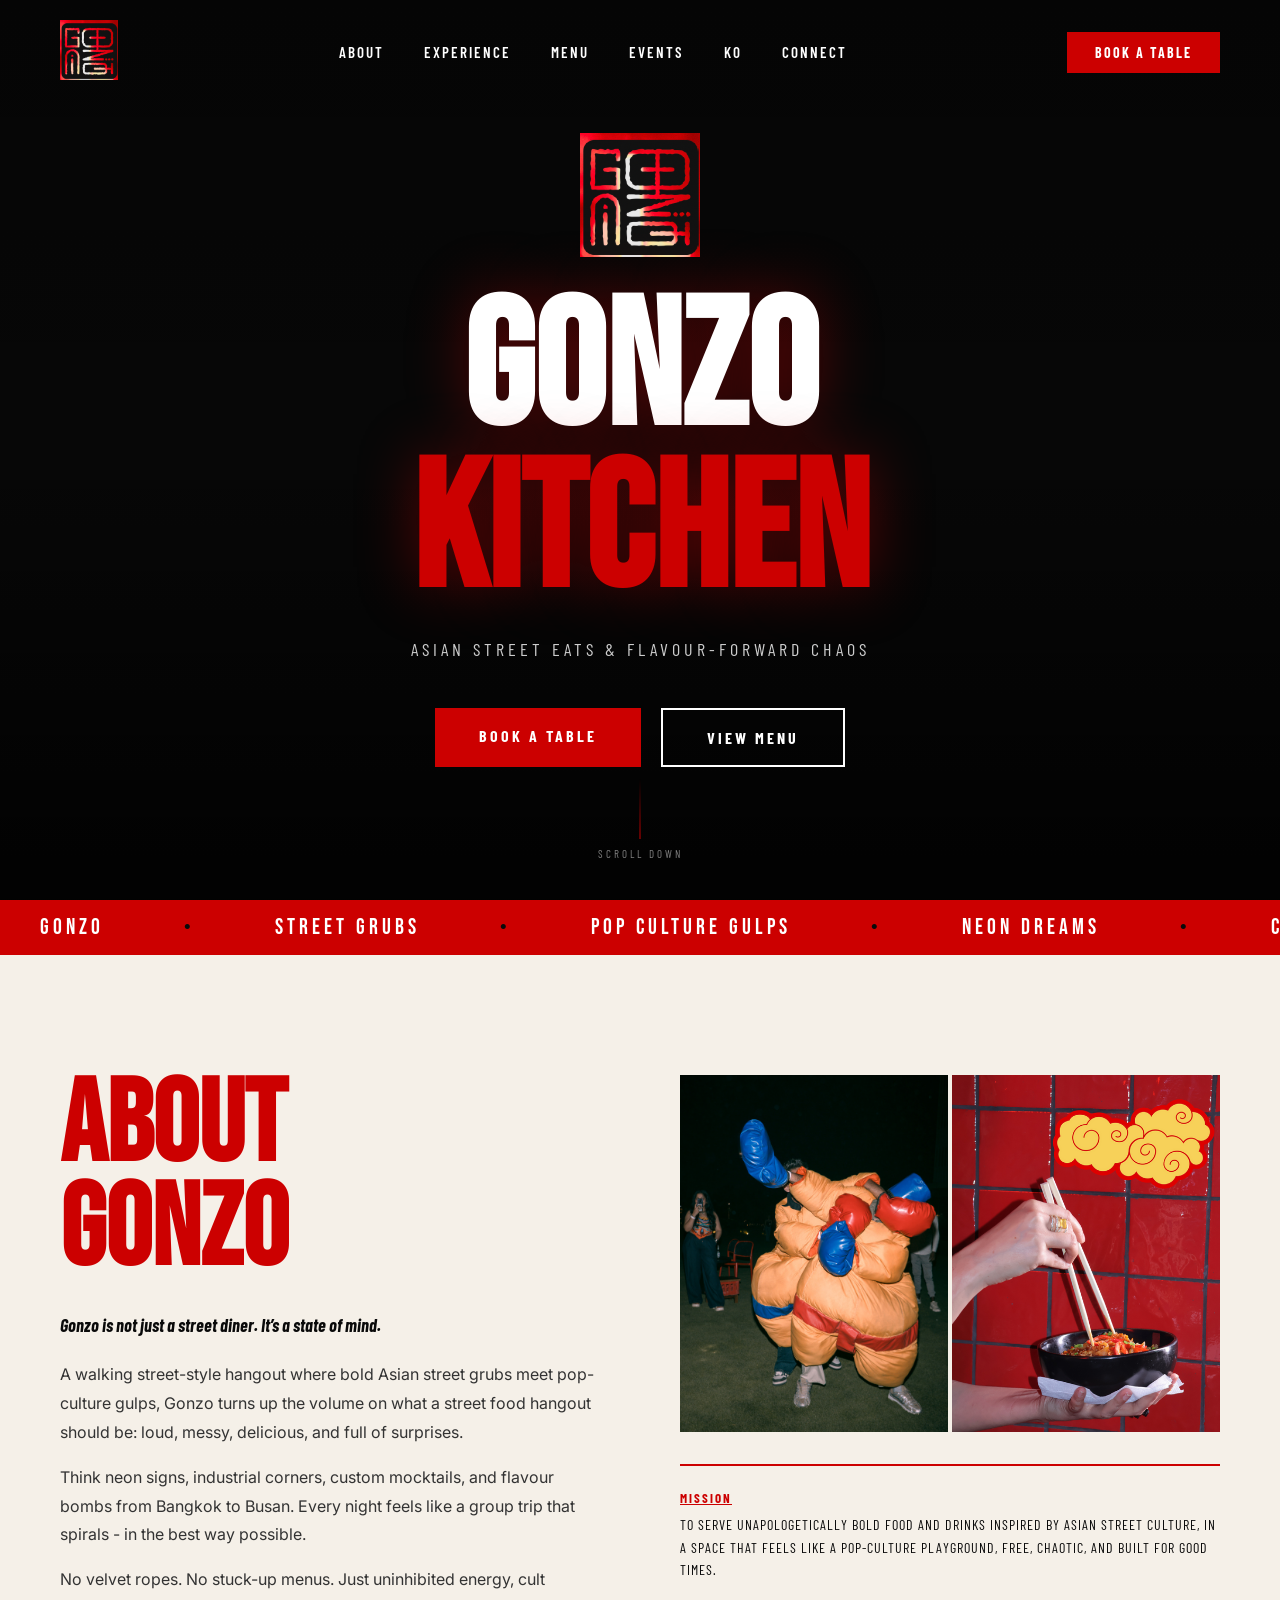
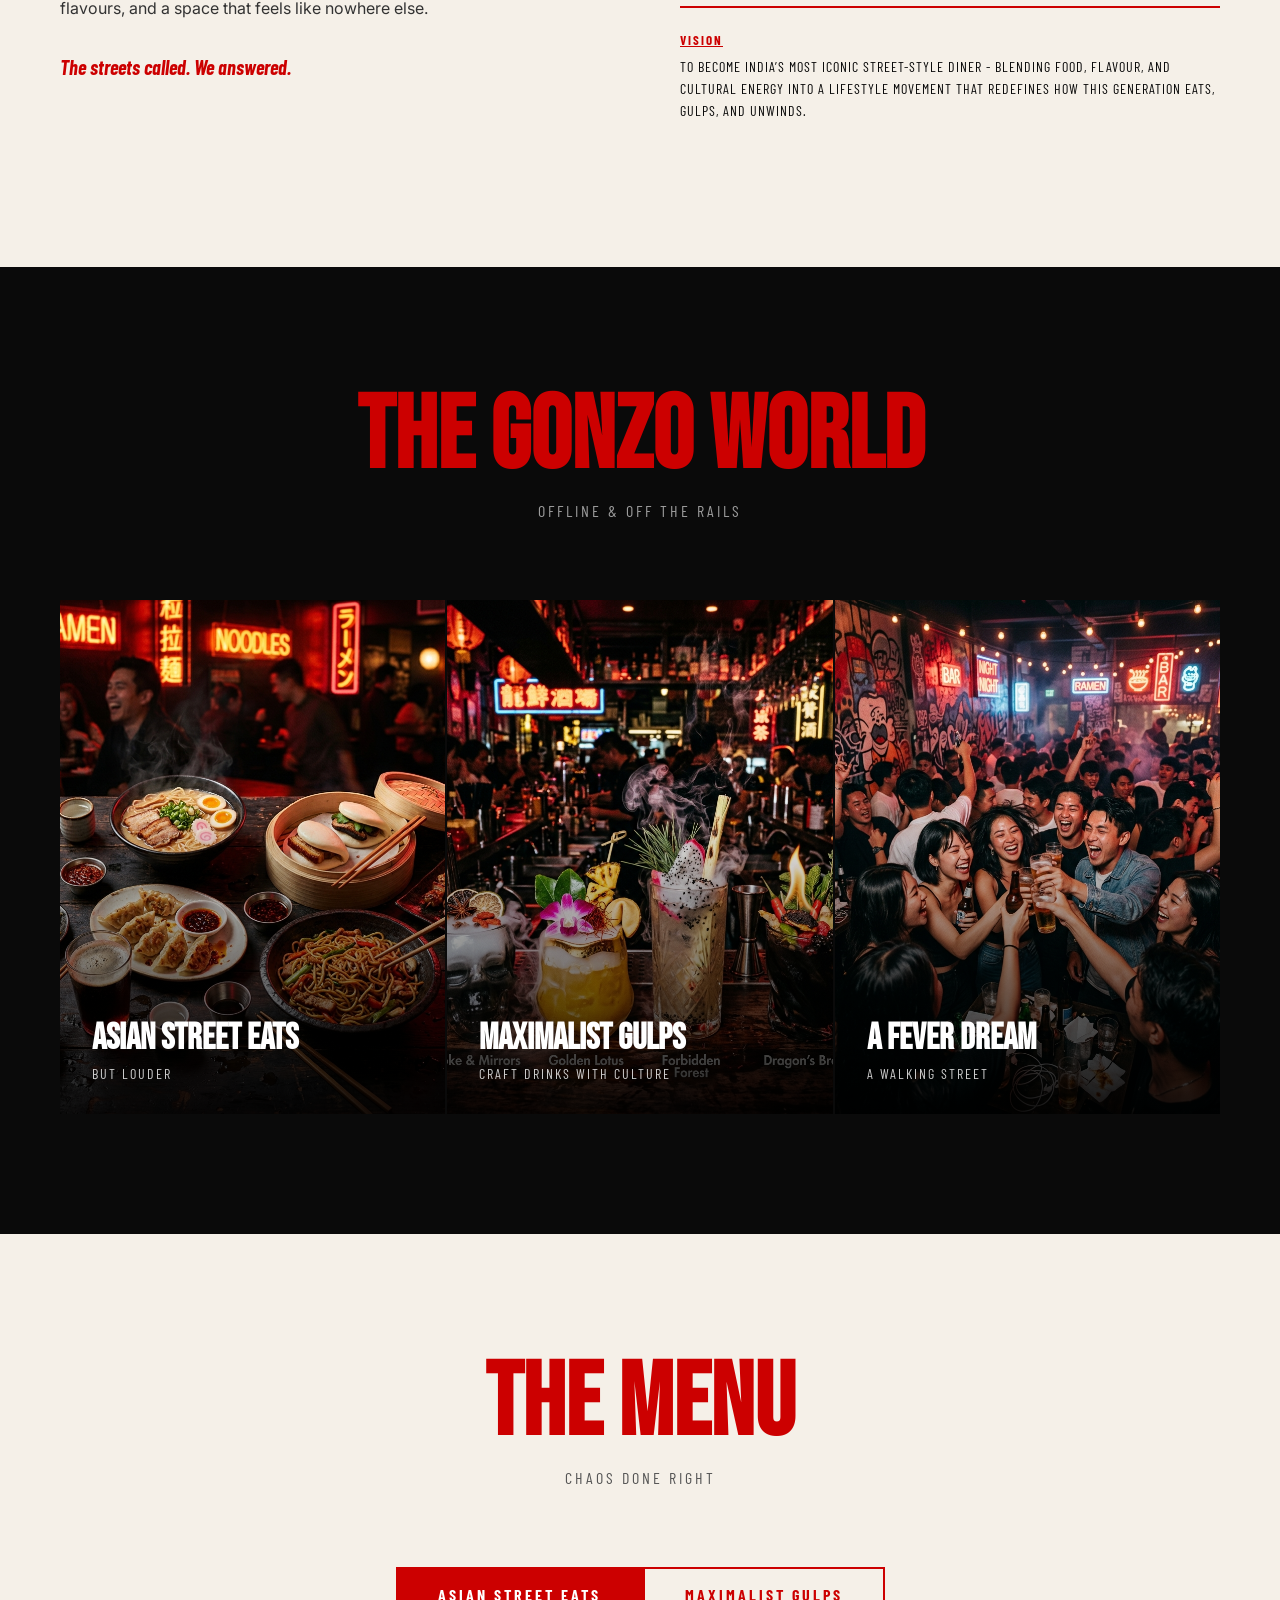
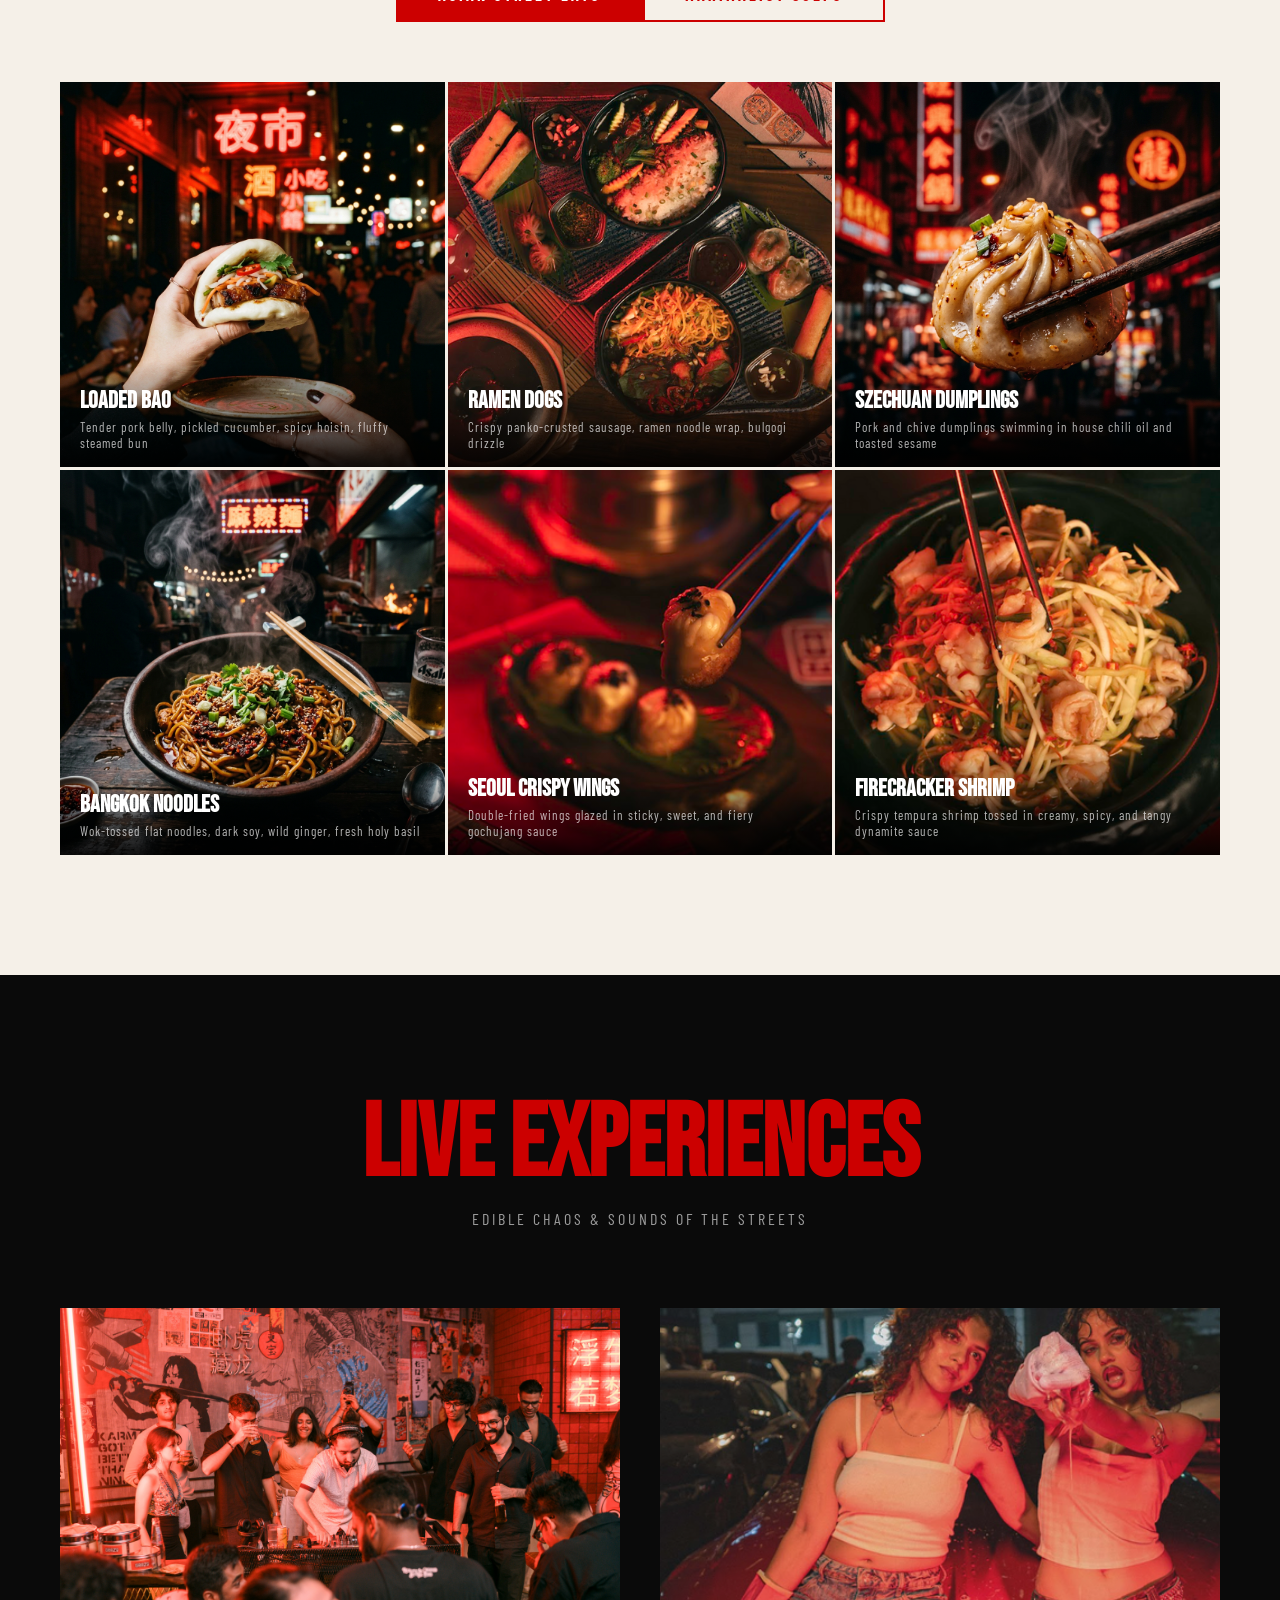
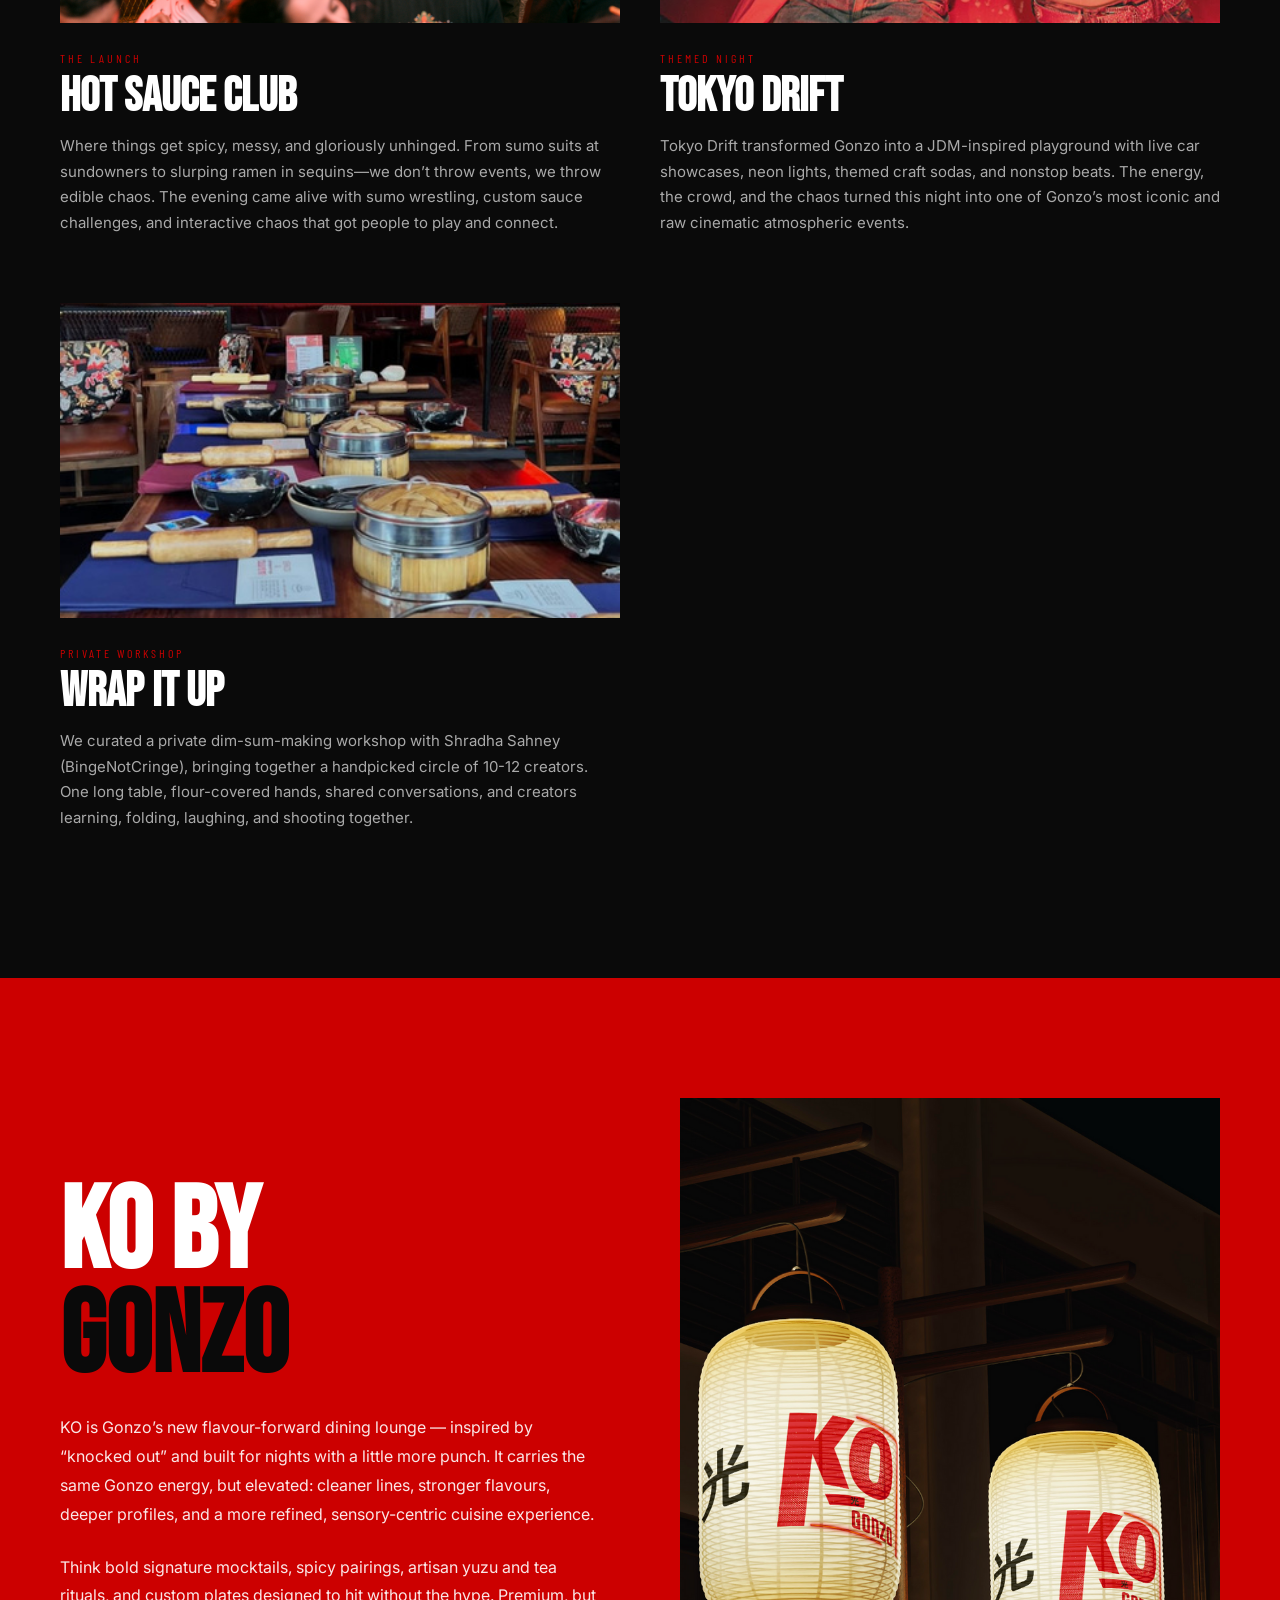
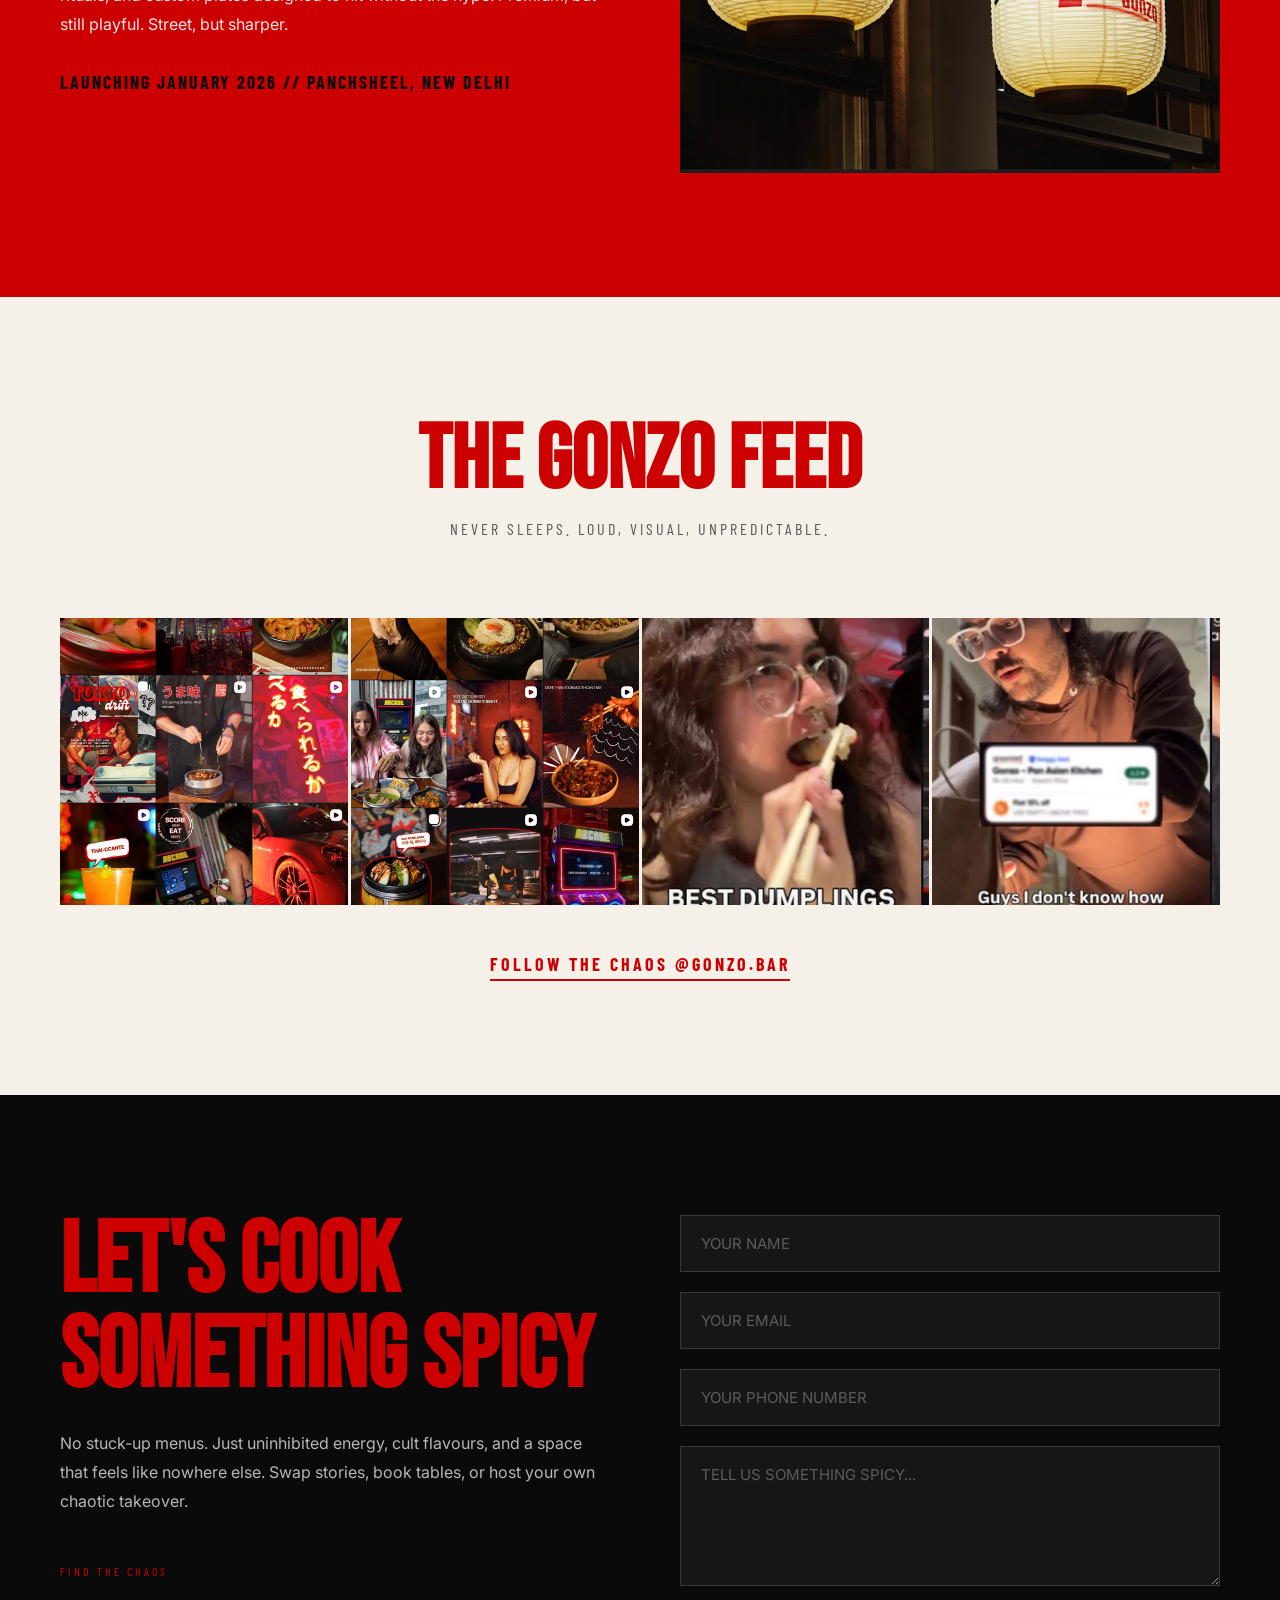
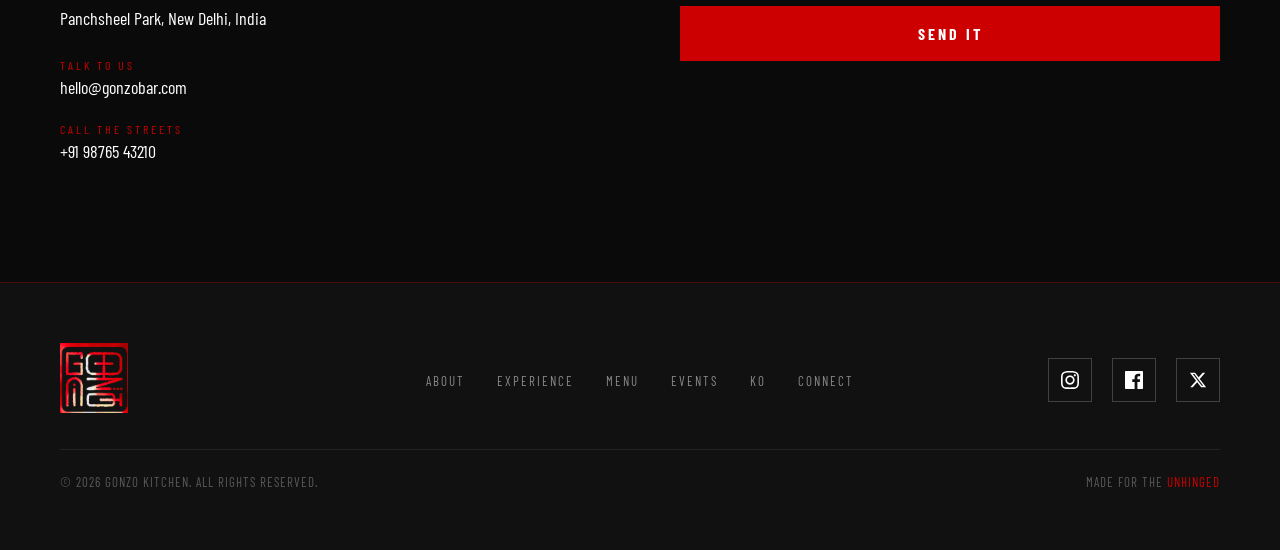
==== index.html @ 41e04f71 "Initial commit - Gonzo Kitchen website" ====
<!DOCTYPE html>
<html lang="en">
<head>
  <meta charset="UTF-8">
  <meta name="viewport" content="width=device-width, initial-scale=1.0">
  <title>Gonzo Kitchen | Asian Street Eats &amp; Flavour-Forward Chaos</title>
  <meta name="description" content="Gonzo is not just a street diner—it’s a state of mind. Serving unapologetically bold Asian street food and signature themed craft mocktails in New Delhi. Get ready for edible chaos.">
  
  <!-- Favicon -->
  <link rel="icon" type="image/png" href="images/logo.png">
  
  <!-- Stylesheets -->
  <link rel="stylesheet" href="css/style.css">
</head>
<body>

  <!-- ── NAV ── -->
  <nav id="main-nav">
    <div class="nav-logo">
      <a href="#hero">
        <img src="images/logo.png" alt="Gonzo Kitchen Logo">
      </a>
    </div>
    <ul class="nav-links">
      <li><a href="#about">About</a></li>
      <li><a href="#experience">Experience</a></li>
      <li><a href="#menu">Menu</a></li>
      <li><a href="#events">Events</a></li>
      <li><a href="#ko">KO</a></li>
      <li><a href="#contact">Connect</a></li>
    </ul>
    <div class="nav-reserve">
      <a href="#contact">Book a Table</a>
    </div>
    <div class="hamburger" id="hamburger" aria-label="Toggle navigation menu">
      <span></span>
      <span></span>
      <span></span>
    </div>
  </nav>

  <!-- ── MOBILE MENU ── -->
  <div class="mobile-menu" id="mobile-menu">
    <a href="#about">About</a>
    <a href="#experience">Experience</a>
    <a href="#menu">Menu</a>
    <a href="#events">Events</a>
    <a href="#ko">KO</a>
    <a href="#contact">Connect</a>
  </div>

  <!-- ── HERO ── -->
  <section id="hero">
    <div class="hero-bg"></div>
    <div class="hero-content">
      <img class="hero-logo" src="images/logo.png" alt="Gonzo Icon">
      <h1 class="hero-tagline">GONZO<br><span>KITCHEN</span></h1>
      <div class="hero-sub">Asian Street Eats &amp; Flavour-Forward Chaos</div>
      <div class="hero-ctas">
        <a href="#contact" class="btn-primary">Book a Table</a>
        <a href="#menu" class="btn-outline">View Menu</a>
      </div>
    </div>
    <div class="hero-scroll">
      <span></span>
      <p>Scroll Down</p>
    </div>
  </section>

  <!-- ── MARQUEE ── -->
  <div class="marquee-bar">
    <div class="marquee-track">
      <span>GONZO</span><span class="dot">•</span>
      <span>STREET GRUBS</span><span class="dot">•</span>
      <span>POP CULTURE GULPS</span><span class="dot">•</span>
      <span>NEON DREAMS</span><span class="dot">•</span>
      <span>CULT FLAVOURS</span><span class="dot">•</span>
      <span>UNINHIBITED ENERGY</span><span class="dot">•</span>
      <span>NO STUCK-UP MENUS</span><span class="dot">•</span>
      <span>ASIAN STREET CHAOS</span><span class="dot">•</span>
      <span>GONZO</span><span class="dot">•</span>
      <span>STREET GRUBS</span><span class="dot">•</span>
      <span>POP CULTURE GULPS</span><span class="dot">•</span>
      <span>NEON DREAMS</span><span class="dot">•</span>
      <span>CULT FLAVOURS</span><span class="dot">•</span>
      <span>UNINHIBITED ENERGY</span><span class="dot">•</span>
      <span>NO STUCK-UP MENUS</span><span class="dot">•</span>
      <span>ASIAN STREET CHAOS</span><span class="dot">•</span>
    </div>
  </div>

  <!-- ── ABOUT ── -->
  <section id="about" class="reveal">
    <div class="about-inner">
      <div class="about-left">
        <h2>ABOUT<br><span>GONZO</span></h2>
        <p class="about-tagline">Gonzo is not just a street diner. It’s a state of mind.</p>
        <p class="about-body">A walking street-style hangout where bold Asian street grubs meet pop-culture gulps, Gonzo turns up the volume on what a street food hangout should be: loud, messy, delicious, and full of surprises.</p>
        <p class="about-body">Think neon signs, industrial corners, custom mocktails, and flavour bombs from Bangkok to Busan. Every night feels like a group trip that spirals - in the best way possible.</p>
        <p class="about-body">No velvet ropes. No stuck-up menus. Just uninhibited energy, cult flavours, and a space that feels like nowhere else.</p>
        <p class="about-cta">The streets called. We answered.</p>
      </div>
      <div class="about-right">
        <div class="about-imgs">
          <img src="images/pdf_p2_img1.png" alt="Gonzo Back-Alley Street Culture">
          <img src="images/pdf_p2_img2.png" alt="Gonzo Grime & Glow">
        </div>
        <div class="about-mvbox">
          <h4>MISSION</h4>
          <p>TO SERVE UNAPOLOGETICALLY BOLD FOOD AND DRINKS INSPIRED BY ASIAN STREET CULTURE, IN A SPACE THAT FEELS LIKE A POP-CULTURE PLAYGROUND, FREE, CHAOTIC, AND BUILT FOR GOOD TIMES.</p>
        </div>
        <div class="about-mvbox">
          <h4>VISION</h4>
          <p>TO BECOME INDIA’S MOST ICONIC STREET-STYLE DINER - BLENDING FOOD, FLAVOUR, AND CULTURAL ENERGY INTO A LIFESTYLE MOVEMENT THAT REDEFINES HOW THIS GENERATION EATS, GULPS, AND UNWINDS.</p>
        </div>
      </div>
    </div>
  </section>

  <!-- ── EXPERIENCE ── -->
  <section id="experience" class="reveal">
    <div class="section-header">
      <h2>THE GONZO WORLD</h2>
      <p>OFFLINE &amp; OFF THE RAILS</p>
    </div>
    <div class="exp-grid">
      <div class="exp-card">
        <img src="images/food_spread.png" alt="Asian Street Eats">
        <div class="exp-card-overlay">
          <h3>ASIAN STREET EATS</h3>
          <p>BUT LOUDER</p>
        </div>
      </div>
      <div class="exp-card">
        <img src="images/cocktails.png" alt="Maximalist Gulps">
        <div class="exp-card-overlay">
          <h3>MAXIMALIST GULPS</h3>
          <p>CRAFT DRINKS WITH CULTURE</p>
        </div>
      </div>
      <div class="exp-card">
        <img src="images/crowd.png" alt="A Fever Dream">
        <div class="exp-card-overlay">
          <h3>A FEVER DREAM</h3>
          <p>A WALKING STREET</p>
        </div>
      </div>
    </div>
  </section>

  <!-- ── FOOD & DRINKS ── -->
  <section id="menu" class="reveal">
    <div class="section-header">
      <h2>THE MENU</h2>
      <p>CHAOS DONE RIGHT</p>
    </div>
    <div class="menu-tabs">
      <button class="menu-tab active" data-target="menu-food">ASIAN STREET EATS</button>
      <button class="menu-tab" data-target="menu-drinks">MAXIMALIST GULPS</button>
    </div>
    
    <!-- Food Grid -->
    <div class="menu-grid active" id="menu-food">
      <div class="menu-item">
        <img src="images/bao.png" alt="Loaded Bao">
        <div class="menu-item-label">
          <h4>LOADED BAO</h4>
          <p>Tender pork belly, pickled cucumber, spicy hoisin, fluffy steamed bun</p>
        </div>
      </div>
      <div class="menu-item">
        <img src="images/pdf_p5_img1.png" alt="Ramen Dogs">
        <div class="menu-item-label">
          <h4>RAMEN DOGS</h4>
          <p>Crispy panko-crusted sausage, ramen noodle wrap, bulgogi drizzle</p>
        </div>
      </div>
      <div class="menu-item">
        <img src="images/dumpling.png" alt="Wild Szechuan Dumplings">
        <div class="menu-item-label">
          <h4>SZECHUAN DUMPLINGS</h4>
          <p>Pork and chive dumplings swimming in house chili oil and toasted sesame</p>
        </div>
      </div>
      <div class="menu-item">
        <img src="images/noodles.png" alt="Bangkok Street Noodles">
        <div class="menu-item-label">
          <h4>BANGKOK NOODLES</h4>
          <p>Wok-tossed flat noodles, dark soy, wild ginger, fresh holy basil</p>
        </div>
      </div>
      <div class="menu-item">
        <img src="images/pdf_p5_img3.png" alt="Seoul Crispy Wings">
        <div class="menu-item-label">
          <h4>SEOUL CRISPY WINGS</h4>
          <p>Double-fried wings glazed in sticky, sweet, and fiery gochujang sauce</p>
        </div>
      </div>
      <div class="menu-item">
        <img src="images/pdf_p5_img2.png" alt="Firecracker Shrimp">
        <div class="menu-item-label">
          <h4>FIRECRACKER SHRIMP</h4>
          <p>Crispy tempura shrimp tossed in creamy, spicy, and tangy dynamite sauce</p>
        </div>
      </div>
    </div>

    <!-- Drinks Grid -->
    <div class="menu-grid" id="menu-drinks">
      <div class="menu-item">
        <img src="images/pdf_p6_img1.png" alt="Yuzu Shiso Cooler">
        <div class="menu-item-label">
          <h4>YUZU SHISO COOLER</h4>
          <p>Fresh yuzu infusion, sparkling spring water, fragrant shiso leaf, wild honey syrup</p>
        </div>
      </div>
      <div class="menu-item">
        <img src="images/pdf_p6_img2.png" alt="Gonzo Goli Soda">
        <div class="menu-item-label">
          <h4>GONZO GOLI SODA</h4>
          <p>Old-school popped goli soda, fresh lime juice, crushed mint, and house ginger extract</p>
        </div>
      </div>
      <div class="menu-item">
        <img src="images/pdf_p6_img3.png" alt="Bangkok Basil Freeze">
        <div class="menu-item-label">
          <h4>BANGKOK BASIL FREEZE</h4>
          <p>Lemongrass distillate, fresh coconut water, sweet basil extract, and cold-pressed pineapple juice</p>
        </div>
      </div>
      <div class="menu-item">
        <img src="images/pdf_p6_img4.png" alt="Seoul Sparkling Nectar">
        <div class="menu-item-label">
          <h4>SEOUL SPARKLING NECTAR</h4>
          <p>Sparkling white tea, premium peach-infused nectar, crushed ice, and fresh mint sprigs</p>
        </div>
      </div>
      <div class="menu-item">
        <img src="images/pdf_p6_img5.png" alt="Spicy Mango Fizz">
        <div class="menu-item-label">
          <h4>SPICY MANGO FIZZ</h4>
          <p>Fresh Alphonso mango puree, fire-roasted bird's eye chili infusion, cilantro, sparkling club soda, lime</p>
        </div>
      </div>
      <div class="menu-item">
        <img src="images/pdf_p6_img6.png" alt="Mock-Jellies">
        <div class="menu-item-label">
          <h4>NEON MOCK-JELLIES</h4>
          <p>Layered vegan fruit agar-agar infused with tonic water, citrus zest, and edible glow glitter</p>
        </div>
      </div>
    </div>
  </section>

  <!-- ── EVENTS ── -->
  <section id="events" class="reveal">
    <div class="section-header">
      <h2>LIVE EXPERIENCES</h2>
      <p>EDIBLE CHAOS &amp; SOUNDS OF THE STREETS</p>
    </div>
    <div class="events-grid">
      <div class="event-item">
        <div class="event-card">
          <img src="images/pdf_p10_img1.png" alt="Hot Sauce Club">
        </div>
        <div class="event-info">
          <div class="event-tag">THE LAUNCH</div>
          <h3>HOT SAUCE CLUB</h3>
          <p>Where things get spicy, messy, and gloriously unhinged. From sumo suits at sundowners to slurping ramen in sequins—we don’t throw events, we throw edible chaos. The evening came alive with sumo wrestling, custom sauce challenges, and interactive chaos that got people to play and connect.</p>
        </div>
      </div>
      <div class="event-item">
        <div class="event-card">
          <img src="images/pdf_p12_img1.png" alt="Tokyo Drift">
        </div>
        <div class="event-info">
          <div class="event-tag">THEMED NIGHT</div>
          <h3>TOKYO DRIFT</h3>
          <p>Tokyo Drift transformed Gonzo into a JDM-inspired playground with live car showcases, neon lights, themed craft sodas, and nonstop beats. The energy, the crowd, and the chaos turned this night into one of Gonzo’s most iconic and raw cinematic atmospheric events.</p>
        </div>
      </div>
      <div class="event-item">
        <div class="event-card">
          <img src="images/pdf_p11_img1.png" alt="Wrap It Up">
        </div>
        <div class="event-info">
          <div class="event-tag">PRIVATE WORKSHOP</div>
          <h3>WRAP IT UP</h3>
          <p>We curated a private dim-sum-making workshop with Shradha Sahney (BingeNotCringe), bringing together a handpicked circle of 10-12 creators. One long table, flour-covered hands, shared conversations, and creators learning, folding, laughing, and shooting together.</p>
        </div>
      </div>
    </div>
  </section>

  <!-- ── KO BY GONZO ── -->
  <section id="ko" class="reveal">
    <div class="ko-inner">
      <div class="ko-left">
        <h2>KO BY<br><span>GONZO</span></h2>
        <p>KO is Gonzo’s new flavour-forward dining lounge — inspired by “knocked out” and built for nights with a little more punch. It carries the same Gonzo energy, but elevated: cleaner lines, stronger flavours, deeper profiles, and a more refined, sensory-centric cuisine experience.</p>
        <p>Think bold signature mocktails, spicy pairings, artisan yuzu and tea rituals, and custom plates designed to hit without the hype. Premium, but still playful. Street, but sharper.</p>
        <div class="ko-detail">LAUNCHING JANUARY 2026 // PANCHSHEEL, NEW DELHI</div>
      </div>
      <div class="ko-right">
        <img src="images/pdf_p13_img1.png" alt="KO by Gonzo flavour-forward culinary experience">
      </div>
    </div>
  </section>

  <!-- ── SOCIAL ── -->
  <section id="social" class="reveal">
    <div class="section-header">
      <h2>THE GONZO FEED</h2>
      <p>NEVER SLEEPS. LOUD, VISUAL, UNPREDICTABLE.</p>
    </div>
    <div class="insta-grid">
      <div class="insta-item">
        <img src="images/pdf_p3_img1.png" alt="Gonzo Insta Grime 1">
        <div class="insta-overlay">
          <svg viewBox="0 0 24 24">
            <path d="M12 2.163c3.204 0 3.584.012 4.85.07 3.252.148 4.771 1.691 4.919 4.919.058 1.265.069 1.645.069 4.849 0 3.205-.012 3.584-.069 4.849-.149 3.225-1.664 4.771-4.919 4.919-1.266.058-1.644.07-4.85.07-3.204 0-3.584-.012-4.849-.07-3.26-.149-4.771-1.699-4.919-4.92-.058-1.265-.07-1.644-.07-4.849 0-3.204.013-3.583.07-4.849.149-3.227 1.664-4.771 4.919-4.919 1.266-.057 1.645-.069 4.849-.069zm0-2c-3.259 0-3.667.014-4.947.072-4.358.2-6.78 2.618-6.98 6.98-.059 1.281-.073 1.689-.073 4.948 0 3.259.014 3.668.072 4.948.2 4.358 2.618 6.78 6.98 6.98 1.281.058 1.689.072 4.948.072 3.259 0 3.668-.014 4.948-.072 4.354-.2 6.782-2.618 6.979-6.98.059-1.28.073-1.689.073-4.948 0-3.259-.014-3.667-.072-4.947-.196-4.354-2.617-6.78-6.979-6.98-1.281-.059-1.69-.073-4.949-.073zm0 5.838c-3.403 0-6.162 2.759-6.162 6.162s2.759 6.163 6.162 6.163 6.162-2.759 6.162-6.163c0-3.403-2.759-6.162-6.162-6.162zm0 10.162c-2.209 0-4-1.79-4-4 0-2.209 1.791-4 4-4s4 1.791 4 4c0 2.21-1.791 4-4 4zm6.406-11.845c-.796 0-1.441.645-1.441 1.44s.645 1.44 1.441 1.44c.795 0 1.439-.645 1.439-1.44s-.644-1.44-1.439-1.44z"/>
          </svg>
        </div>
      </div>
      <div class="insta-item">
        <img src="images/pdf_p3_img2.png" alt="Gonzo Insta Grime 2">
        <div class="insta-overlay">
          <svg viewBox="0 0 24 24">
            <path d="M12 2.163c3.204 0 3.584.012 4.85.07 3.252.148 4.771 1.691 4.919 4.919.058 1.265.069 1.645.069 4.849 0 3.205-.012 3.584-.069 4.849-.149 3.225-1.664 4.771-4.919 4.919-1.266.058-1.644.07-4.85.07-3.204 0-3.584-.012-4.849-.07-3.26-.149-4.771-1.699-4.919-4.92-.058-1.265-.07-1.644-.07-4.849 0-3.204.013-3.583.07-4.849.149-3.227 1.664-4.771 4.919-4.919 1.266-.057 1.645-.069 4.849-.069zm0-2c-3.259 0-3.667.014-4.947.072-4.358.2-6.78 2.618-6.98 6.98-.059 1.281-.073 1.689-.073 4.948 0 3.259.014 3.668.072 4.948.2 4.358 2.618 6.78 6.98 6.98 1.281.058 1.689.072 4.948.072 3.259 0 3.668-.014 4.948-.072 4.354-.2 6.782-2.618 6.979-6.98.059-1.28.073-1.689.073-4.948 0-3.259-.014-3.667-.072-4.947-.196-4.354-2.617-6.78-6.979-6.98-1.281-.059-1.69-.073-4.949-.073zm0 5.838c-3.403 0-6.162 2.759-6.162 6.162s2.759 6.163 6.162 6.163 6.162-2.759 6.162-6.163c0-3.403-2.759-6.162-6.162-6.162zm0 10.162c-2.209 0-4-1.79-4-4 0-2.209 1.791-4 4-4s4 1.791 4 4c0 2.21-1.791 4-4 4zm6.406-11.845c-.796 0-1.441.645-1.441 1.44s.645 1.44 1.441 1.44c.795 0 1.439-.645 1.439-1.44s-.644-1.44-1.439-1.44z"/>
          </svg>
        </div>
      </div>
      <div class="insta-item">
        <img src="images/pdf_p4_img1.png" alt="Gonzo Insta Tribe 1">
        <div class="insta-overlay">
          <svg viewBox="0 0 24 24">
            <path d="M12 2.163c3.204 0 3.584.012 4.85.07 3.252.148 4.771 1.691 4.919 4.919.058 1.265.069 1.645.069 4.849 0 3.205-.012 3.584-.069 4.849-.149 3.225-1.664 4.771-4.919 4.919-1.266.058-1.644.07-4.85.07-3.204 0-3.584-.012-4.849-.07-3.26-.149-4.771-1.699-4.919-4.92-.058-1.265-.07-1.644-.07-4.849 0-3.204.013-3.583.07-4.849.149-3.227 1.664-4.771 4.919-4.919 1.266-.057 1.645-.069 4.849-.069zm0-2c-3.259 0-3.667.014-4.947.072-4.358.2-6.78 2.618-6.98 6.98-.059 1.281-.073 1.689-.073 4.948 0 3.259.014 3.668.072 4.948.2 4.358 2.618 6.78 6.98 6.98 1.281.058 1.689.072 4.948.072 3.259 0 3.668-.014 4.948-.072 4.354-.2 6.782-2.618 6.979-6.98.059-1.28.073-1.689.073-4.948 0-3.259-.014-3.667-.072-4.947-.196-4.354-2.617-6.78-6.979-6.98-1.281-.059-1.69-.073-4.949-.073zm0 5.838c-3.403 0-6.162 2.759-6.162 6.162s2.759 6.163 6.162 6.163 6.162-2.759 6.162-6.163c0-3.403-2.759-6.162-6.162-6.162zm0 10.162c-2.209 0-4-1.79-4-4 0-2.209 1.791-4 4-4s4 1.791 4 4c0 2.21-1.791 4-4 4zm6.406-11.845c-.796 0-1.441.645-1.441 1.44s.645 1.44 1.441 1.44c.795 0 1.439-.645 1.439-1.44s-.644-1.44-1.439-1.44z"/>
          </svg>
        </div>
      </div>
      <div class="insta-item">
        <img src="images/pdf_p4_img2.png" alt="Gonzo Insta Tribe 2">
        <div class="insta-overlay">
          <svg viewBox="0 0 24 24">
            <path d="M12 2.163c3.204 0 3.584.012 4.85.07 3.252.148 4.771 1.691 4.919 4.919.058 1.265.069 1.645.069 4.849 0 3.205-.012 3.584-.069 4.849-.149 3.225-1.664 4.771-4.919 4.919-1.266.058-1.644.07-4.85.07-3.204 0-3.584-.012-4.849-.07-3.26-.149-4.771-1.699-4.919-4.92-.058-1.265-.07-1.644-.07-4.849 0-3.204.013-3.583.07-4.849.149-3.227 1.664-4.771 4.919-4.919 1.266-.057 1.645-.069 4.849-.069zm0-2c-3.259 0-3.667.014-4.947.072-4.358.2-6.78 2.618-6.98 6.98-.059 1.281-.073 1.689-.073 4.948 0 3.259.014 3.668.072 4.948.2 4.358 2.618 6.78 6.98 6.98 1.281.058 1.689.072 4.948.072 3.259 0 3.668-.014 4.948-.072 4.354-.2 6.782-2.618 6.979-6.98.059-1.28.073-1.689.073-4.948 0-3.259-.014-3.667-.072-4.947-.196-4.354-2.617-6.78-6.979-6.98-1.281-.059-1.69-.073-4.949-.073zm0 5.838c-3.403 0-6.162 2.759-6.162 6.162s2.759 6.163 6.162 6.163 6.162-2.759 6.162-6.163c0-3.403-2.759-6.162-6.162-6.162zm0 10.162c-2.209 0-4-1.79-4-4 0-2.209 1.791-4 4-4s4 1.791 4 4c0 2.21-1.791 4-4 4zm6.406-11.845c-.796 0-1.441.645-1.441 1.44s.645 1.44 1.441 1.44c.795 0 1.439-.645 1.439-1.44s-.644-1.44-1.439-1.44z"/>
          </svg>
        </div>
      </div>
    </div>
    <div class="social-cta">
      <a href="https://www.instagram.com/gonzo.bar" target="_blank" rel="noopener noreferrer">FOLLOW THE CHAOS @GONZO.BAR</a>
    </div>
  </section>

  <!-- ── CONTACT ── -->
  <section id="contact" class="reveal">
    <div class="contact-inner">
      <div class="contact-left">
        <h2>LET'S COOK<br><span>SOMETHING SPICY</span></h2>
        <p>No stuck-up menus. Just uninhibited energy, cult flavours, and a space that feels like nowhere else. Swap stories, book tables, or host your own chaotic takeover.</p>
        <div class="contact-info">
          <div class="contact-item">
            <label>FIND THE CHAOS</label>
            <p>Panchsheel Park, New Delhi, India</p>
          </div>
          <div class="contact-item">
            <label>TALK TO US</label>
            <a href="mailto:hello@gonzobar.com">hello@gonzobar.com</a>
          </div>
          <div class="contact-item">
            <label>CALL THE STREETS</label>
            <a href="tel:+919876543210">+91 98765 43210</a>
          </div>
        </div>
      </div>
      <div>
        <form class="contact-form" id="contact-form">
          <input type="text" placeholder="YOUR NAME" required>
          <input type="email" placeholder="YOUR EMAIL" required>
          <input type="tel" placeholder="YOUR PHONE NUMBER" pattern="^(?:\+91|91|0)?[6-9]\d{9}$" title="Please enter a valid 10-digit Indian phone number (e.g., +91 98765 43210 or 9876543210)" required>
          <textarea placeholder="TELL US SOMETHING SPICY..." required></textarea>
          <button type="submit">SEND IT</button>
        </form>
      </div>
    </div>
  </section>

  <!-- ── FOOTER ── -->
  <footer>
    <div class="footer-inner">
      <div class="footer-logo">
        <a href="#hero">
          <img src="images/logo.png" alt="Gonzo Footer Logo">
        </a>
      </div>
      <ul class="footer-nav">
        <li><a href="#about">About</a></li>
        <li><a href="#experience">Experience</a></li>
        <li><a href="#menu">Menu</a></li>
        <li><a href="#events">Events</a></li>
        <li><a href="#ko">KO</a></li>
        <li><a href="#contact">Connect</a></li>
      </ul>
      <div class="footer-social">
        <a href="https://www.instagram.com/gonzo.bar" target="_blank" rel="noopener noreferrer" aria-label="Instagram">
          <svg viewBox="0 0 24 24">
            <path d="M12 2.163c3.204 0 3.584.012 4.85.07 3.252.148 4.771 1.691 4.919 4.919.058 1.265.069 1.645.069 4.849 0 3.205-.012 3.584-.069 4.849-.149 3.225-1.664 4.771-4.919 4.919-1.266.058-1.644.07-4.85.07-3.204 0-3.584-.012-4.849-.07-3.26-.149-4.771-1.699-4.919-4.92-.058-1.265-.07-1.644-.07-4.849 0-3.204.013-3.583.07-4.849.149-3.227 1.664-4.771 4.919-4.919 1.266-.057 1.645-.069 4.849-.069zm0-2c-3.259 0-3.667.014-4.947.072-4.358.2-6.78 2.618-6.98 6.98-.059 1.281-.073 1.689-.073 4.948 0 3.259.014 3.668.072 4.948.2 4.358 2.618 6.78 6.98 6.98 1.281.058 1.689.072 4.948.072 3.259 0 3.668-.014 4.948-.072 4.354-.2 6.782-2.618 6.979-6.98.059-1.28.073-1.689.073-4.948 0-3.259-.014-3.667-.072-4.947-.196-4.354-2.617-6.78-6.979-6.98-1.281-.059-1.69-.073-4.949-.073zm0 5.838c-3.403 0-6.162 2.759-6.162 6.162s2.759 6.163 6.162 6.163 6.162-2.759 6.162-6.163c0-3.403-2.759-6.162-6.162-6.162zm0 10.162c-2.209 0-4-1.79-4-4 0-2.209 1.791-4 4-4s4 1.791 4 4c0 2.21-1.791 4-4 4zm6.406-11.845c-.796 0-1.441.645-1.441 1.44s.645 1.44 1.441 1.44c.795 0 1.439-.645 1.439-1.44s-.644-1.44-1.439-1.44z"/>
          </svg>
        </a>
        <a href="https://facebook.com" target="_blank" rel="noopener noreferrer" aria-label="Facebook">
          <svg viewBox="0 0 24 24">
            <path d="M22.675 0h-21.35c-.732 0-1.325.593-1.325 1.325v21.351c0 .731.593 1.324 1.325 1.324h11.495v-9.294h-3.128v-3.622h3.128v-2.671c0-3.1 1.893-4.788 4.659-4.788 1.325 0 2.463.099 2.795.143v3.24l-1.918.001c-1.504 0-1.795.715-1.795 1.763v2.313h3.587l-.467 3.622h-3.12v9.293h6.116c.73 0 1.323-.593 1.323-1.325v-21.35c0-.732-.593-1.325-1.325-1.325z"/>
          </svg>
        </a>
        <a href="https://twitter.com" target="_blank" rel="noopener noreferrer" aria-label="Twitter">
          <svg viewBox="0 0 24 24">
            <path d="M18.244 2.25h3.308l-7.227 8.26 8.502 11.24H16.17l-5.214-6.817L4.99 21.75H1.68l7.73-8.835L1.254 2.25H8.08l4.713 6.231zm-1.161 17.52h1.833L7.084 4.126H5.117z"/>
          </svg>
        </a>
      </div>
    </div>
    <div class="footer-bottom">
      <p>&copy; 2026 GONZO KITCHEN. ALL RIGHTS RESERVED.</p>
      <p>MADE FOR THE <a href="#">UNHINGED</a></p>
    </div>
  </footer>

  <!-- Scripts -->
  <script src="js/main.js"></script>
</body>
</html>
---- css/style.css ----
@import url('https://fonts.googleapis.com/css2?family=Bebas+Neue&family=Inter:wght@400;500;600;700;900&family=Barlow+Condensed:wght@400;600;700;900&display=swap');

*, *::before, *::after { margin: 0; padding: 0; box-sizing: border-box; }

:root {
  --red: #CC0000;
  --red-dark: #990000;
  --red-bright: #FF1111;
  --cream: #F5F0E8;
  --black: #0A0A0A;
  --dark: #111111;
  --white: #FFFFFF;
  --gold: #C9A84C;
  --font-display: 'Bebas Neue', sans-serif;
  --font-body: 'Inter', sans-serif;
  --font-condensed: 'Barlow Condensed', sans-serif;
}

html { scroll-behavior: smooth; }
body { background: var(--black); color: var(--white); font-family: var(--font-body); overflow-x: hidden; }

/* ── SCROLLBAR ── */
::-webkit-scrollbar { width: 4px; }
::-webkit-scrollbar-track { background: var(--black); }
::-webkit-scrollbar-thumb { background: var(--red); }

/* ── NAV ── */
nav {
  position: fixed; top: 0; left: 0; right: 0; z-index: 1000;
  display: flex; align-items: center; justify-content: space-between;
  padding: 20px 60px;
  transition: background 0.4s, padding 0.4s;
}
nav.scrolled { background: rgba(10,10,10,0.95); backdrop-filter: blur(10px); padding: 14px 60px; border-bottom: 1px solid rgba(204,0,0,0.3); }
.nav-logo img { height: 60px; width: auto; }
.nav-links { display: flex; gap: 40px; list-style: none; }
.nav-links a { color: var(--white); text-decoration: none; font-family: var(--font-condensed); font-size: 15px; font-weight: 600; letter-spacing: 2px; text-transform: uppercase; transition: color 0.3s; }
.nav-links a:hover { color: var(--red); }
.nav-reserve a {
  background: var(--red); color: var(--white); padding: 12px 28px;
  font-family: var(--font-condensed); font-weight: 700; font-size: 14px;
  letter-spacing: 2px; text-transform: uppercase; text-decoration: none;
  transition: background 0.3s, transform 0.2s;
}
.nav-reserve a:hover { background: var(--red-dark); transform: scale(1.03); }
.hamburger { display: none; flex-direction: column; gap: 5px; cursor: pointer; }
.hamburger span { width: 28px; height: 2px; background: var(--white); transition: all 0.3s; }
.mobile-menu { display: none; }

/* ── HERO ── */
#hero {
  position: relative; height: 100vh; min-height: 700px;
  display: flex; align-items: center; justify-content: center; text-align: center;
  overflow: hidden;
}
.hero-bg {
  position: absolute; inset: 0;
  background: url('../images/pdf_p1_img1.png') center/cover no-repeat;
}
.hero-bg::after {
  content: ''; position: absolute; inset: 0;
  background: linear-gradient(to bottom, rgba(0,0,0,0.5) 0%, rgba(0,0,0,0.3) 50%, rgba(0,0,0,0.85) 100%);
}
.hero-content { position: relative; z-index: 2; max-width: 900px; padding: 0 20px; }
.hero-logo { width: 120px; margin-bottom: 30px; animation: fadeDown 1s ease; }
.hero-tagline {
  font-family: var(--font-display);
  font-size: clamp(80px, 14vw, 180px);
  line-height: 0.9;
  color: var(--white);
  animation: fadeUp 1s ease 0.2s both;
  text-shadow: 0 0 60px rgba(204,0,0,0.4);
}
.hero-tagline span { color: var(--red); }
.hero-sub {
  margin-top: 24px;
  font-family: var(--font-condensed); font-size: 18px; letter-spacing: 4px;
  text-transform: uppercase; color: rgba(255,255,255,0.8);
  animation: fadeUp 1s ease 0.4s both;
}
.hero-ctas { margin-top: 48px; display: flex; gap: 20px; justify-content: center; animation: fadeUp 1s ease 0.6s both; }
.btn-primary {
  background: var(--red); color: var(--white); padding: 18px 44px;
  font-family: var(--font-condensed); font-weight: 700; font-size: 16px;
  letter-spacing: 3px; text-transform: uppercase; text-decoration: none;
  transition: all 0.3s;
}
.btn-primary:hover { background: var(--red-bright); transform: translateY(-2px); box-shadow: 0 10px 40px rgba(204,0,0,0.5); }
.btn-outline {
  border: 2px solid var(--white); color: var(--white); padding: 18px 44px;
  font-family: var(--font-condensed); font-weight: 700; font-size: 16px;
  letter-spacing: 3px; text-transform: uppercase; text-decoration: none;
  transition: all 0.3s;
}
.btn-outline:hover { background: var(--white); color: var(--black); }
.hero-scroll { position: absolute; bottom: 40px; left: 50%; transform: translateX(-50%); z-index: 2; animation: bounce 2s infinite; }
.hero-scroll span { display: block; width: 1px; height: 60px; background: linear-gradient(to bottom, transparent, var(--red)); margin: 0 auto 8px; }
.hero-scroll p { font-family: var(--font-condensed); font-size: 11px; letter-spacing: 3px; text-transform: uppercase; color: rgba(255,255,255,0.5); }

/* ── MARQUEE ── */
.marquee-bar { background: var(--red); padding: 14px 0; overflow: hidden; }
.marquee-track { display: flex; gap: 0; white-space: nowrap; animation: marquee 20s linear infinite; }
.marquee-track span { font-family: var(--font-display); font-size: 22px; letter-spacing: 4px; padding: 0 40px; color: var(--white); }
.marquee-track span.dot { color: var(--black); }

/* ── ABOUT ── */
#about { background: var(--cream); padding: 120px 60px; }
.about-inner { max-width: 1300px; margin: 0 auto; display: grid; grid-template-columns: 1fr 1fr; gap: 80px; align-items: start; }
.about-left h2 { font-family: var(--font-display); font-size: clamp(72px, 9vw, 120px); color: var(--red); line-height: 0.9; margin-bottom: 32px; }
.about-tagline { font-family: var(--font-condensed); font-weight: 700; font-size: 18px; color: var(--black); margin-bottom: 24px; font-style: italic; }
.about-body { font-size: 16px; line-height: 1.8; color: #333; margin-bottom: 16px; }
.about-cta { margin-top: 32px; font-family: var(--font-condensed); font-weight: 700; font-size: 20px; color: var(--red); font-style: italic; }
.about-right { display: flex; flex-direction: column; gap: 0; }
.about-imgs { display: grid; grid-template-columns: 1fr 1fr; gap: 4px; margin-bottom: 32px; }
.about-imgs img { width: 100%; aspect-ratio: 3/4; object-fit: cover; }
.about-mvbox { border-top: 2px solid var(--red); padding-top: 24px; margin-bottom: 24px; }
.about-mvbox h4 { font-family: var(--font-condensed); font-weight: 700; font-size: 13px; letter-spacing: 2px; color: var(--red); text-decoration: underline; margin-bottom: 8px; }
.about-mvbox p { font-family: var(--font-condensed); font-size: 14px; letter-spacing: 1px; line-height: 1.6; color: var(--black); }

/* ── EXPERIENCE ── */
#experience { background: var(--black); padding: 120px 60px; }
.section-header { text-align: center; margin-bottom: 80px; }
.section-header h2 { font-family: var(--font-display); font-size: clamp(60px, 8vw, 110px); color: var(--red); line-height: 1; }
.section-header p { font-family: var(--font-condensed); font-size: 16px; letter-spacing: 3px; text-transform: uppercase; color: rgba(255,255,255,0.6); margin-top: 12px; }
.exp-grid { max-width: 1300px; margin: 0 auto; display: grid; grid-template-columns: repeat(3, 1fr); gap: 2px; }
.exp-card { position: relative; overflow: hidden; aspect-ratio: 3/4; cursor: pointer; }
.exp-card img { width: 100%; height: 100%; object-fit: cover; transition: transform 0.6s; }
.exp-card:hover img { transform: scale(1.08); }
.exp-card-overlay {
  position: absolute; inset: 0;
  background: linear-gradient(to top, rgba(0,0,0,0.9) 0%, transparent 60%);
  display: flex; flex-direction: column; justify-content: flex-end; padding: 32px;
  transition: background 0.3s;
}
.exp-card:hover .exp-card-overlay { background: linear-gradient(to top, rgba(204,0,0,0.8) 0%, transparent 60%); }
.exp-card-overlay h3 { font-family: var(--font-display); font-size: 36px; color: var(--white); line-height: 1; }
.exp-card-overlay p { font-family: var(--font-condensed); font-size: 14px; letter-spacing: 2px; color: rgba(255,255,255,0.8); margin-top: 8px; text-transform: uppercase; }

/* ── FOOD & DRINKS ── */
#menu { background: var(--cream); padding: 120px 60px; }
#menu .section-header h2 { color: var(--red); }
#menu .section-header p { color: #555; }
.menu-tabs { display: flex; justify-content: center; gap: 0; margin-bottom: 60px; }
.menu-tab {
  padding: 16px 40px; font-family: var(--font-condensed); font-weight: 700;
  font-size: 16px; letter-spacing: 3px; text-transform: uppercase;
  border: 2px solid var(--red); cursor: pointer; background: transparent;
  color: var(--red); transition: all 0.3s;
}
.menu-tab.active, .menu-tab:hover { background: var(--red); color: var(--white); }
.menu-grid { max-width: 1300px; margin: 0 auto; display: grid; grid-template-columns: repeat(3, 1fr); gap: 3px; display: none; }
.menu-grid.active { display: grid; }
.menu-item { position: relative; overflow: hidden; }
.menu-item img { width: 100%; aspect-ratio: 1; object-fit: cover; transition: transform 0.5s; display: block; }
.menu-item:hover img { transform: scale(1.06); }
.menu-item-label {
  position: absolute; bottom: 0; left: 0; right: 0;
  background: linear-gradient(to top, rgba(0,0,0,0.9), transparent);
  padding: 24px 20px 16px;
}
.menu-item-label h4 { font-family: var(--font-display); font-size: 24px; color: var(--white); }
.menu-item-label p { font-family: var(--font-condensed); font-size: 13px; color: rgba(255,255,255,0.7); letter-spacing: 1px; margin-top: 4px; }

/* ── EVENTS ── */
#events { background: var(--black); padding: 120px 60px; }
.events-grid { max-width: 1300px; margin: 0 auto; display: grid; grid-template-columns: 1fr 1fr; gap: 40px; }
.event-card { position: relative; overflow: hidden; }
.event-card img { width: 100%; aspect-ratio: 16/9; object-fit: cover; transition: transform 0.5s; display: block; }
.event-card:hover img { transform: scale(1.05); }
.event-info { padding: 28px 0; }
.event-tag { font-family: var(--font-condensed); font-size: 12px; letter-spacing: 3px; text-transform: uppercase; color: var(--red); margin-bottom: 8px; }
.event-info h3 { font-family: var(--font-display); font-size: 48px; color: var(--white); line-height: 1; }
.event-info p { font-family: var(--font-body); font-size: 15px; color: rgba(255,255,255,0.65); margin-top: 12px; line-height: 1.7; }

/* ── KO BY GONZO ── */
#ko { background: var(--red); padding: 120px 60px; }
.ko-inner { max-width: 1300px; margin: 0 auto; display: grid; grid-template-columns: 1fr 1fr; gap: 80px; align-items: center; }
.ko-left h2 { font-family: var(--font-display); font-size: clamp(72px, 9vw, 120px); color: var(--white); line-height: 0.9; }
.ko-left h2 span { color: var(--black); }
.ko-left p { font-family: var(--font-body); font-size: 16px; line-height: 1.8; color: rgba(255,255,255,0.9); margin-top: 24px; }
.ko-left .ko-detail { font-family: var(--font-condensed); font-weight: 700; font-size: 18px; letter-spacing: 2px; color: var(--black); margin-top: 32px; }
.ko-right img { width: 100%; aspect-ratio: 4/5; object-fit: cover; }

/* ── SOCIAL ── */
#social { background: var(--cream); padding: 120px 60px; }
#social .section-header h2 { color: var(--red); font-size: clamp(48px, 7vw, 90px); }
#social .section-header p { color: #555; }
.insta-grid { max-width: 1300px; margin: 0 auto; display: grid; grid-template-columns: repeat(4, 1fr); gap: 3px; }
.insta-item { position: relative; overflow: hidden; aspect-ratio: 1; }
.insta-item img { width: 100%; height: 100%; object-fit: cover; transition: transform 0.5s; display: block; }
.insta-item:hover img { transform: scale(1.08); }
.insta-overlay {
  position: absolute; inset: 0; background: rgba(204,0,0,0.8);
  display: flex; align-items: center; justify-content: center;
  opacity: 0; transition: opacity 0.3s;
}
.insta-item:hover .insta-overlay { opacity: 1; }
.insta-overlay svg { width: 36px; height: 36px; fill: white; }
.social-cta { text-align: center; margin-top: 48px; }
.social-cta a {
  font-family: var(--font-condensed); font-weight: 700; font-size: 18px;
  letter-spacing: 3px; text-transform: uppercase; color: var(--red);
  text-decoration: none; border-bottom: 2px solid var(--red); padding-bottom: 4px;
  transition: color 0.3s, border-color 0.3s;
}
.social-cta a:hover { color: var(--red-dark); border-color: var(--red-dark); }

/* ── CONTACT ── */
#contact { background: var(--black); padding: 120px 60px; }
.contact-inner { max-width: 1300px; margin: 0 auto; display: grid; grid-template-columns: 1fr 1fr; gap: 80px; }
.contact-left h2 { font-family: var(--font-display); font-size: clamp(60px, 8vw, 100px); color: var(--red); line-height: 0.95; }
.contact-left p { font-family: var(--font-body); font-size: 16px; color: rgba(255,255,255,0.7); margin-top: 24px; line-height: 1.8; }
.contact-info { margin-top: 48px; display: flex; flex-direction: column; gap: 24px; }
.contact-item label { font-family: var(--font-condensed); font-size: 12px; letter-spacing: 3px; text-transform: uppercase; color: var(--red); display: block; margin-bottom: 4px; }
.contact-item p, .contact-item a { font-family: var(--font-condensed); font-size: 18px; color: var(--white); text-decoration: none; }
.contact-item a:hover { color: var(--red); }
.contact-form { display: flex; flex-direction: column; gap: 20px; }
.contact-form input, .contact-form textarea {
  background: rgba(255,255,255,0.05); border: 1px solid rgba(255,255,255,0.15);
  color: var(--white); padding: 18px 20px; font-family: var(--font-body); font-size: 15px;
  outline: none; transition: border-color 0.3s; width: 100%;
}
.contact-form input:focus, .contact-form textarea:focus { border-color: var(--red); }
.contact-form textarea { resize: vertical; min-height: 140px; }
.contact-form input::placeholder, .contact-form textarea::placeholder { color: rgba(255,255,255,0.3); }
.contact-form button {
  background: var(--red); color: var(--white); border: none; cursor: pointer;
  padding: 18px; font-family: var(--font-condensed); font-weight: 700;
  font-size: 16px; letter-spacing: 3px; text-transform: uppercase;
  transition: background 0.3s, transform 0.2s;
}
.contact-form button:hover { background: var(--red-bright); transform: translateY(-2px); }

/* ── FOOTER ── */
footer { background: var(--dark); border-top: 1px solid rgba(204,0,0,0.3); padding: 60px; }
.footer-inner { max-width: 1300px; margin: 0 auto; display: grid; grid-template-columns: 1fr auto 1fr; align-items: center; gap: 40px; }
.footer-logo img { height: 70px; }
.footer-nav { display: flex; gap: 32px; list-style: none; }
.footer-nav a { font-family: var(--font-condensed); font-size: 13px; letter-spacing: 2px; text-transform: uppercase; color: rgba(255,255,255,0.5); text-decoration: none; transition: color 0.3s; }
.footer-nav a:hover { color: var(--red); }
.footer-social { display: flex; gap: 20px; justify-content: flex-end; }
.footer-social a { display: flex; align-items: center; justify-content: center; width: 44px; height: 44px; border: 1px solid rgba(255,255,255,0.2); transition: all 0.3s; }
.footer-social a:hover { border-color: var(--red); background: var(--red); }
.footer-social a svg { width: 18px; height: 18px; fill: white; }
.footer-bottom { max-width: 1300px; margin: 32px auto 0; padding-top: 24px; border-top: 1px solid rgba(255,255,255,0.08); display: flex; justify-content: space-between; align-items: center; }
.footer-bottom p { font-family: var(--font-condensed); font-size: 13px; color: rgba(255,255,255,0.3); letter-spacing: 1px; }
.footer-bottom a { color: var(--red); text-decoration: none; }

/* ── ANIMATIONS ── */
@keyframes fadeUp { from { opacity: 0; transform: translateY(30px); } to { opacity: 1; transform: translateY(0); } }
@keyframes fadeDown { from { opacity: 0; transform: translateY(-20px); } to { opacity: 1; transform: translateY(0); } }
@keyframes marquee { from { transform: translateX(0); } to { transform: translateX(-50%); } }
@keyframes bounce { 0%, 100% { transform: translateX(-50%) translateY(0); } 50% { transform: translateX(-50%) translateY(10px); } }

.reveal { opacity: 0; transform: translateY(40px); transition: opacity 0.8s ease, transform 0.8s ease; }
.reveal.visible { opacity: 1; transform: translateY(0); }

/* ── MOBILE ── */
@media (max-width: 1024px) {
  nav { padding: 16px 30px; }
  nav.scrolled { padding: 12px 30px; }
  .nav-links, .nav-reserve { display: none; }
  .hamburger { display: flex; }
  .mobile-menu { display: none; position: fixed; inset: 0; background: var(--black); z-index: 999; flex-direction: column; align-items: center; justify-content: center; gap: 40px; }
  .mobile-menu.open { display: flex; }
  .mobile-menu a { font-family: var(--font-display); font-size: 52px; color: var(--white); text-decoration: none; }
  .mobile-menu a:hover { color: var(--red); }
  .about-inner, .contact-inner, .ko-inner { grid-template-columns: 1fr; gap: 40px; }
  #about, #experience, #menu, #events, #ko, #social, #contact { padding: 80px 30px; }
  .exp-grid { grid-template-columns: 1fr 1fr; }
  .menu-grid { grid-template-columns: 1fr 1fr; }
  .insta-grid { grid-template-columns: repeat(2, 1fr); }
  .events-grid { grid-template-columns: 1fr; }
  .footer-inner { grid-template-columns: 1fr; text-align: center; }
  .footer-social { justify-content: center; }
  .footer-nav { flex-wrap: wrap; justify-content: center; }
  .footer-bottom { flex-direction: column; gap: 12px; text-align: center; }
}
@media (max-width: 600px) {
  .exp-grid, .menu-grid, .insta-grid { grid-template-columns: 1fr; }
  .hero-ctas { flex-direction: column; align-items: center; }
  .menu-tabs { flex-direction: column; }
}
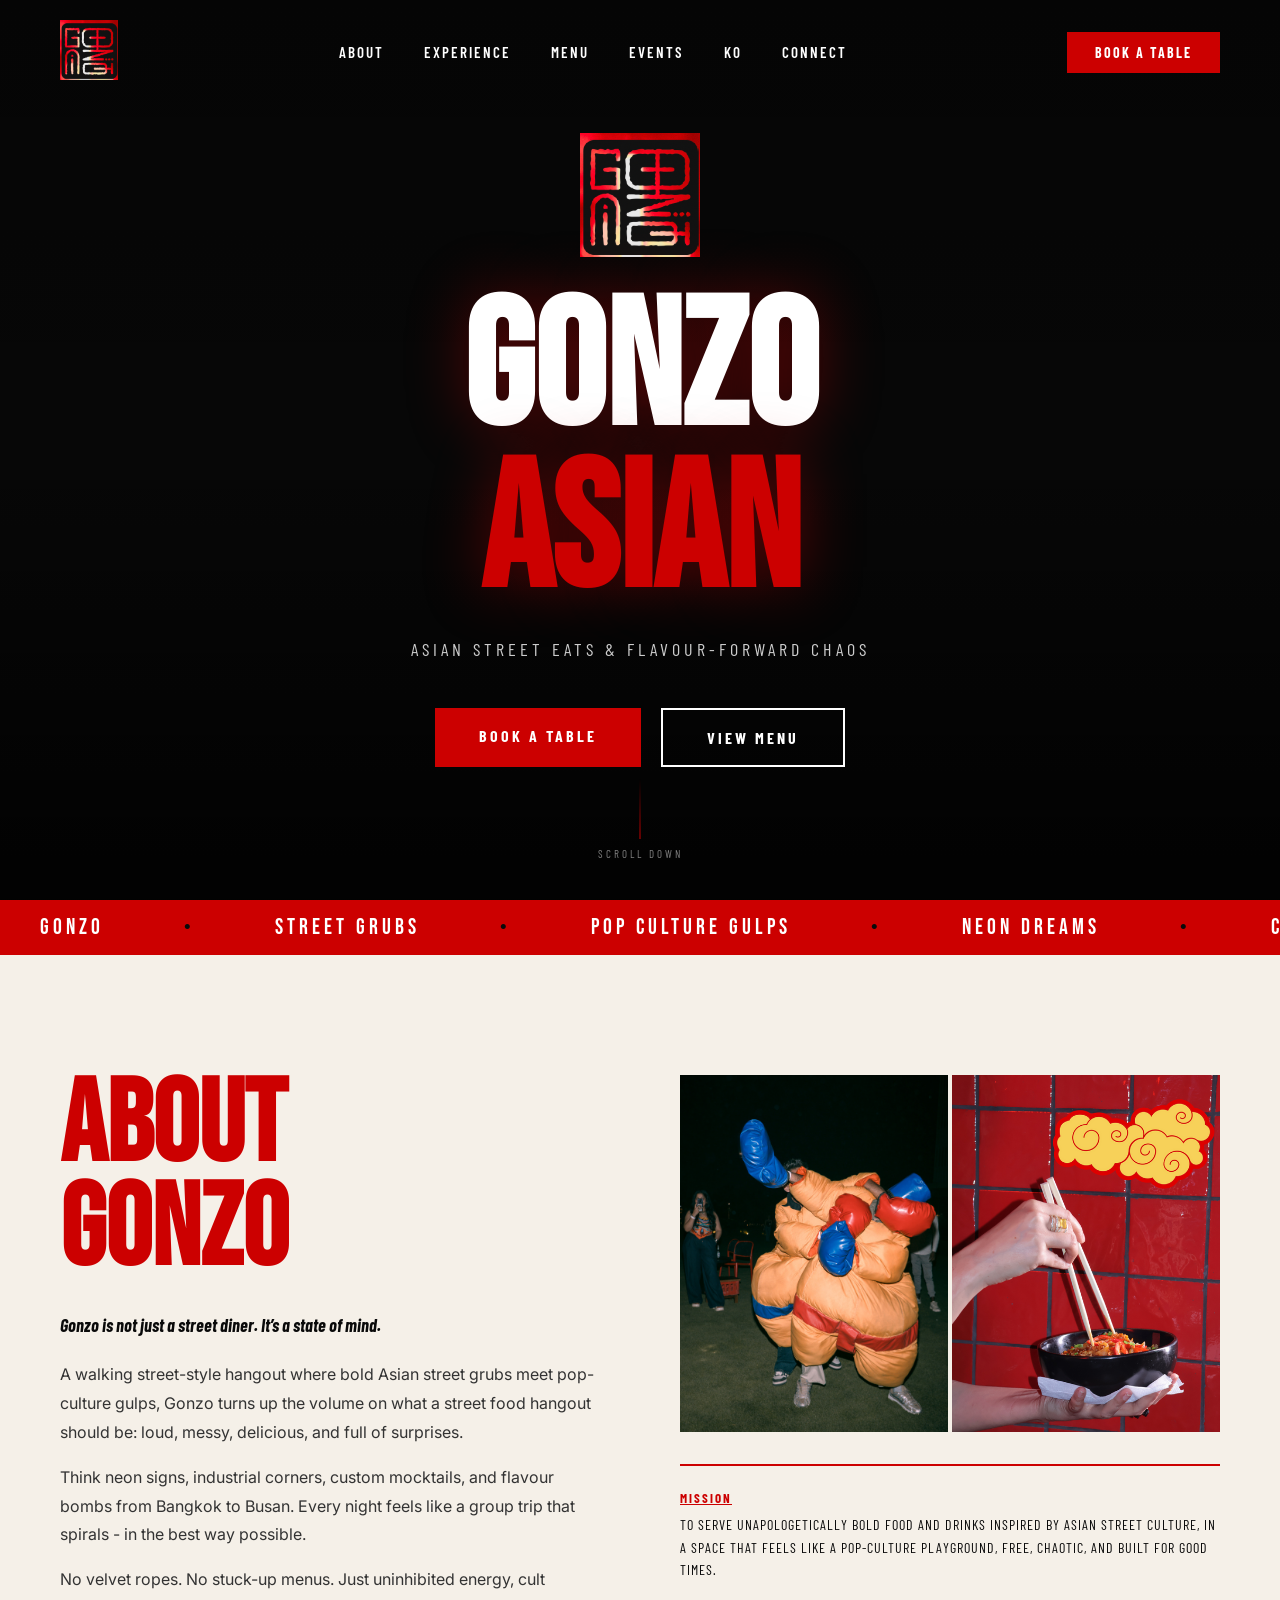
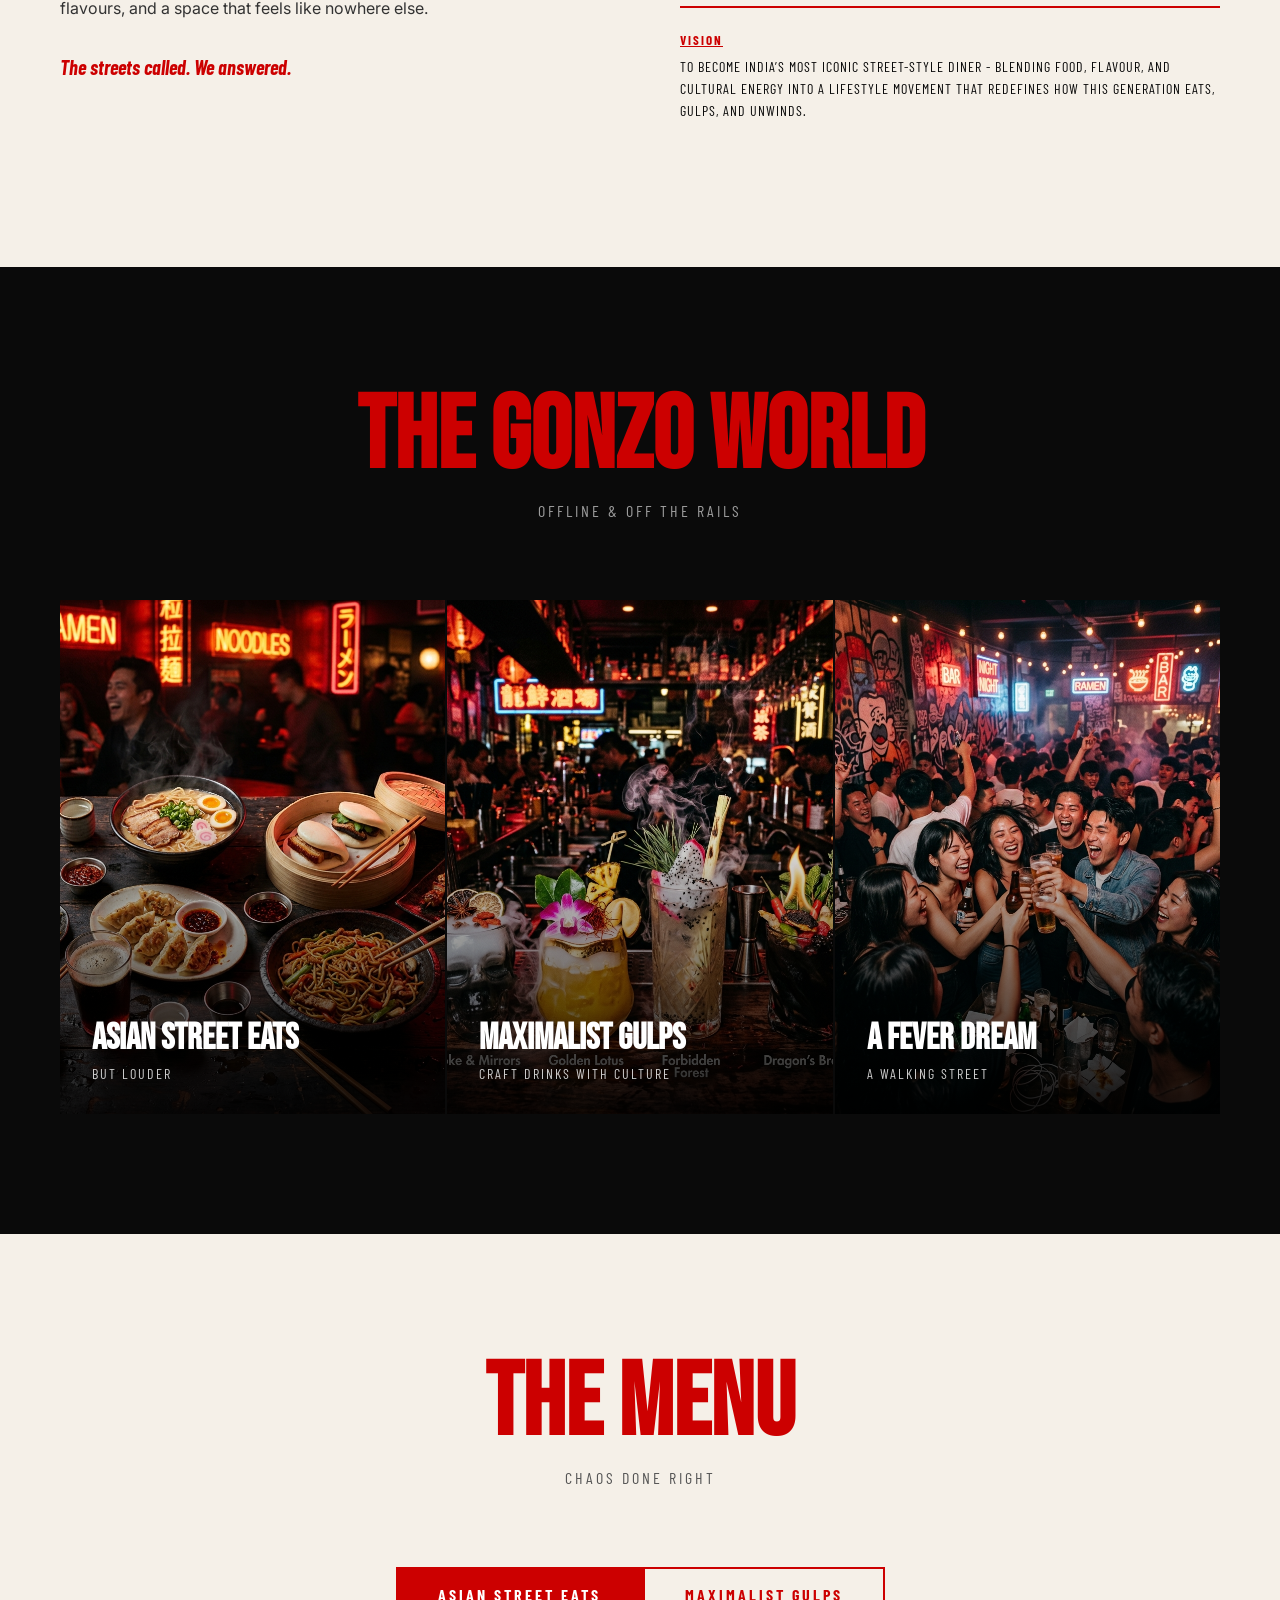
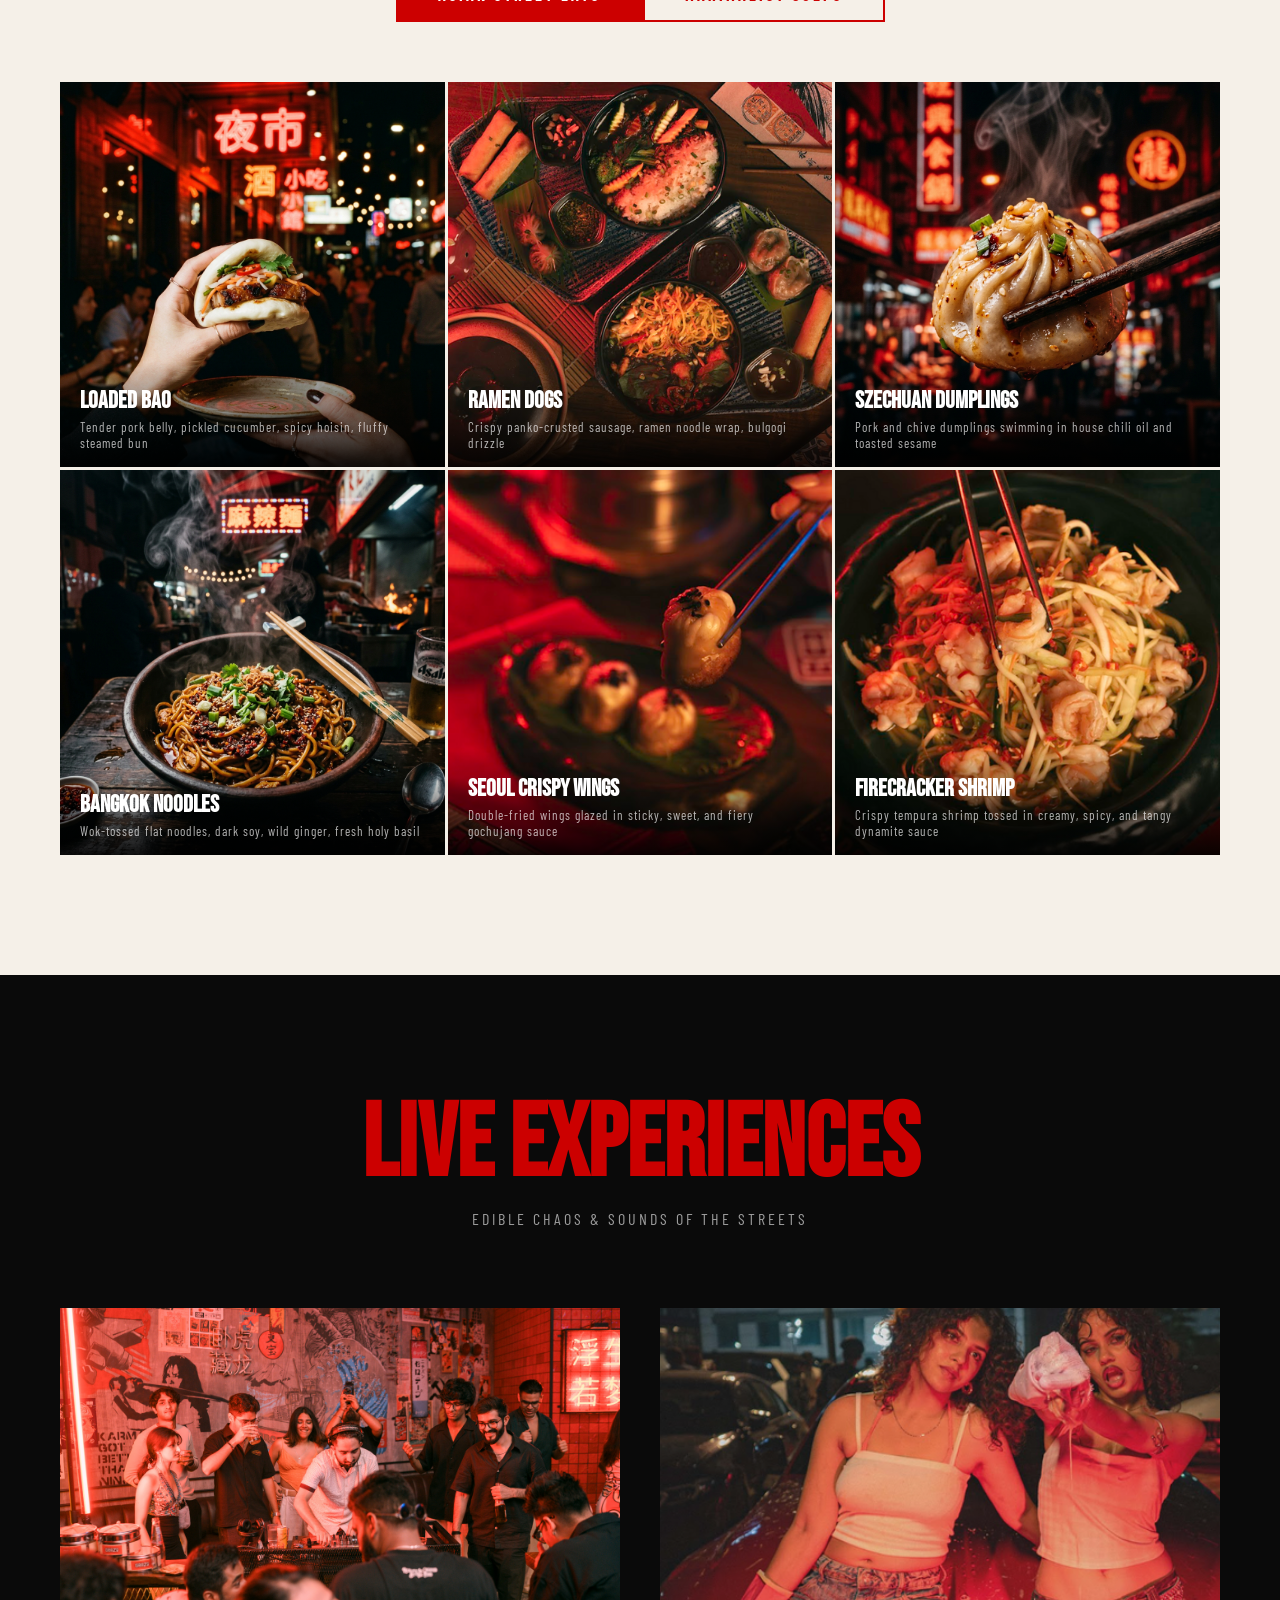
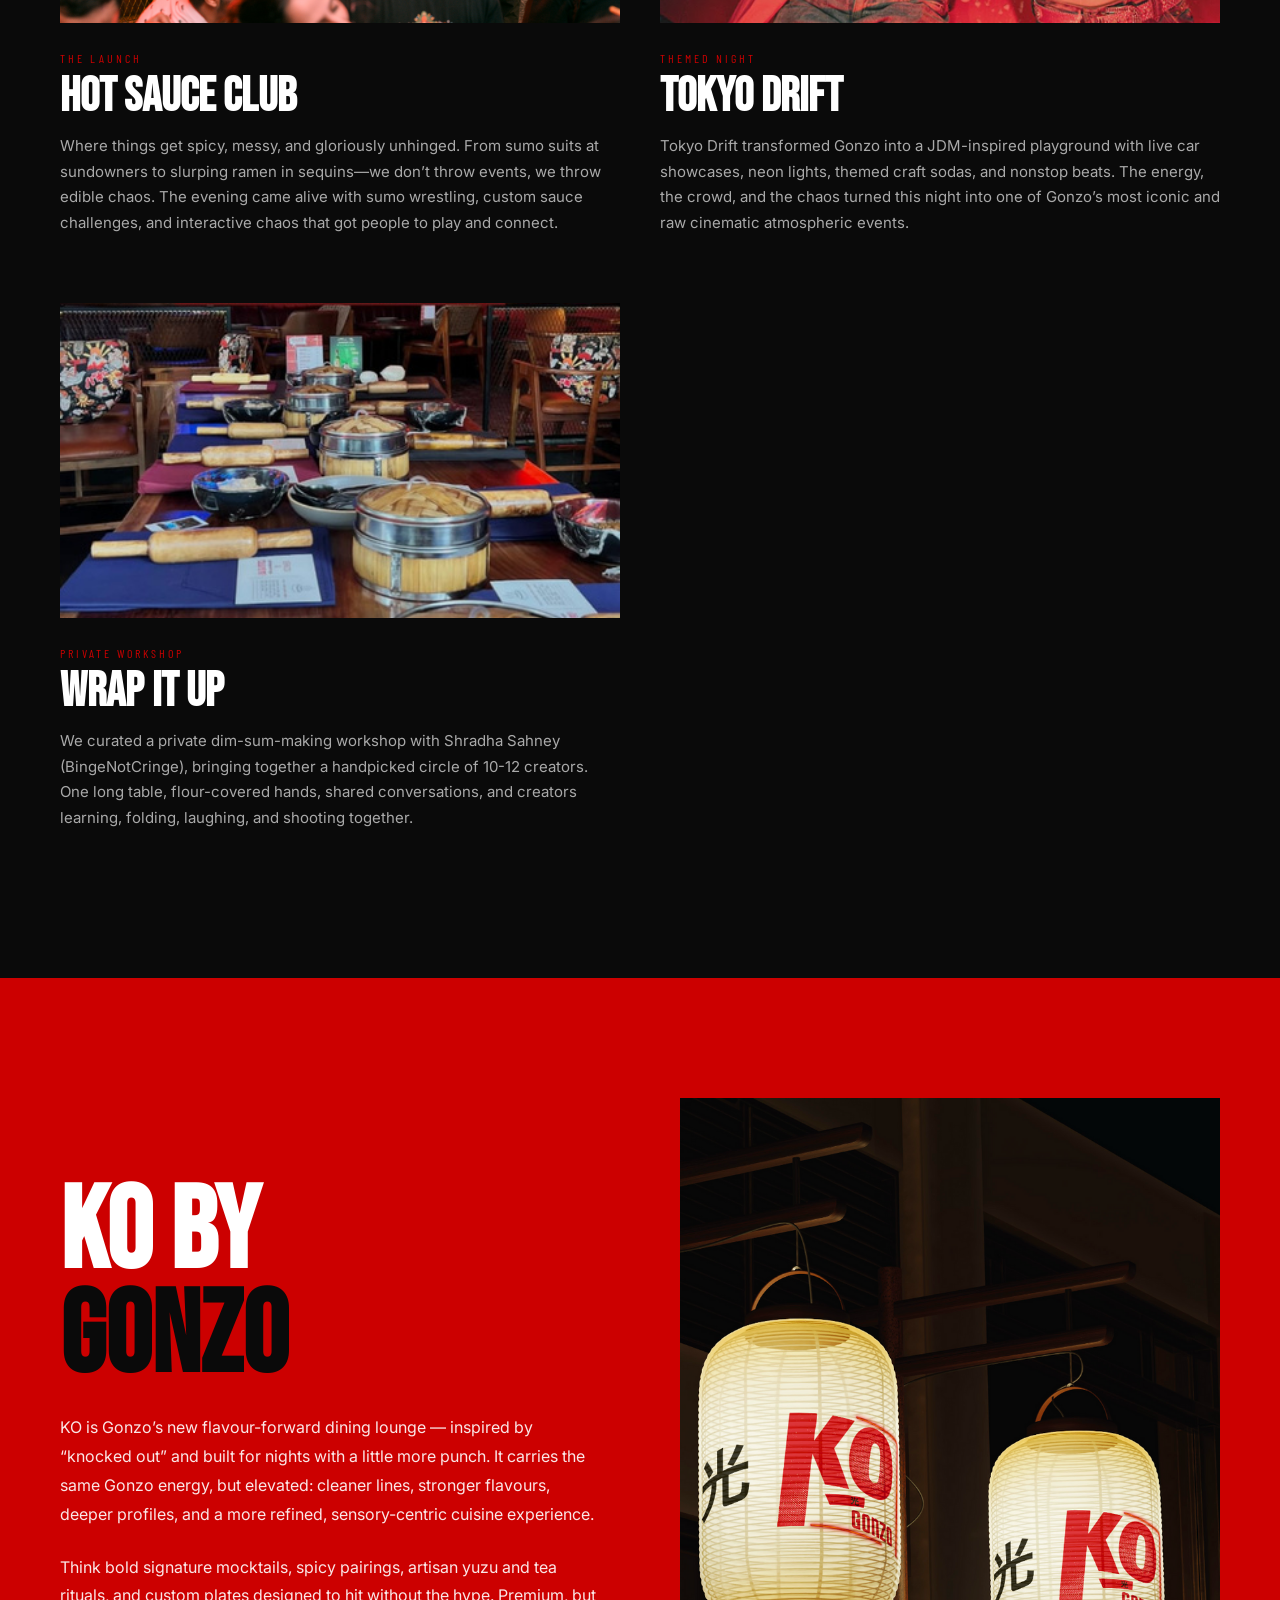
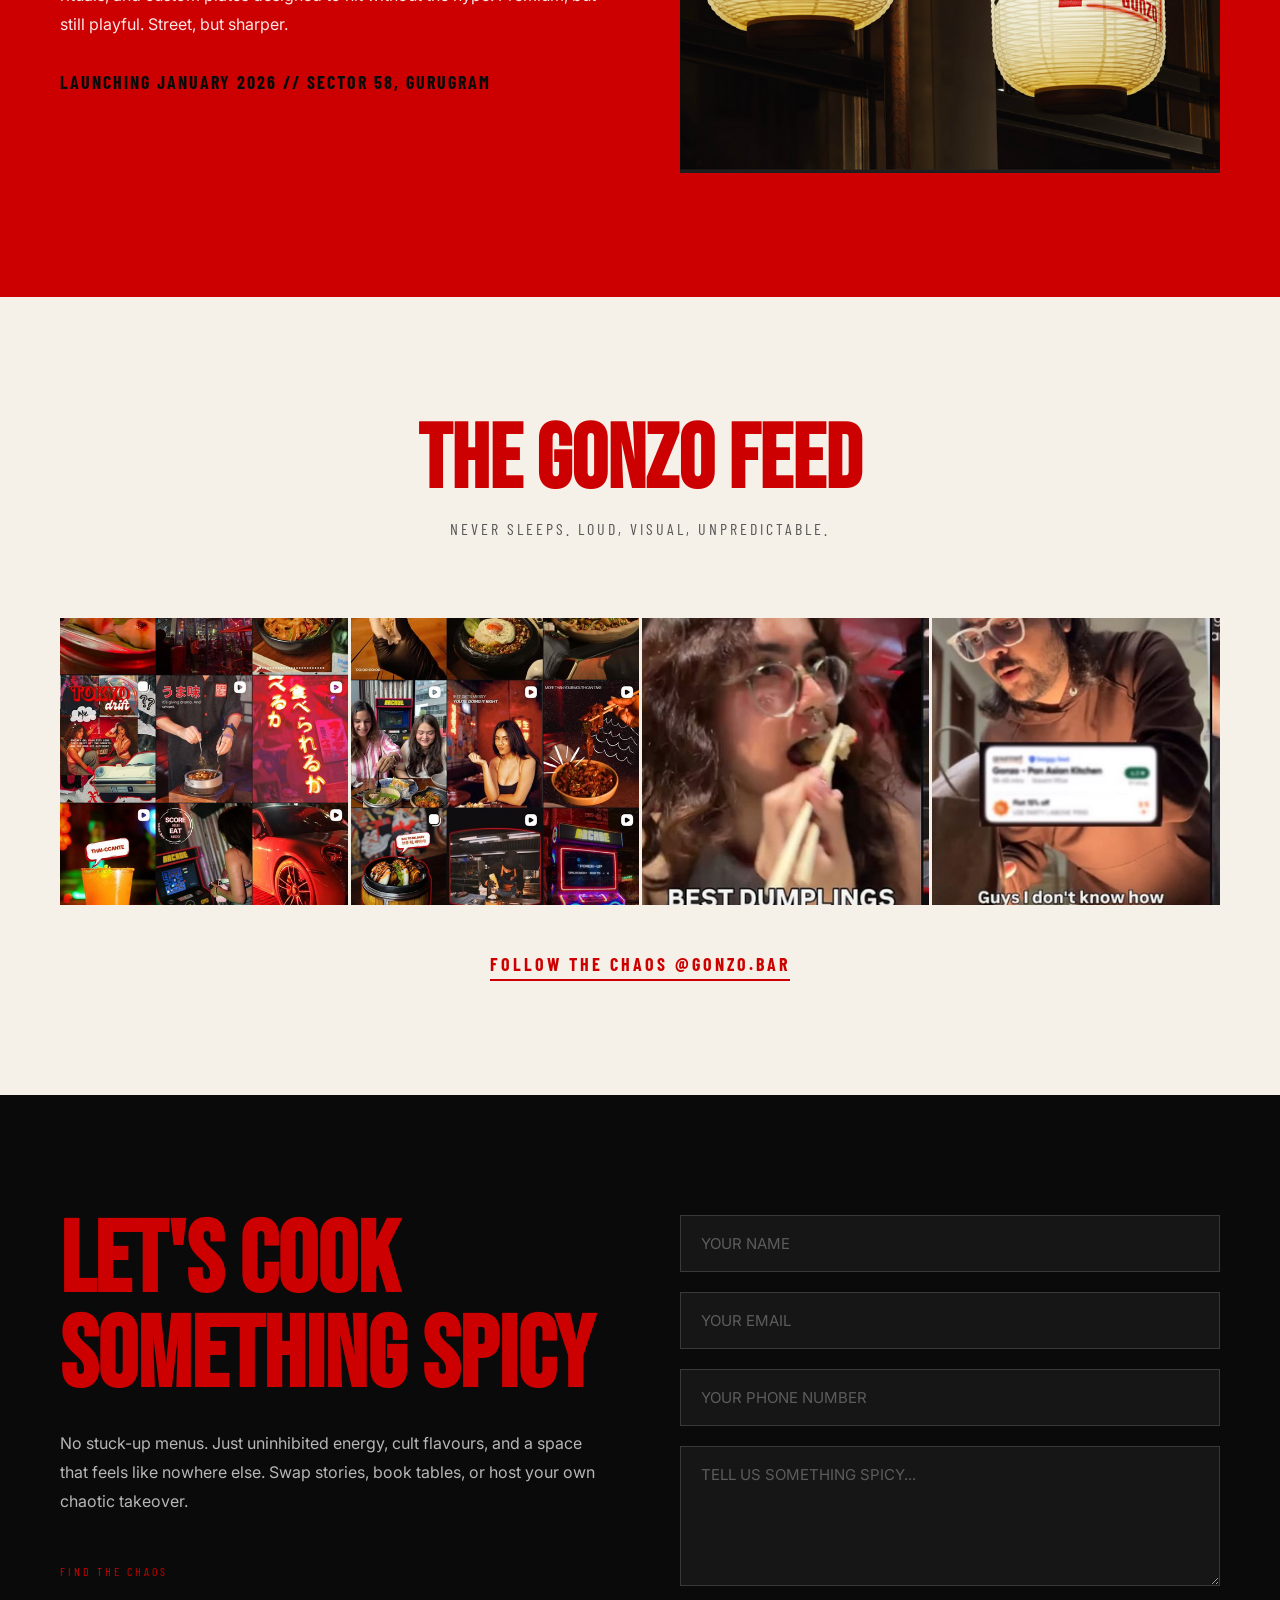
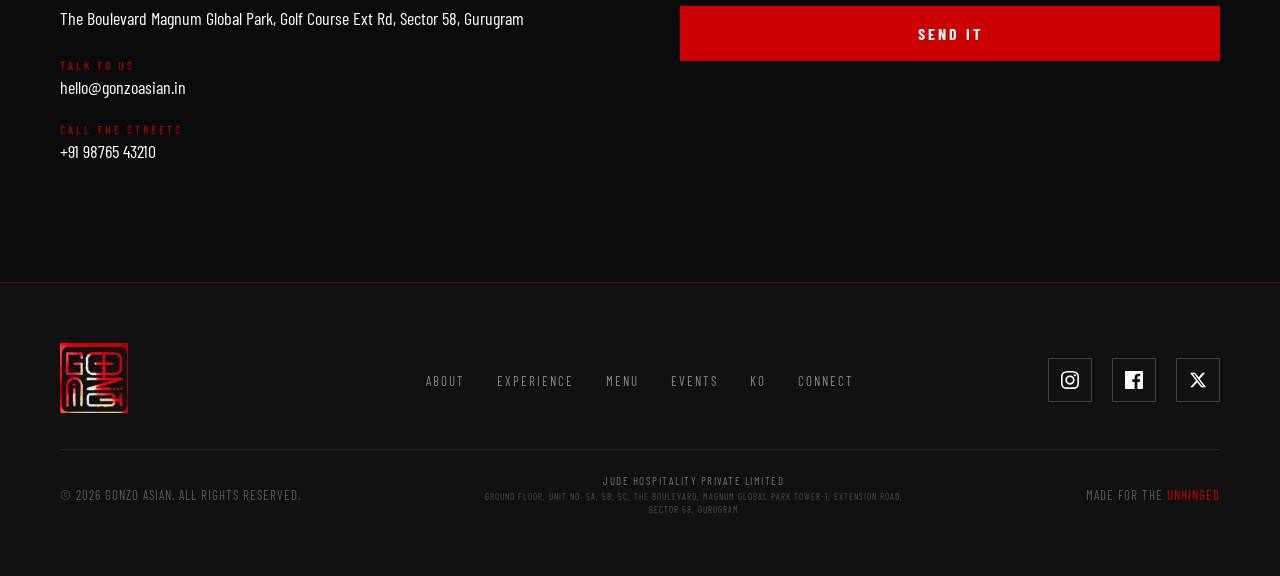
==== commit 4f9be7f0: "Update branding to Gonzo Asian, update contact details/email, and add registered corporate details a" ====
--- a/index.html
+++ b/index.html
@@ -3,8 +3,8 @@
 <head>
   <meta charset="UTF-8">
   <meta name="viewport" content="width=device-width, initial-scale=1.0">
-  <title>Gonzo Kitchen | Asian Street Eats &amp; Flavour-Forward Chaos</title>
-  <meta name="description" content="Gonzo is not just a street diner—it’s a state of mind. Serving unapologetically bold Asian street food and signature themed craft mocktails in New Delhi. Get ready for edible chaos.">
+  <title>Gonzo Asian | Asian Street Eats &amp; Flavour-Forward Chaos</title>
+  <meta name="description" content="Gonzo is not just a street diner—it’s a state of mind. Serving unapologetically bold Asian street food and signature themed craft mocktails in Gurugram. Get ready for edible chaos.">
   
   <!-- Favicon -->
   <link rel="icon" type="image/png" href="images/logo.png">
@@ -18,7 +18,7 @@
   <nav id="main-nav">
     <div class="nav-logo">
       <a href="#hero">
-        <img src="images/logo.png" alt="Gonzo Kitchen Logo">
+        <img src="images/logo.png" alt="Gonzo Asian Logo">
       </a>
     </div>
     <ul class="nav-links">
@@ -54,7 +54,7 @@
     <div class="hero-bg"></div>
     <div class="hero-content">
       <img class="hero-logo" src="images/logo.png" alt="Gonzo Icon">
-      <h1 class="hero-tagline">GONZO<br><span>KITCHEN</span></h1>
+      <h1 class="hero-tagline">GONZO<br><span>ASIAN</span></h1>
       <div class="hero-sub">Asian Street Eats &amp; Flavour-Forward Chaos</div>
       <div class="hero-ctas">
         <a href="#contact" class="btn-primary">Book a Table</a>
@@ -299,7 +299,7 @@
         <h2>KO BY<br><span>GONZO</span></h2>
         <p>KO is Gonzo’s new flavour-forward dining lounge — inspired by “knocked out” and built for nights with a little more punch. It carries the same Gonzo energy, but elevated: cleaner lines, stronger flavours, deeper profiles, and a more refined, sensory-centric cuisine experience.</p>
         <p>Think bold signature mocktails, spicy pairings, artisan yuzu and tea rituals, and custom plates designed to hit without the hype. Premium, but still playful. Street, but sharper.</p>
-        <div class="ko-detail">LAUNCHING JANUARY 2026 // PANCHSHEEL, NEW DELHI</div>
+        <div class="ko-detail">LAUNCHING JANUARY 2026 // SECTOR 58, GURUGRAM</div>
       </div>
       <div class="ko-right">
         <img src="images/pdf_p13_img1.png" alt="KO by Gonzo flavour-forward culinary experience">
@@ -361,11 +361,11 @@
         <div class="contact-info">
           <div class="contact-item">
             <label>FIND THE CHAOS</label>
-            <p>Panchsheel Park, New Delhi, India</p>
+            <p>The Boulevard Magnum Global Park, Golf Course Ext Rd, Sector 58, Gurugram</p>
           </div>
           <div class="contact-item">
             <label>TALK TO US</label>
-            <a href="mailto:hello@gonzobar.com">hello@gonzobar.com</a>
+            <a href="mailto:hello@gonzoasian.in">hello@gonzoasian.in</a>
           </div>
           <div class="contact-item">
             <label>CALL THE STREETS</label>
@@ -420,7 +420,11 @@
       </div>
     </div>
     <div class="footer-bottom">
-      <p>&copy; 2026 GONZO KITCHEN. ALL RIGHTS RESERVED.</p>
+      <p>&copy; 2026 GONZO ASIAN. ALL RIGHTS RESERVED.</p>
+      <div class="footer-legal-address" style="text-align: center;">
+        <p style="font-size: 11px; color: rgba(255,255,255,0.4); font-family: var(--font-condensed); letter-spacing: 1.5px; margin-bottom: 4px; text-transform: uppercase;">JUDE HOSPITALITY PRIVATE LIMITED</p>
+        <p style="font-size: 9px; color: rgba(255,255,255,0.25); font-family: var(--font-condensed); letter-spacing: 1px; line-height: 1.4; max-width: 450px; margin: 0 auto; text-transform: uppercase;">Ground Floor, Unit No. 5A, 5B, 5C, The Boulevard, Magnum Global Park Tower-1, Extension Road, Sector 58, Gurugram</p>
+      </div>
       <p>MADE FOR THE <a href="#">UNHINGED</a></p>
     </div>
   </footer>
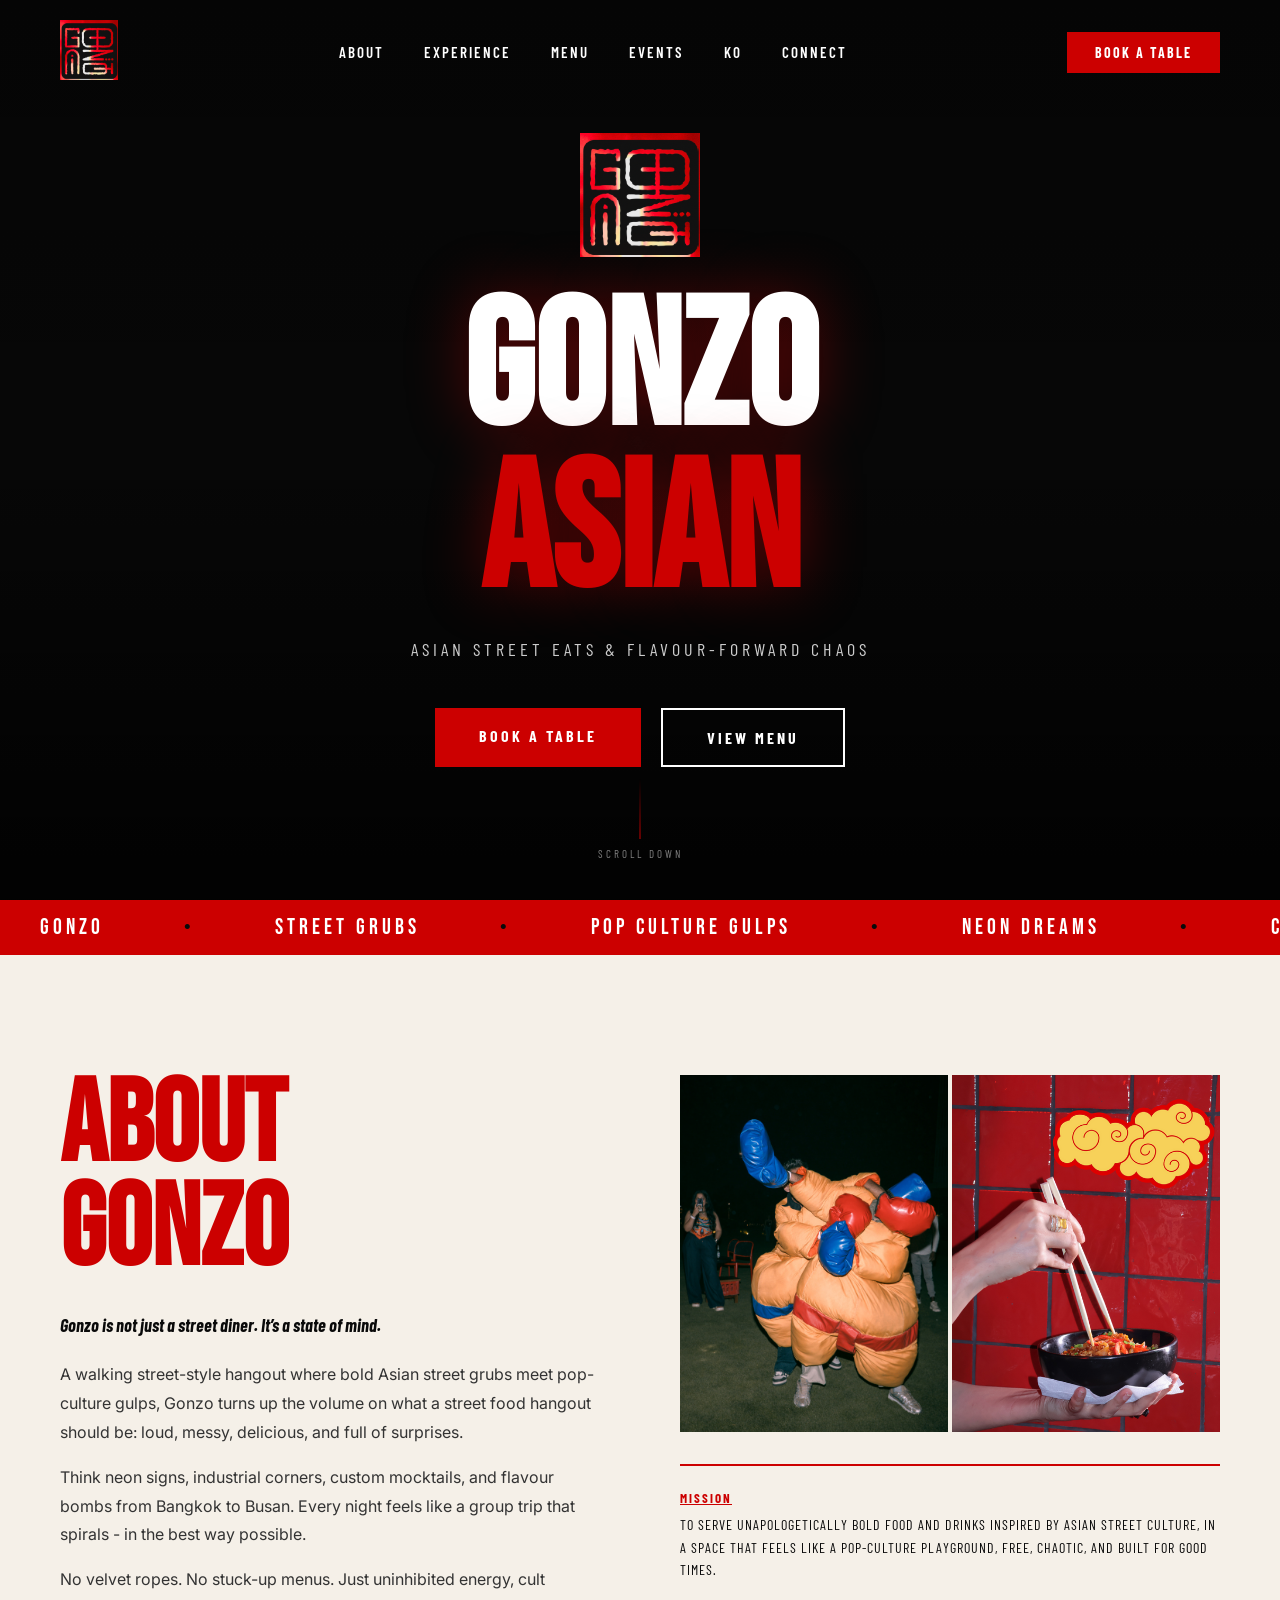
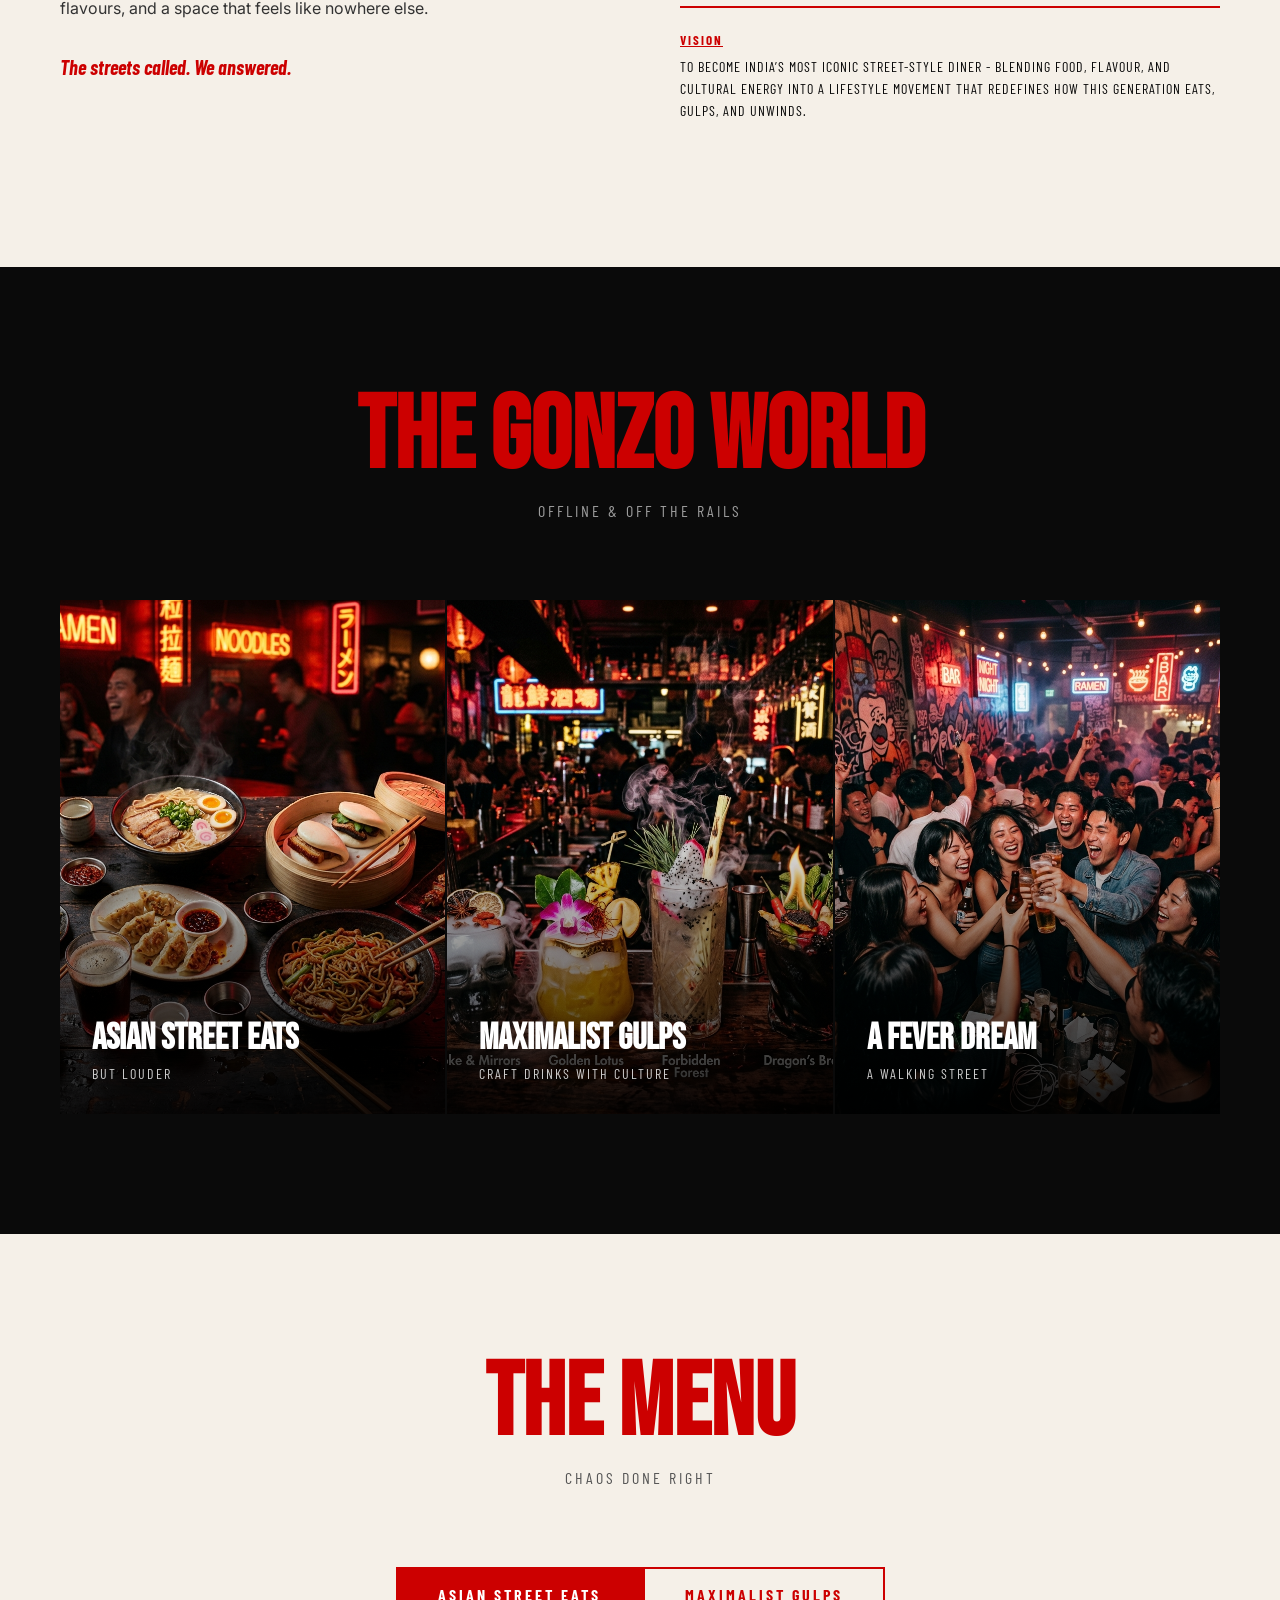
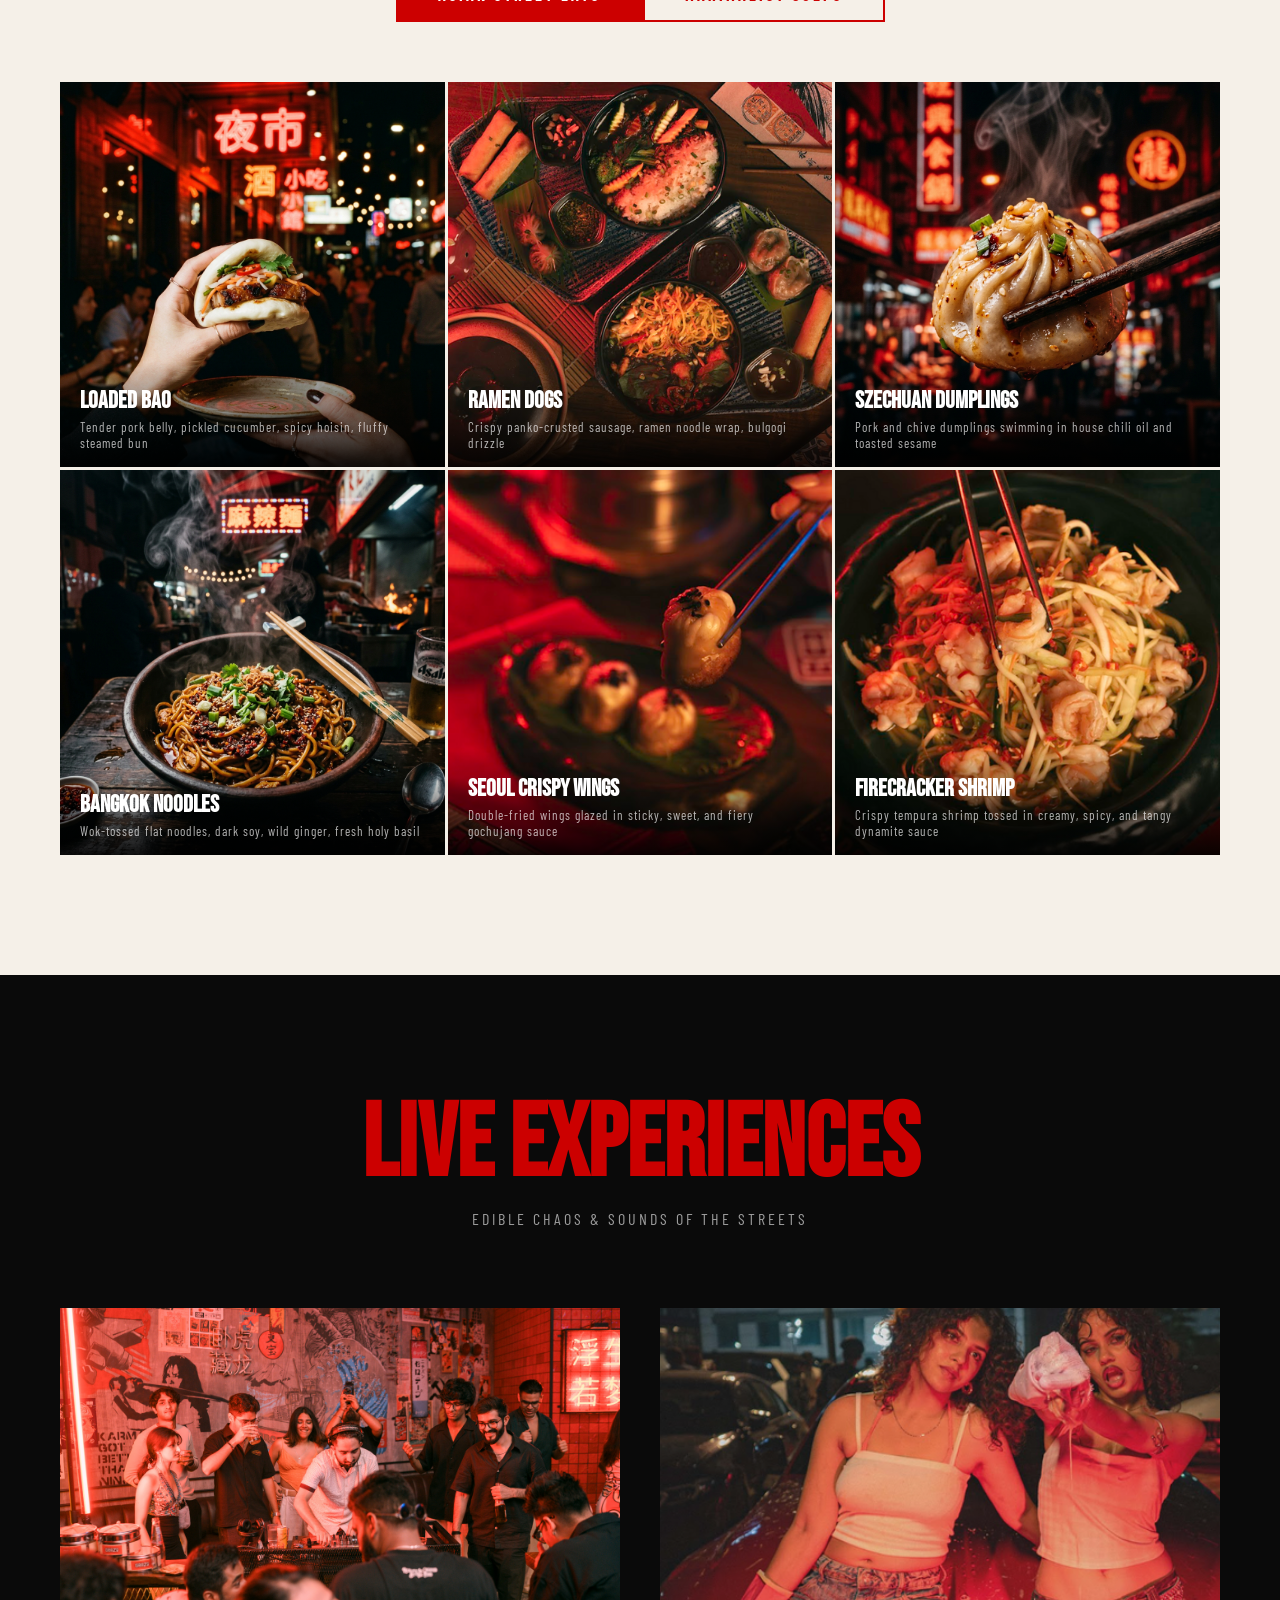
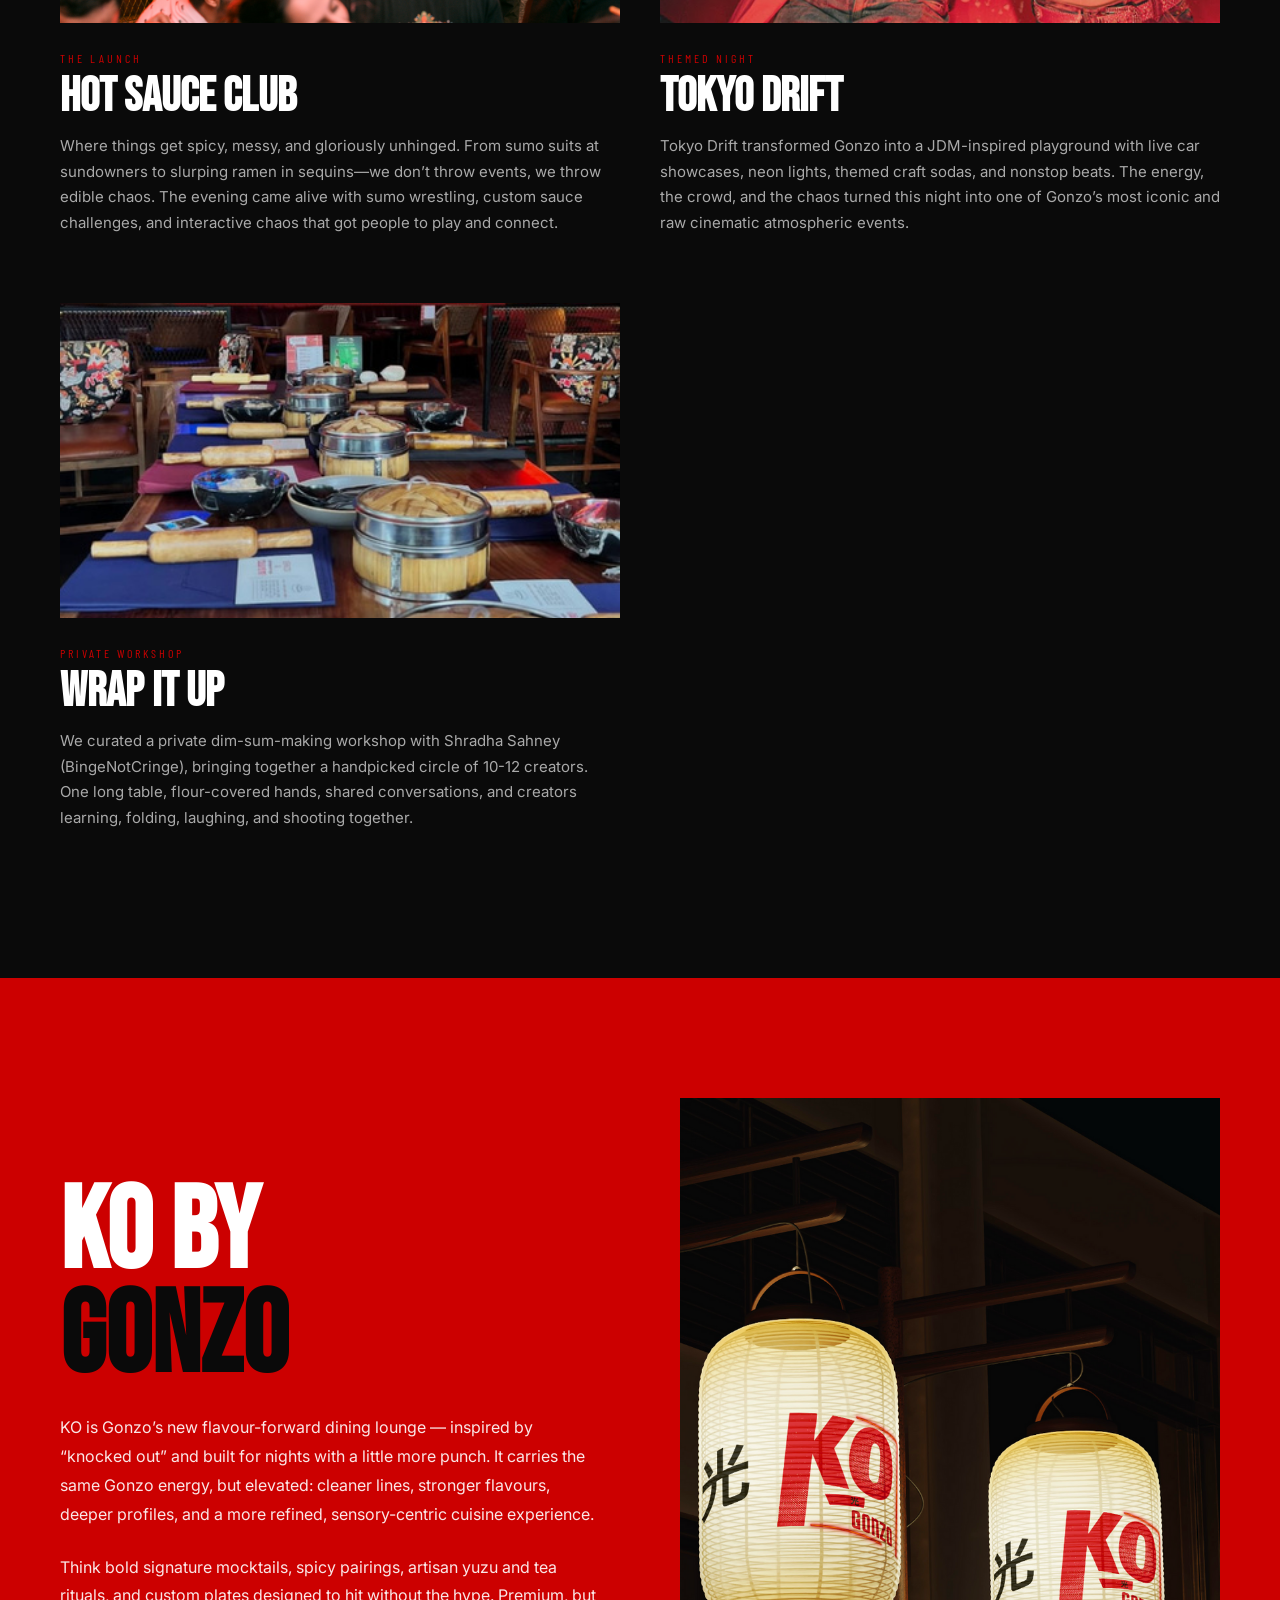
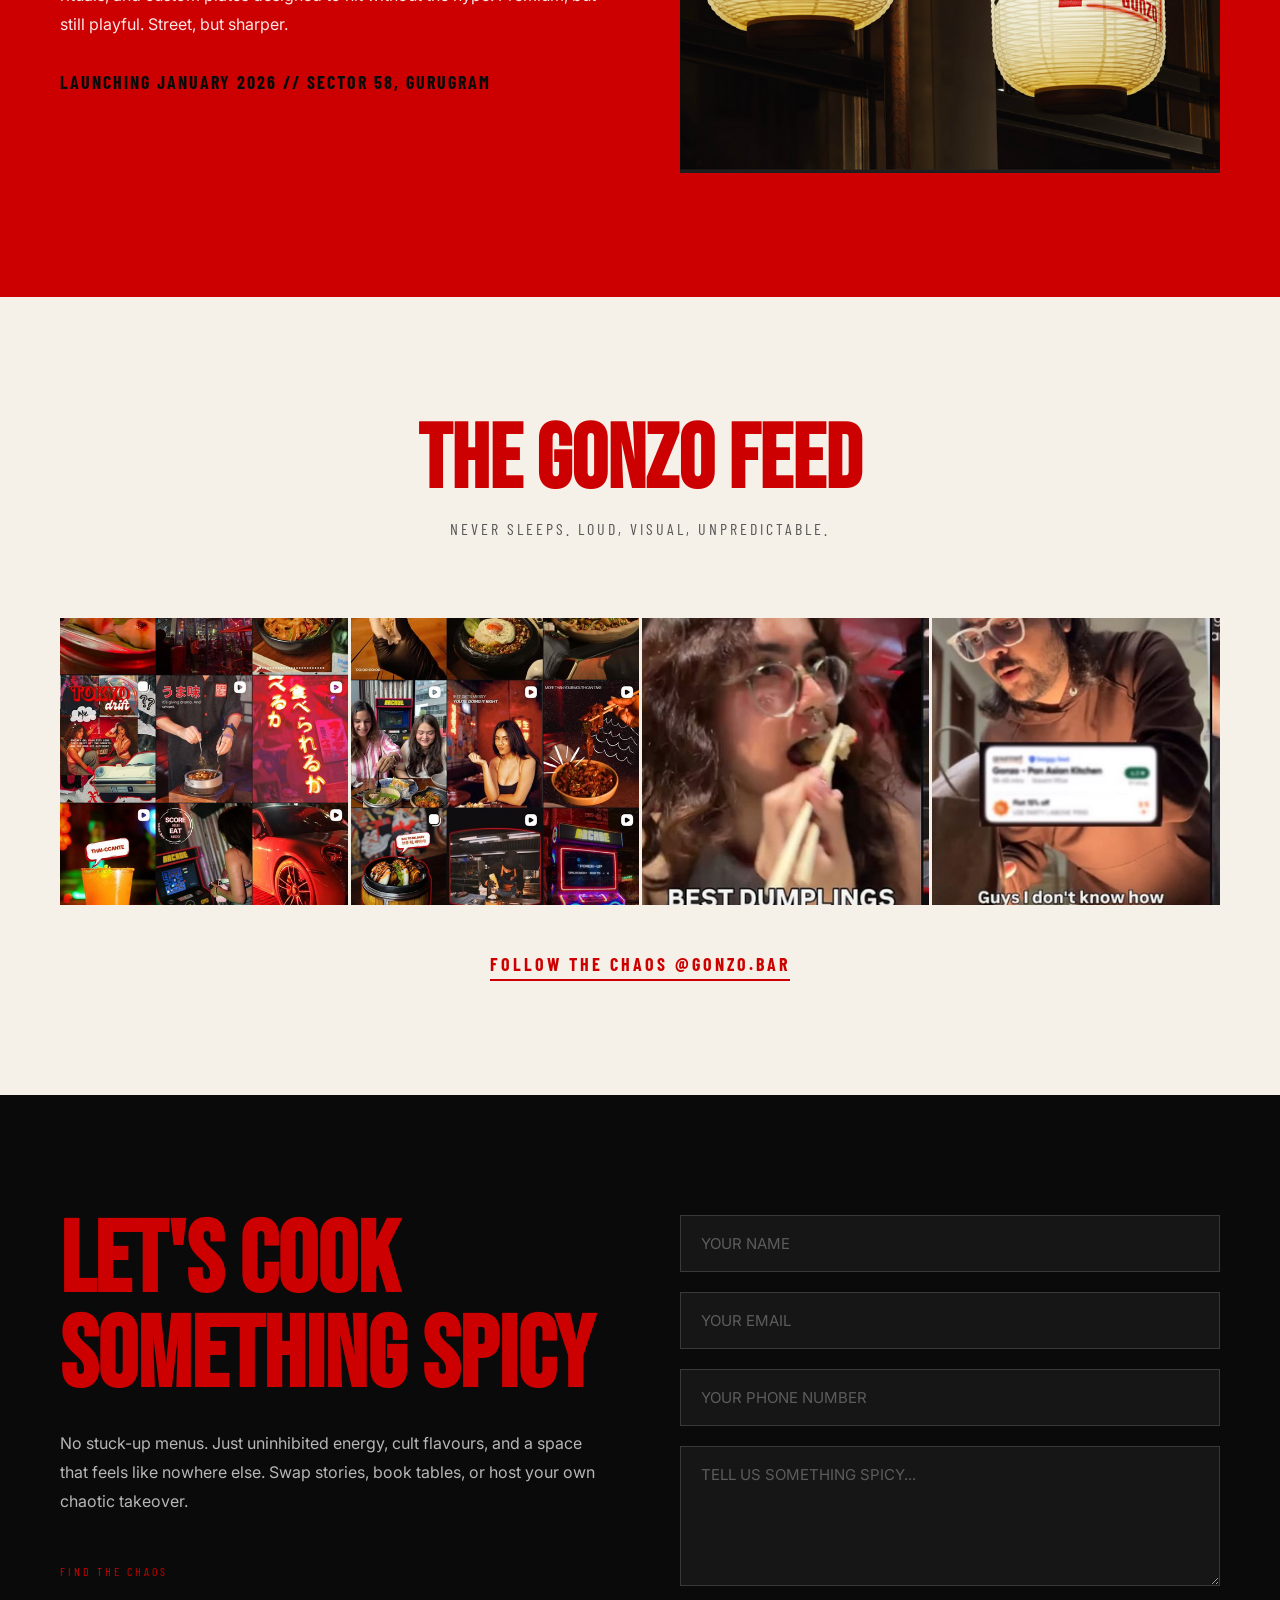
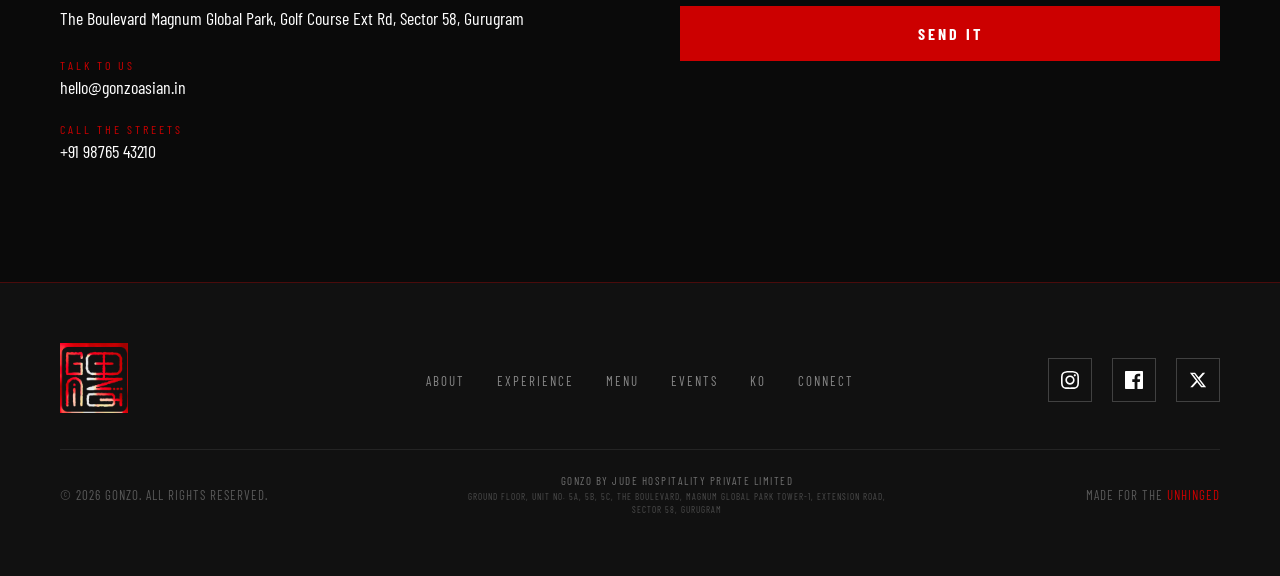
==== commit 1623a61f: "Update index.html" ====
--- a/index.html
+++ b/index.html
@@ -420,9 +420,9 @@
       </div>
     </div>
     <div class="footer-bottom">
-      <p>&copy; 2026 GONZO ASIAN. ALL RIGHTS RESERVED.</p>
+      <p>&copy; 2026 GONZO. ALL RIGHTS RESERVED.</p>
       <div class="footer-legal-address" style="text-align: center;">
-        <p style="font-size: 11px; color: rgba(255,255,255,0.4); font-family: var(--font-condensed); letter-spacing: 1.5px; margin-bottom: 4px; text-transform: uppercase;">JUDE HOSPITALITY PRIVATE LIMITED</p>
+        <p style="font-size: 11px; color: rgba(255,255,255,0.4); font-family: var(--font-condensed); letter-spacing: 1.5px; margin-bottom: 4px; text-transform: uppercase;"> Gonzo by JUDE HOSPITALITY PRIVATE LIMITED</p>
         <p style="font-size: 9px; color: rgba(255,255,255,0.25); font-family: var(--font-condensed); letter-spacing: 1px; line-height: 1.4; max-width: 450px; margin: 0 auto; text-transform: uppercase;">Ground Floor, Unit No. 5A, 5B, 5C, The Boulevard, Magnum Global Park Tower-1, Extension Road, Sector 58, Gurugram</p>
       </div>
       <p>MADE FOR THE <a href="#">UNHINGED</a></p>
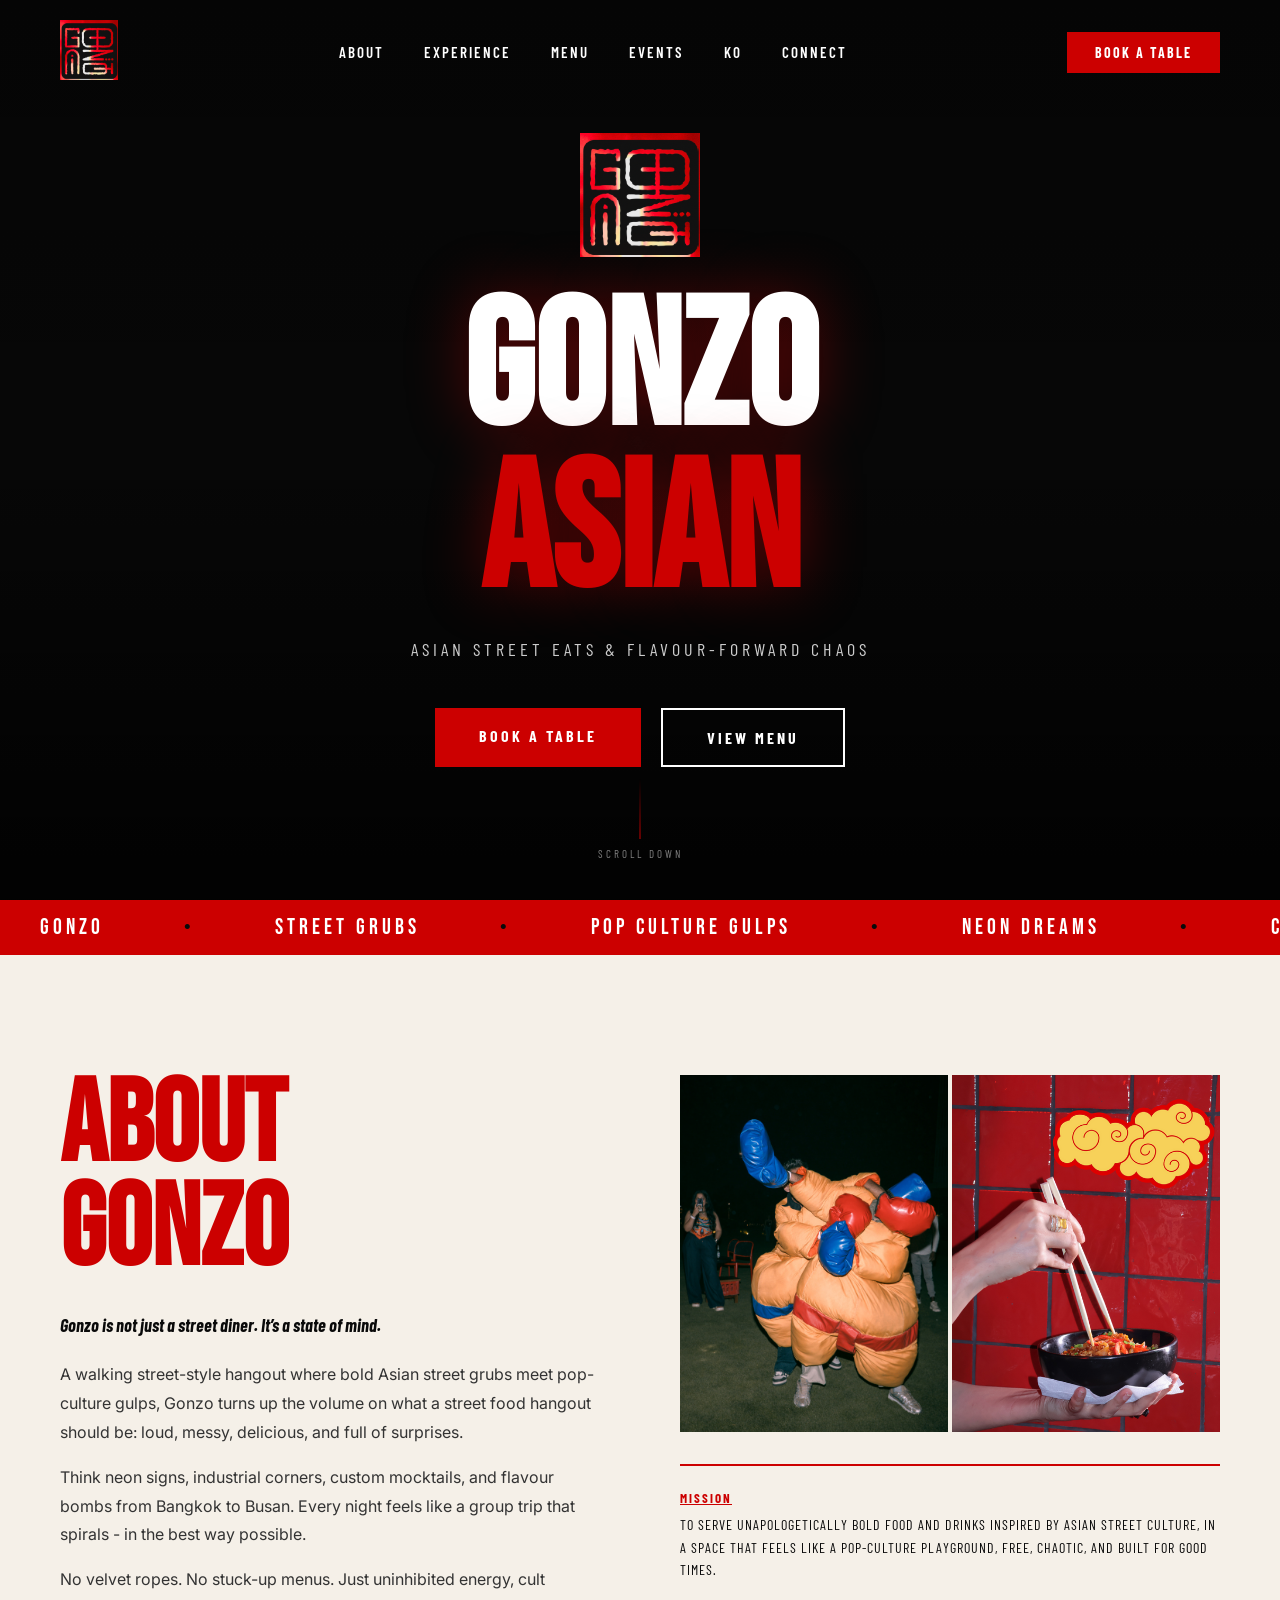
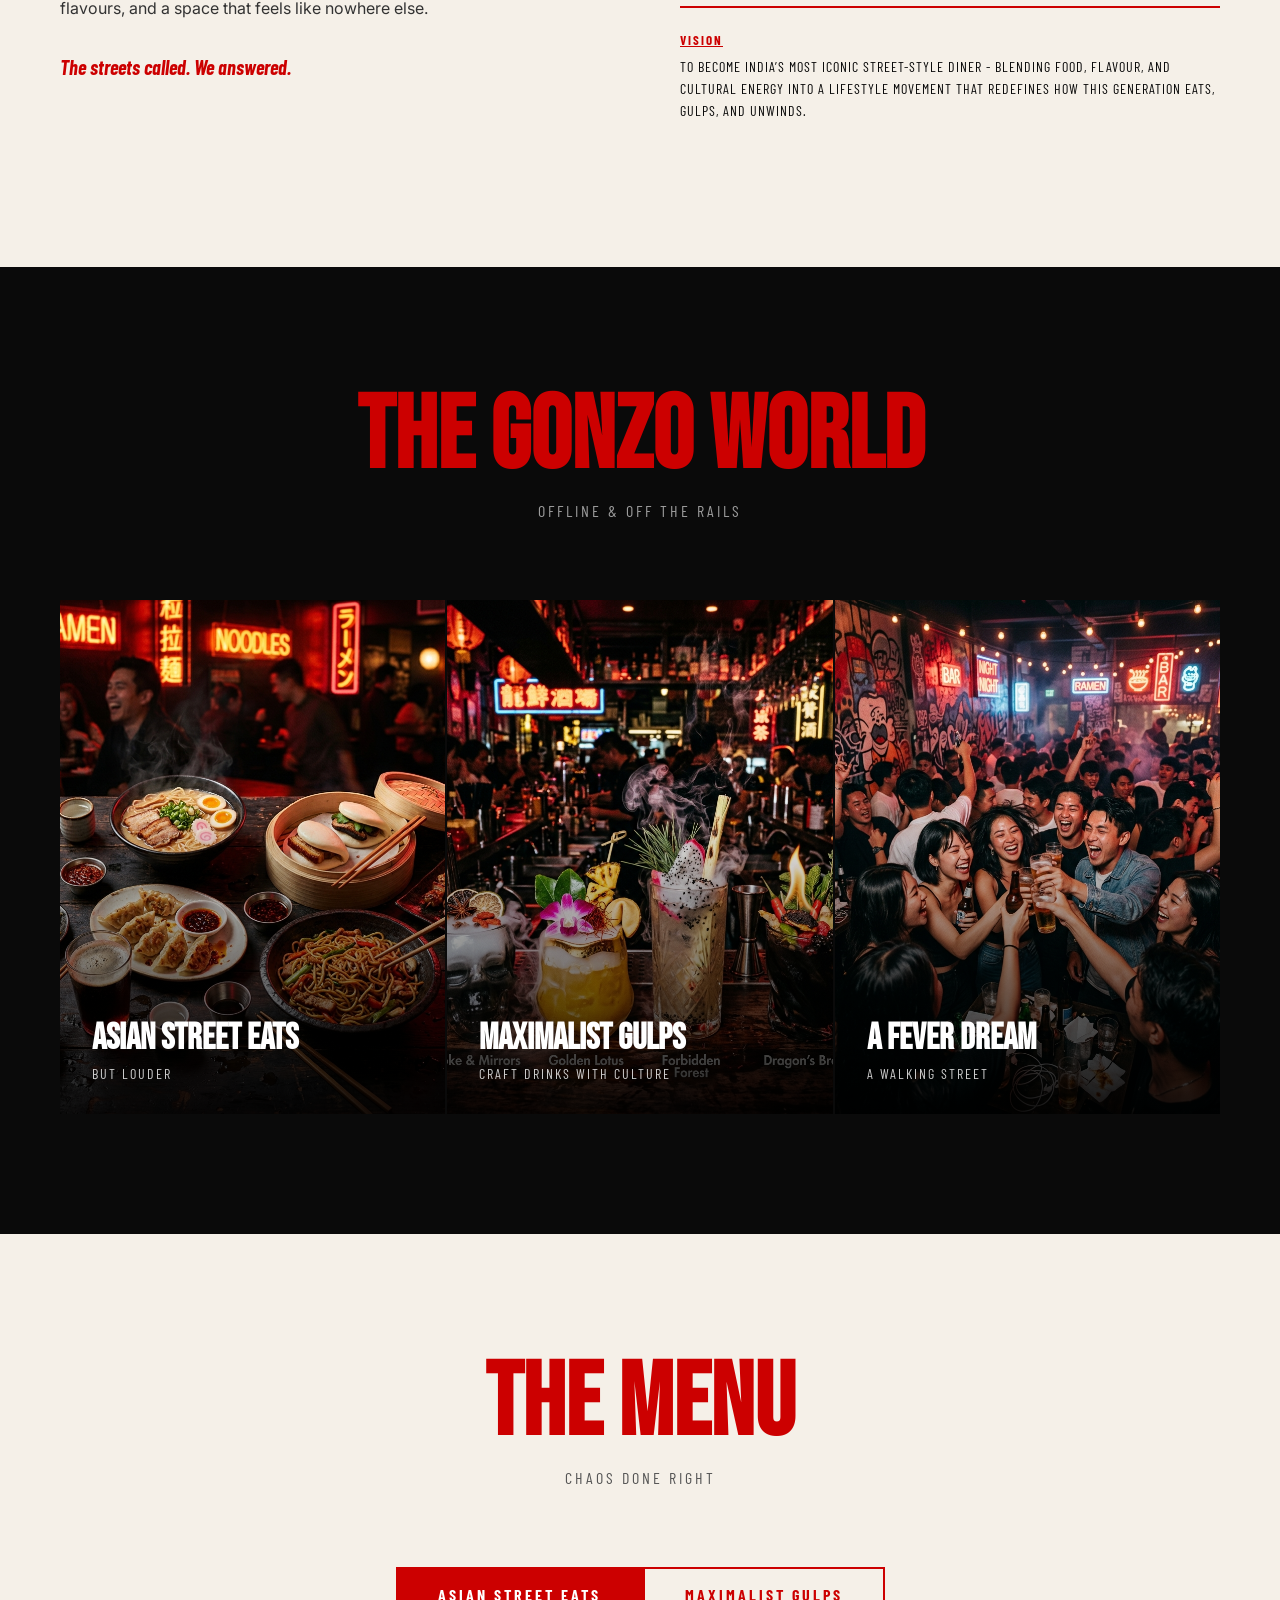
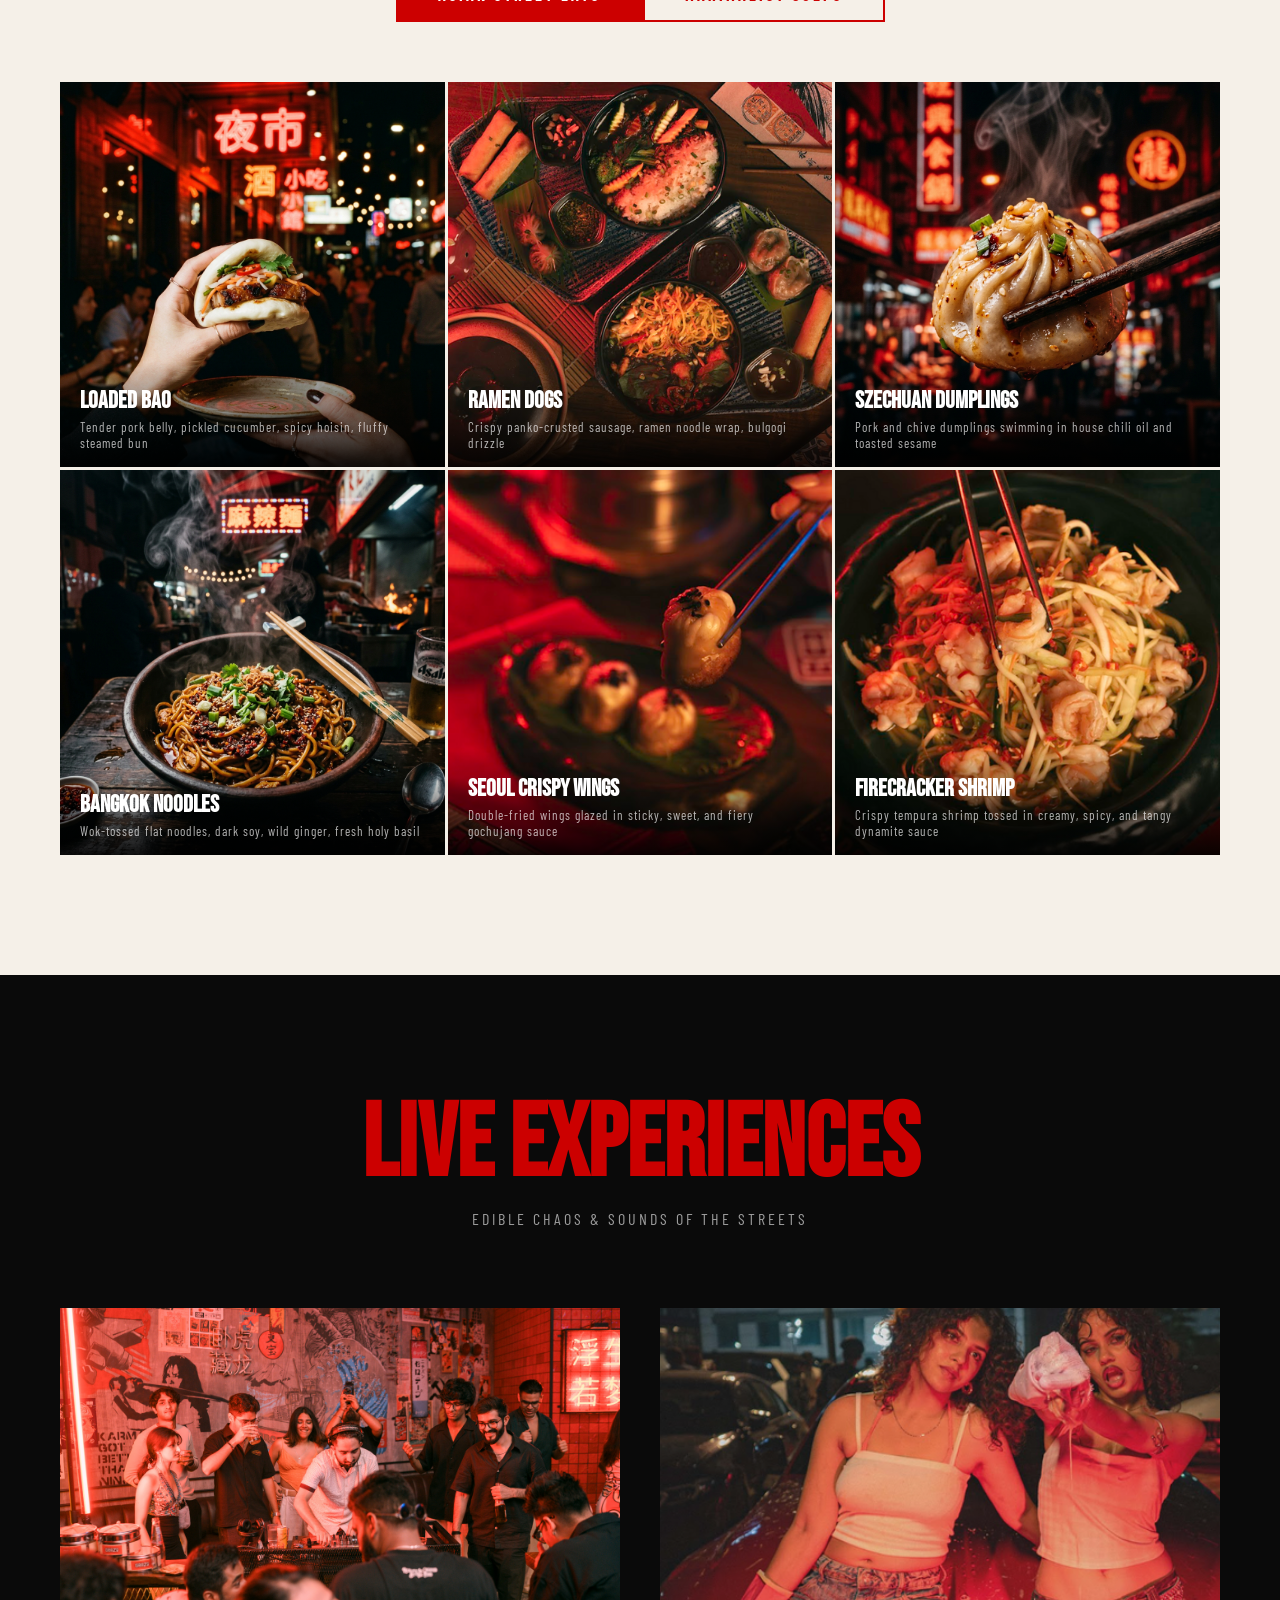
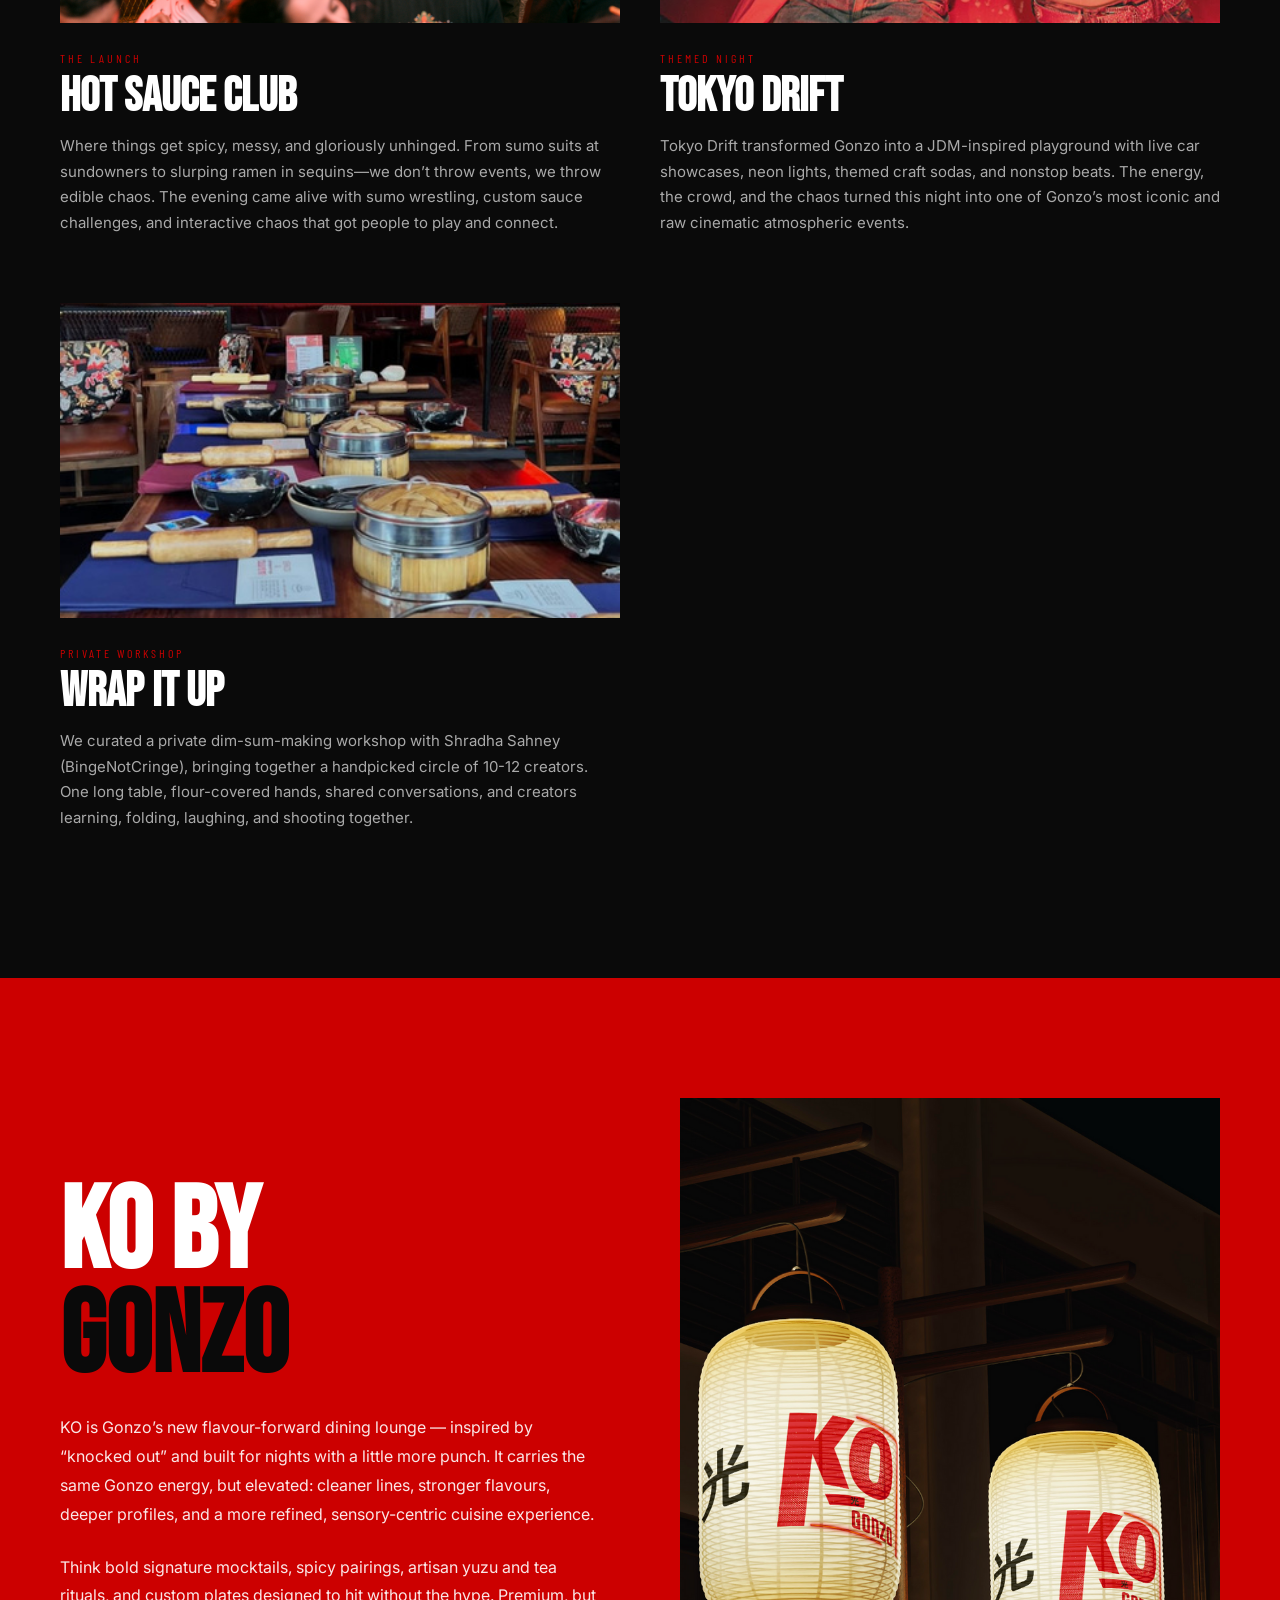
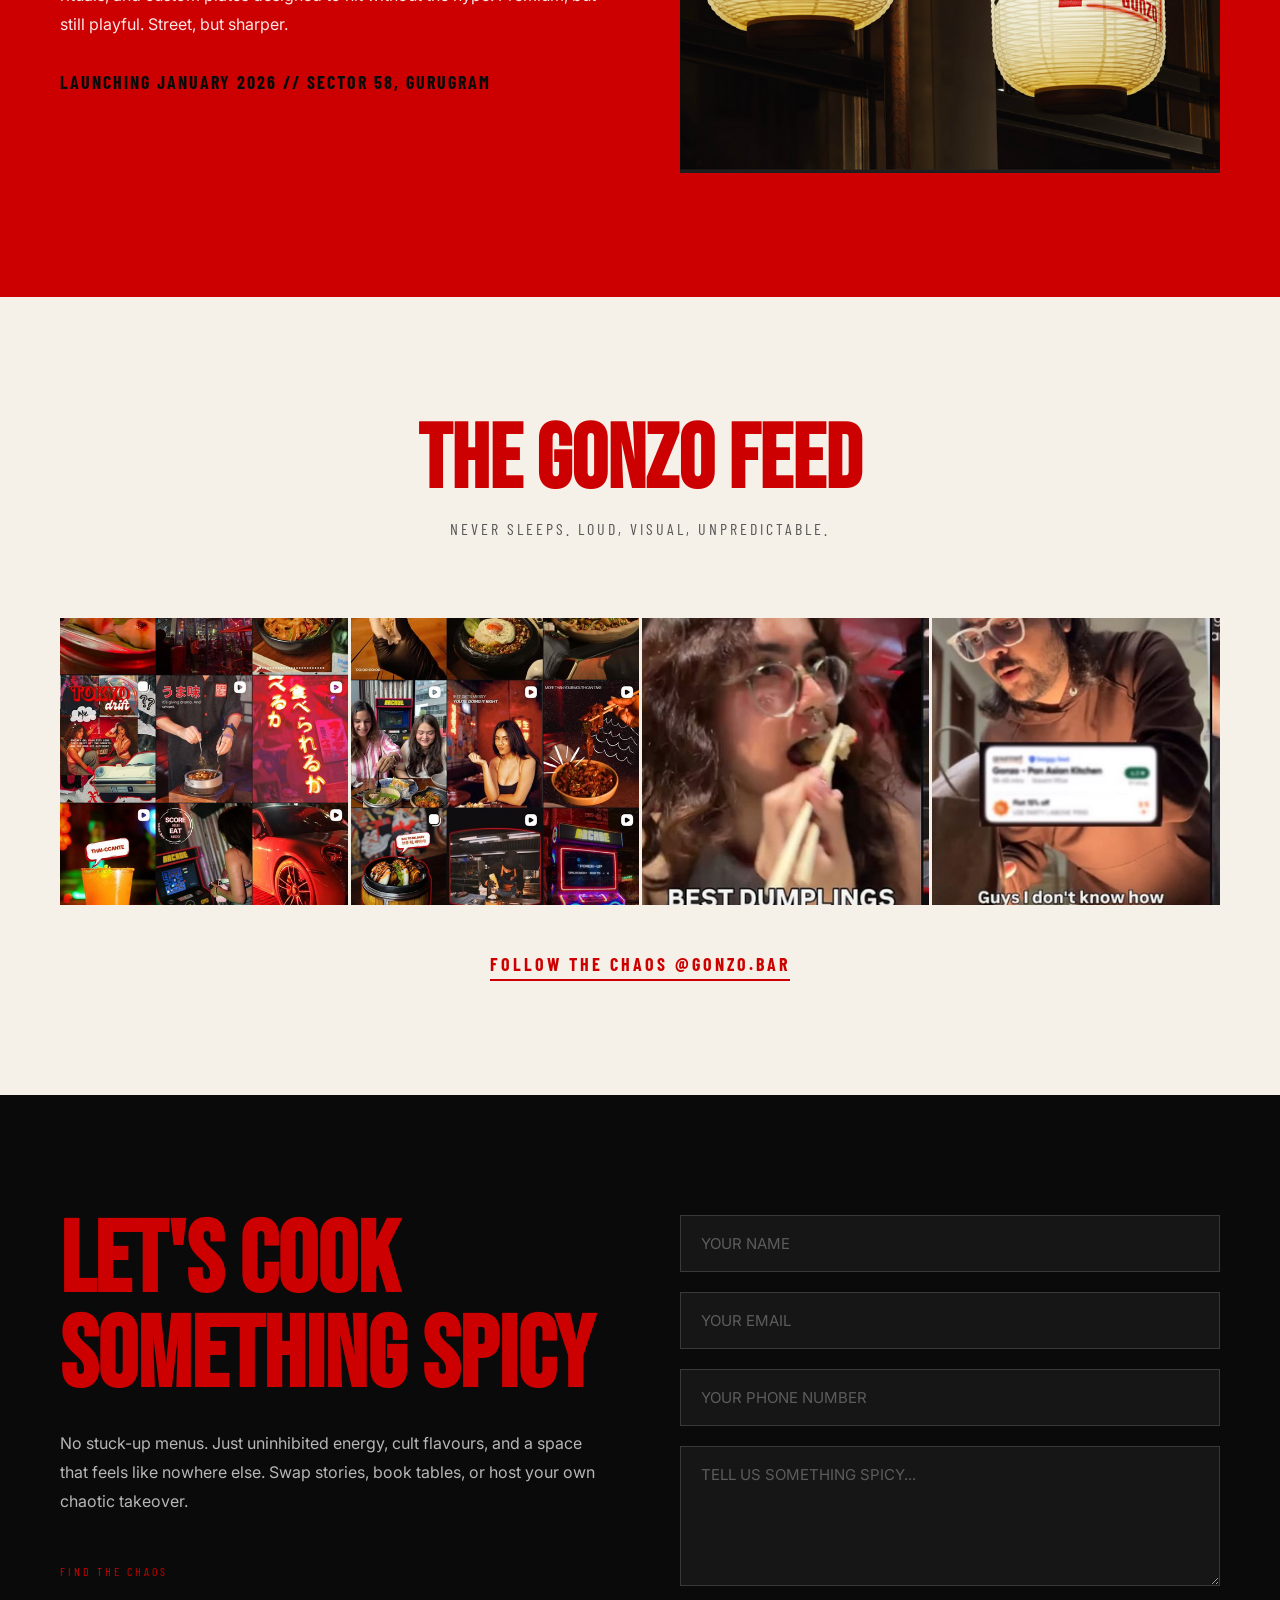
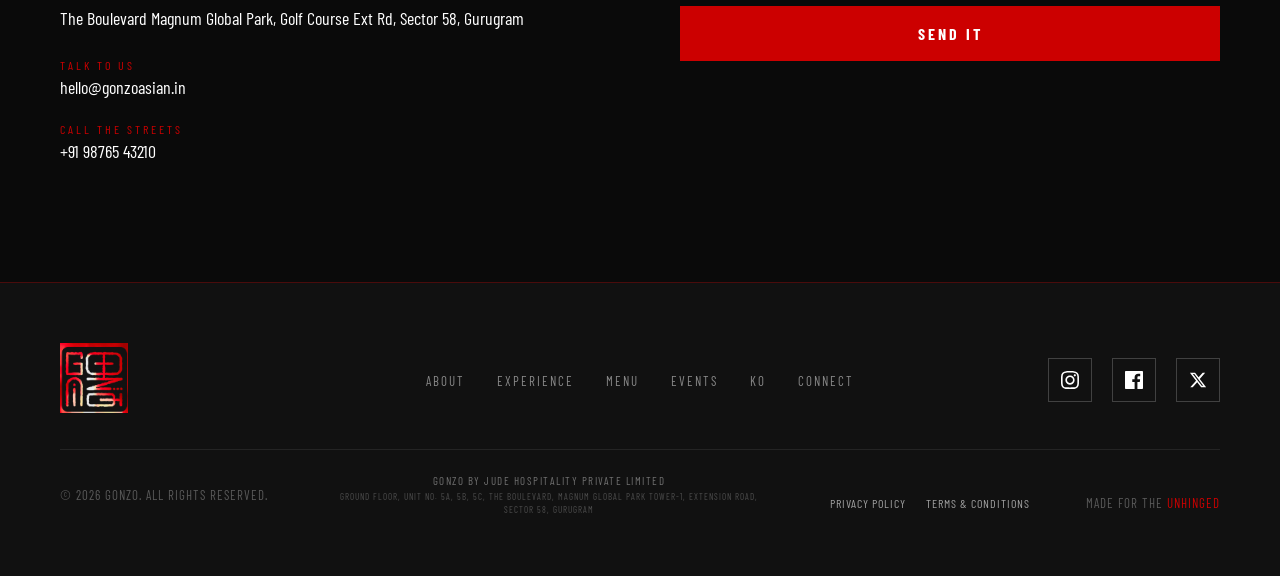
==== commit 474ae7dc: "Update index.html" ====
--- a/index.html
+++ b/index.html
@@ -422,10 +422,14 @@
     <div class="footer-bottom">
       <p>&copy; 2026 GONZO. ALL RIGHTS RESERVED.</p>
       <div class="footer-legal-address" style="text-align: center;">
-        <p style="font-size: 11px; color: rgba(255,255,255,0.4); font-family: var(--font-condensed); letter-spacing: 1.5px; margin-bottom: 4px; text-transform: uppercase;"> Gonzo by JUDE HOSPITALITY PRIVATE LIMITED</p>
+        <p style="font-size: 11px; color: rgba(255,255,255,0.4); font-family: var(--font-condensed); letter-spacing: 1.5px; margin-bottom: 4px; text-transform: uppercase;">Gonzo by JUDE HOSPITALITY PRIVATE LIMITED</p>
         <p style="font-size: 9px; color: rgba(255,255,255,0.25); font-family: var(--font-condensed); letter-spacing: 1px; line-height: 1.4; max-width: 450px; margin: 0 auto; text-transform: uppercase;">Ground Floor, Unit No. 5A, 5B, 5C, The Boulevard, Magnum Global Park Tower-1, Extension Road, Sector 58, Gurugram</p>
       </div>
-      <p>MADE FOR THE <a href="#">UNHINGED</a></p>
+      <div class="footer-legal-links" style="margin-top: 15px; display: flex; gap: 20px; justify-content: center; font-size: 12px; font-family: var(--font-condensed); text-transform: uppercase; letter-spacing: 1px;">
+        <a href="privacy.html" style="color: rgba(255,255,255,0.6); text-decoration: none; transition: color 0.3s ease;">Privacy Policy</a>
+        <a href="terms.html" style="color: rgba(255,255,255,0.6); text-decoration: none; transition: color 0.3s ease;">Terms &amp; Conditions</a>
+      </div>
+      <p style="margin-top: 15px;">MADE FOR THE <a href="#">UNHINGED</a></p>
     </div>
   </footer>
 
@@ -433,3 +437,4 @@
   <script src="js/main.js"></script>
 </body>
 </html>
+
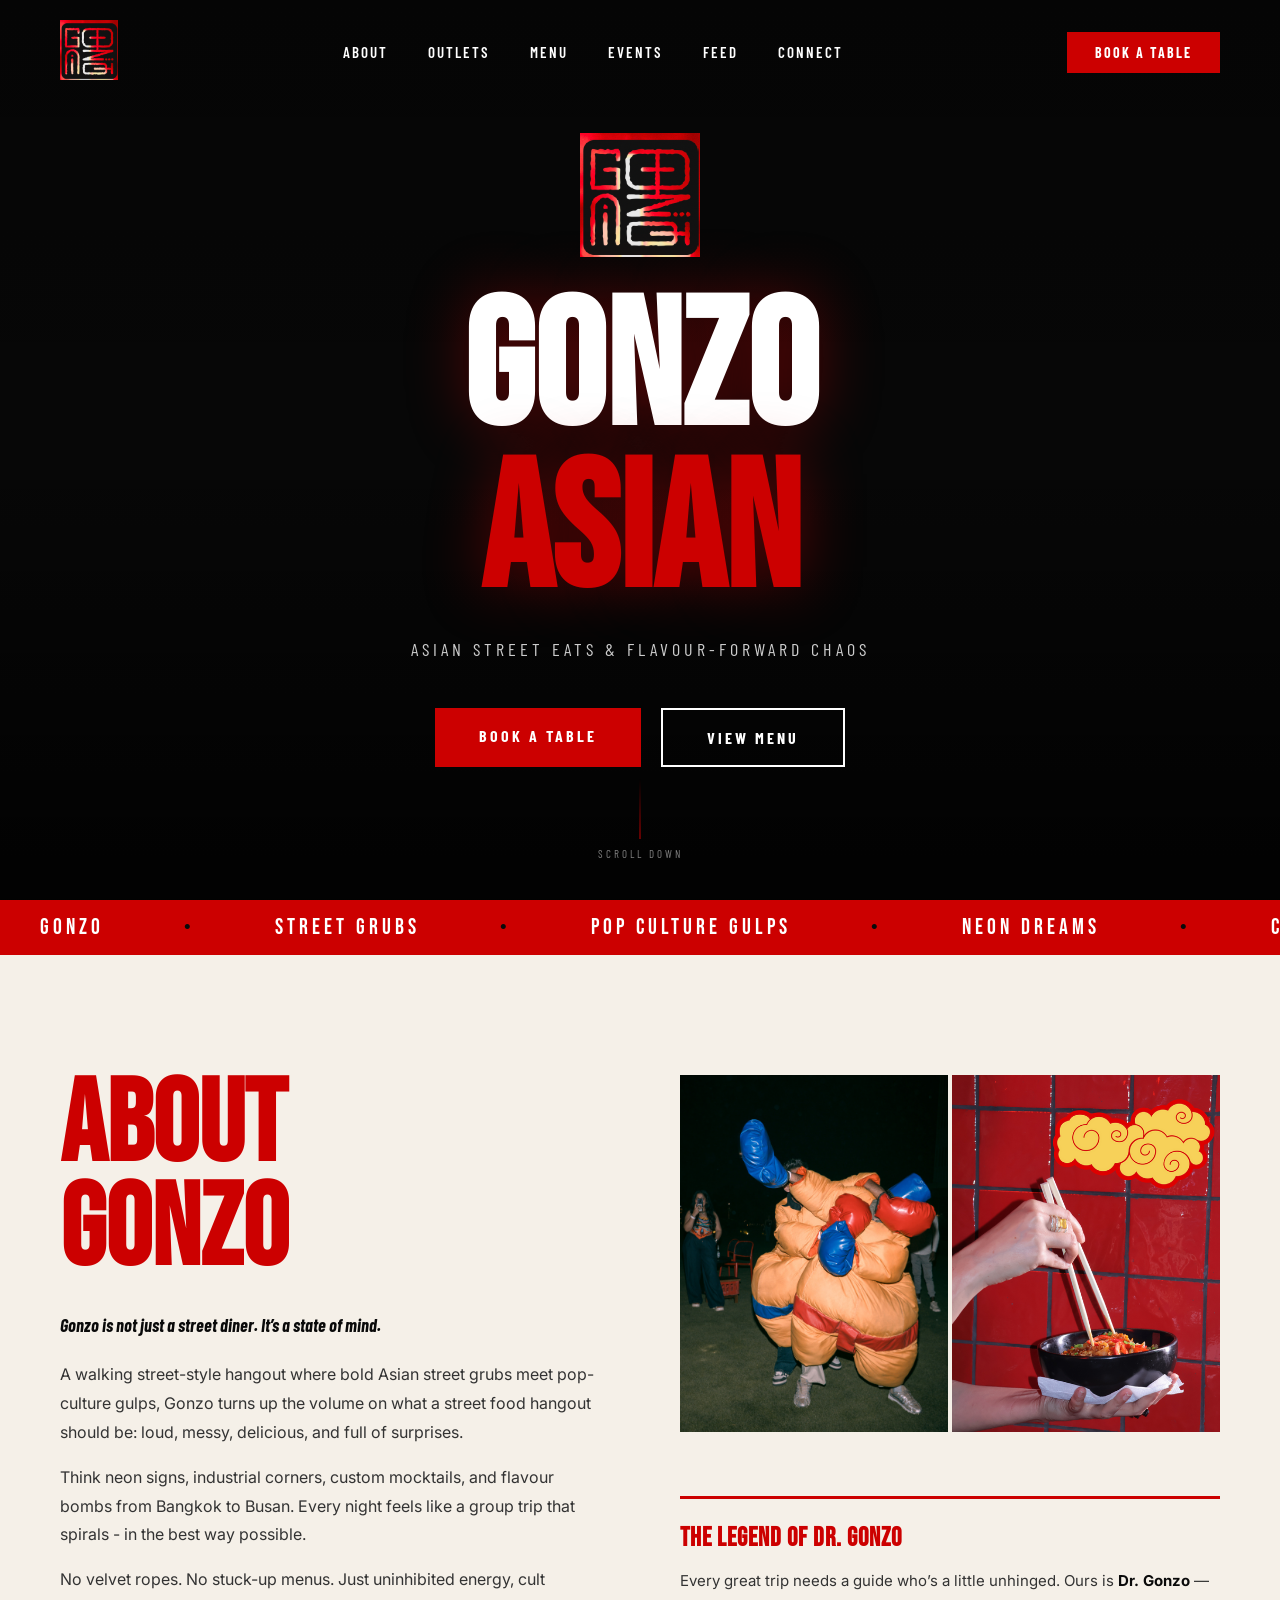
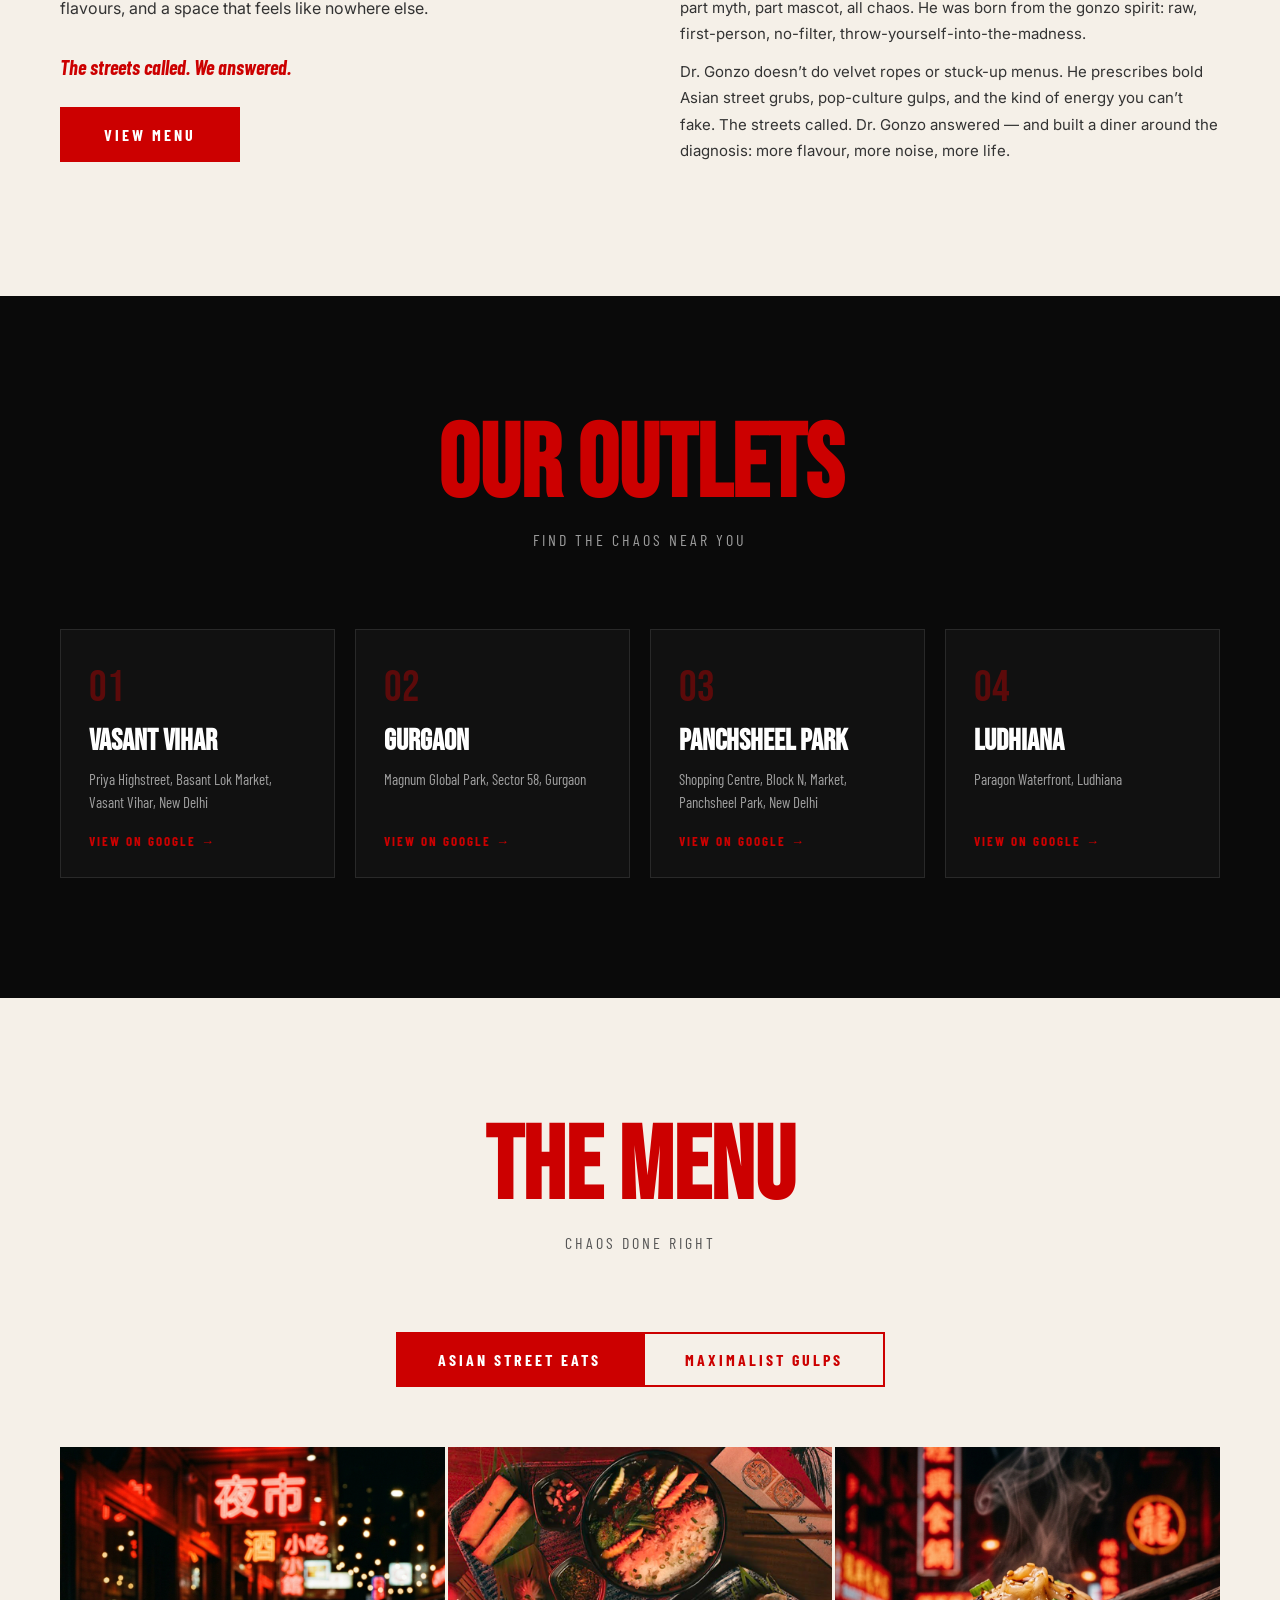
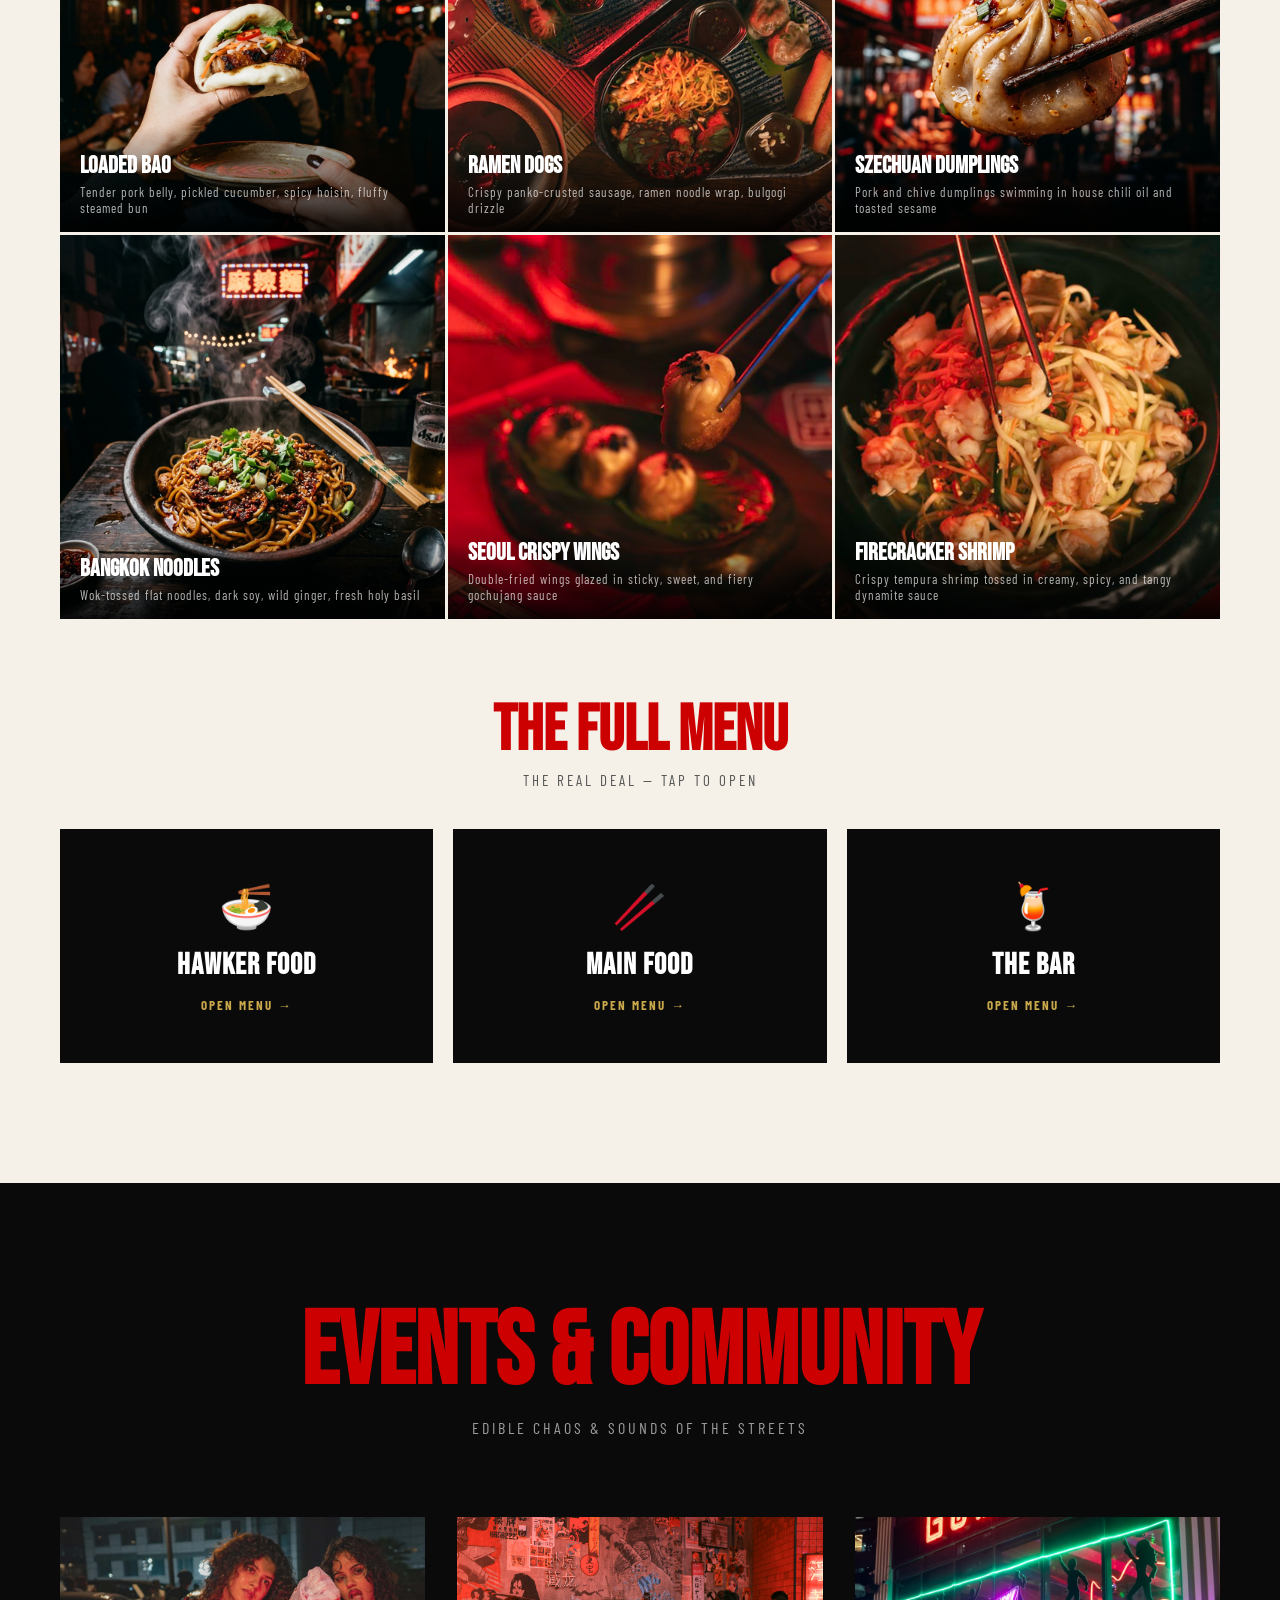
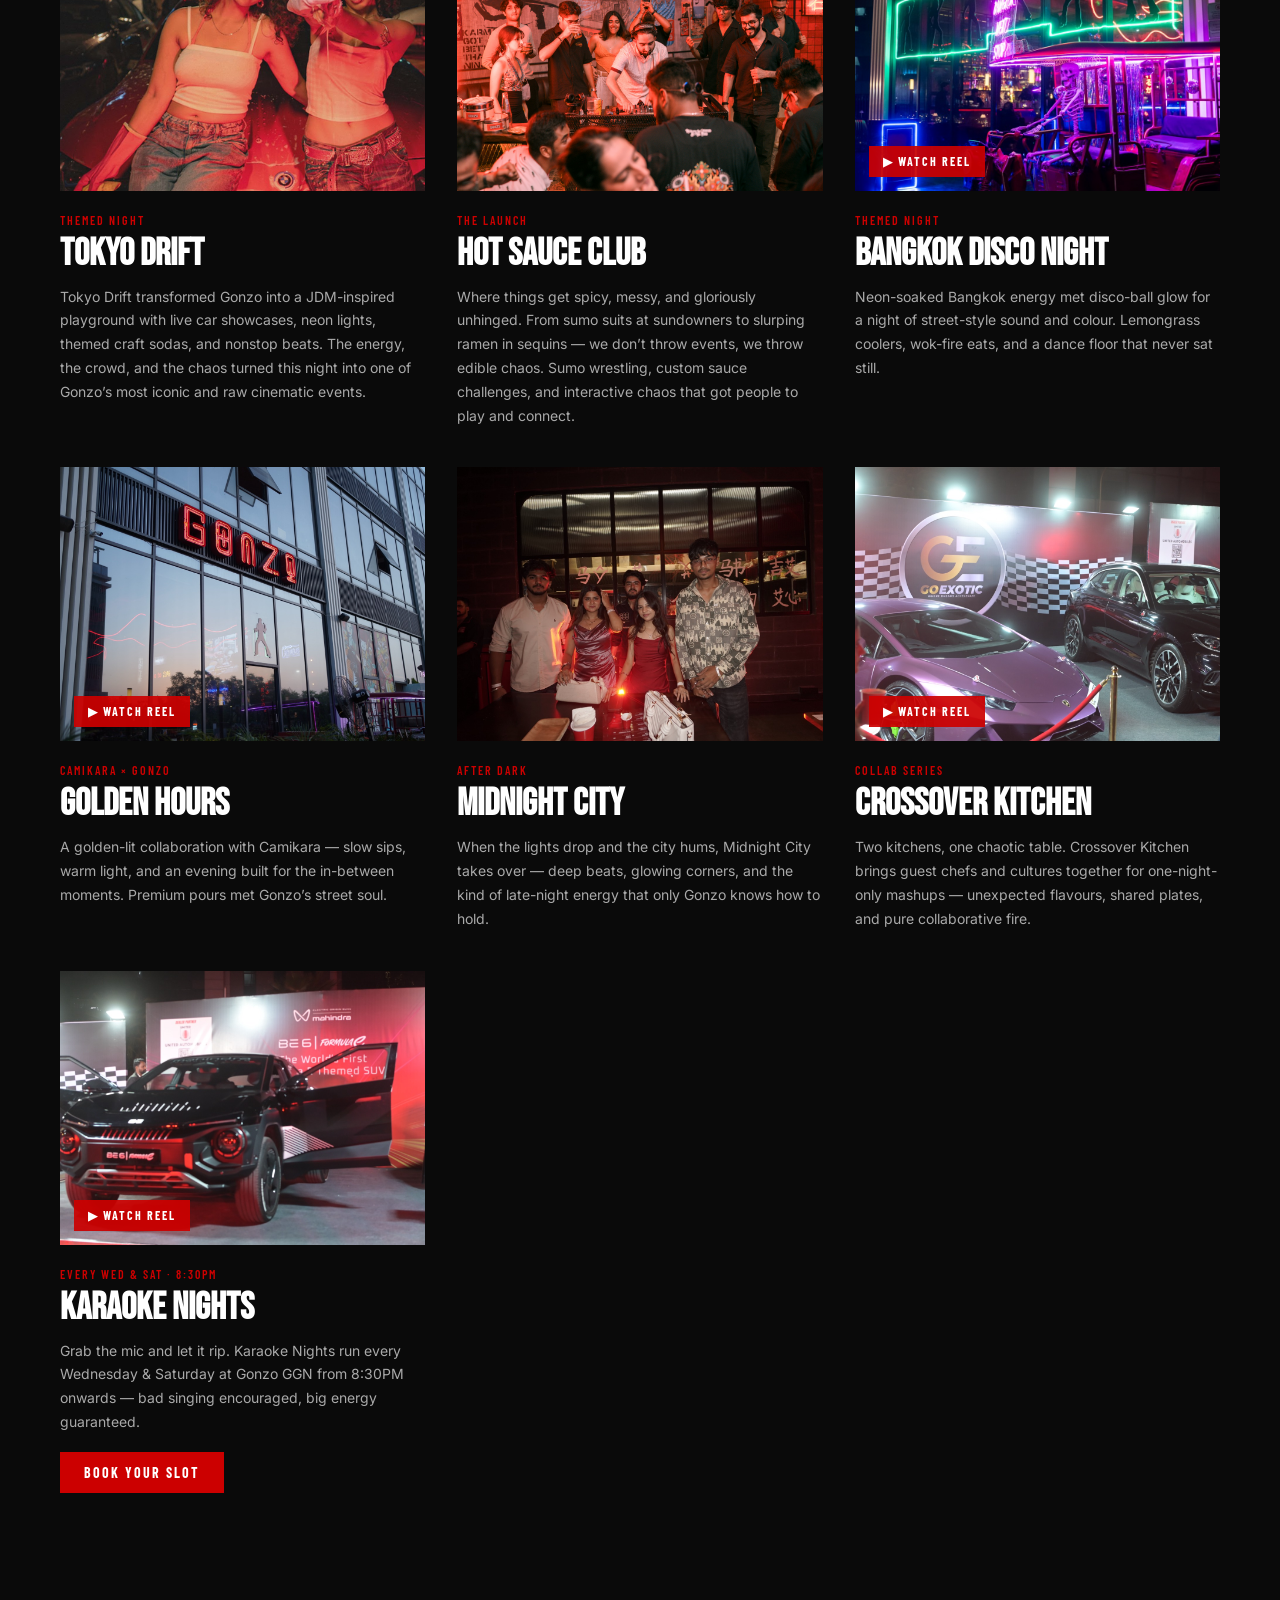
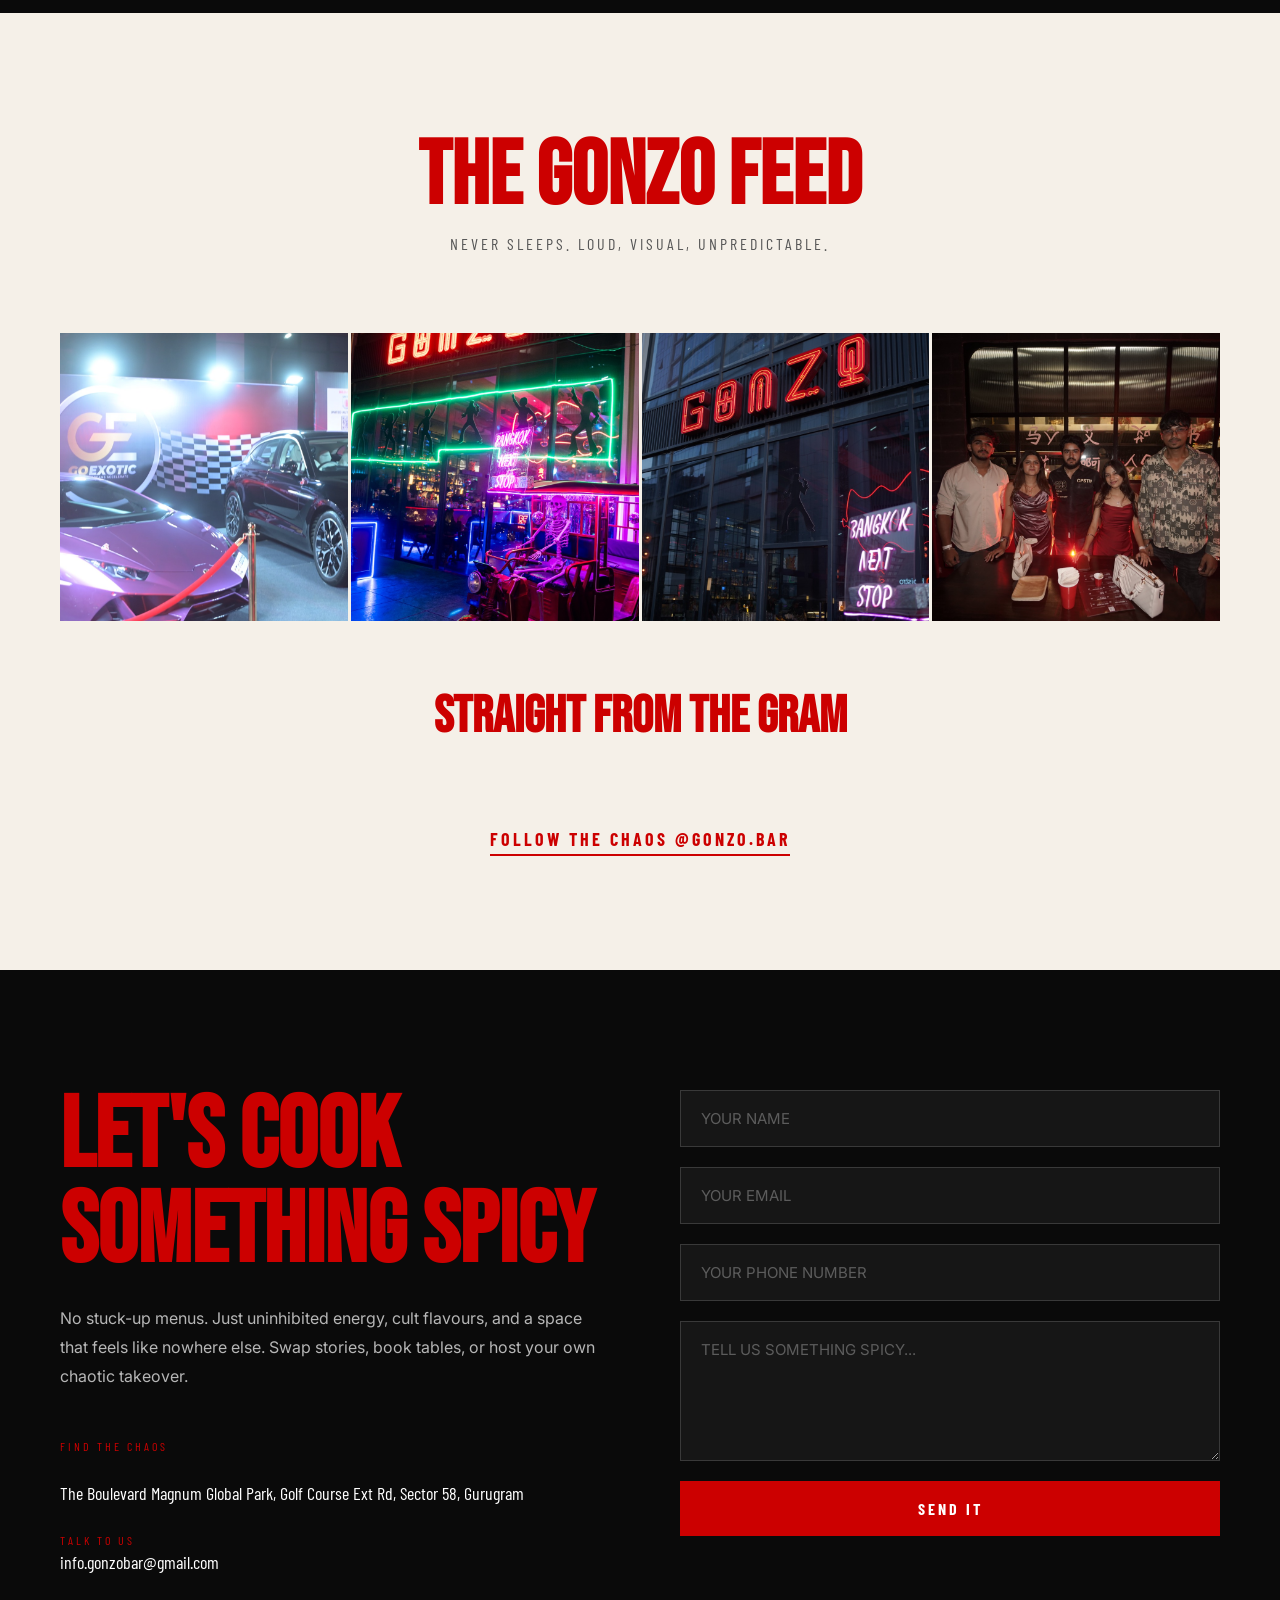
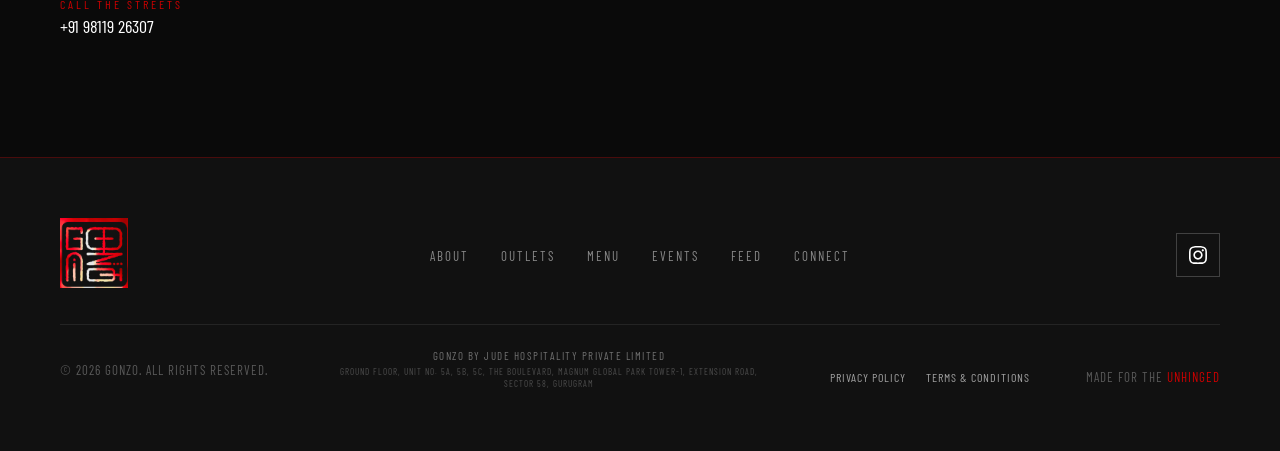
==== commit 593a496f: "Revamp site per Website Changes brief - About: add Dr. Gonzo storyline, remove mission/vision, add V" ====
--- a/index.html
+++ b/index.html
@@ -4,11 +4,11 @@
   <meta charset="UTF-8">
   <meta name="viewport" content="width=device-width, initial-scale=1.0">
   <title>Gonzo Asian | Asian Street Eats &amp; Flavour-Forward Chaos</title>
-  <meta name="description" content="Gonzo is not just a street diner—it’s a state of mind. Serving unapologetically bold Asian street food and signature themed craft mocktails in Gurugram. Get ready for edible chaos.">
-  
+  <meta name="description" content="Gonzo is not just a street diner—it’s a state of mind. Serving unapologetically bold Asian street food and signature themed craft mocktails. Get ready for edible chaos.">
+
   <!-- Favicon -->
   <link rel="icon" type="image/png" href="images/logo.png">
-  
+
   <!-- Stylesheets -->
   <link rel="stylesheet" href="css/style.css">
 </head>
@@ -23,10 +23,10 @@
     </div>
     <ul class="nav-links">
       <li><a href="#about">About</a></li>
-      <li><a href="#experience">Experience</a></li>
+      <li><a href="#outlets">Outlets</a></li>
       <li><a href="#menu">Menu</a></li>
       <li><a href="#events">Events</a></li>
-      <li><a href="#ko">KO</a></li>
+      <li><a href="#social">Feed</a></li>
       <li><a href="#contact">Connect</a></li>
     </ul>
     <div class="nav-reserve">
@@ -42,10 +42,10 @@
   <!-- ── MOBILE MENU ── -->
   <div class="mobile-menu" id="mobile-menu">
     <a href="#about">About</a>
-    <a href="#experience">Experience</a>
+    <a href="#outlets">Outlets</a>
     <a href="#menu">Menu</a>
     <a href="#events">Events</a>
-    <a href="#ko">KO</a>
+    <a href="#social">Feed</a>
     <a href="#contact">Connect</a>
   </div>
 
@@ -99,66 +99,69 @@
         <p class="about-body">Think neon signs, industrial corners, custom mocktails, and flavour bombs from Bangkok to Busan. Every night feels like a group trip that spirals - in the best way possible.</p>
         <p class="about-body">No velvet ropes. No stuck-up menus. Just uninhibited energy, cult flavours, and a space that feels like nowhere else.</p>
         <p class="about-cta">The streets called. We answered.</p>
+        <a href="#menu" class="btn-primary about-menu-btn">View Menu</a>
       </div>
       <div class="about-right">
         <div class="about-imgs">
           <img src="images/pdf_p2_img1.png" alt="Gonzo Back-Alley Street Culture">
-          <img src="images/pdf_p2_img2.png" alt="Gonzo Grime & Glow">
-        </div>
-        <div class="about-mvbox">
-          <h4>MISSION</h4>
-          <p>TO SERVE UNAPOLOGETICALLY BOLD FOOD AND DRINKS INSPIRED BY ASIAN STREET CULTURE, IN A SPACE THAT FEELS LIKE A POP-CULTURE PLAYGROUND, FREE, CHAOTIC, AND BUILT FOR GOOD TIMES.</p>
-        </div>
-        <div class="about-mvbox">
-          <h4>VISION</h4>
-          <p>TO BECOME INDIA’S MOST ICONIC STREET-STYLE DINER - BLENDING FOOD, FLAVOUR, AND CULTURAL ENERGY INTO A LIFESTYLE MOVEMENT THAT REDEFINES HOW THIS GENERATION EATS, GULPS, AND UNWINDS.</p>
-        </div>
-      </div>
-    </div>
-  </section>
-
-  <!-- ── EXPERIENCE ── -->
-  <section id="experience" class="reveal">
+          <img src="images/pdf_p2_img2.png" alt="Gonzo Grime &amp; Glow">
+        </div>
+        <div class="about-story">
+          <h4>THE LEGEND OF DR. GONZO</h4>
+          <p>Every great trip needs a guide who’s a little unhinged. Ours is <strong>Dr. Gonzo</strong> — part myth, part mascot, all chaos. He was born from the gonzo spirit: raw, first-person, no-filter, throw-yourself-into-the-madness.</p>
+          <p>Dr. Gonzo doesn’t do velvet ropes or stuck-up menus. He prescribes bold Asian street grubs, pop-culture gulps, and the kind of energy you can’t fake. The streets called. Dr. Gonzo answered — and built a diner around the diagnosis: more flavour, more noise, more life.</p>
+        </div>
+      </div>
+    </div>
+  </section>
+
+  <!-- ── OUTLETS ── -->
+  <section id="outlets" class="reveal">
     <div class="section-header">
-      <h2>THE GONZO WORLD</h2>
-      <p>OFFLINE &amp; OFF THE RAILS</p>
-    </div>
-    <div class="exp-grid">
-      <div class="exp-card">
-        <img src="images/food_spread.png" alt="Asian Street Eats">
-        <div class="exp-card-overlay">
-          <h3>ASIAN STREET EATS</h3>
-          <p>BUT LOUDER</p>
-        </div>
-      </div>
-      <div class="exp-card">
-        <img src="images/cocktails.png" alt="Maximalist Gulps">
-        <div class="exp-card-overlay">
-          <h3>MAXIMALIST GULPS</h3>
-          <p>CRAFT DRINKS WITH CULTURE</p>
-        </div>
-      </div>
-      <div class="exp-card">
-        <img src="images/crowd.png" alt="A Fever Dream">
-        <div class="exp-card-overlay">
-          <h3>A FEVER DREAM</h3>
-          <p>A WALKING STREET</p>
-        </div>
-      </div>
-    </div>
-  </section>
-
-  <!-- ── FOOD & DRINKS ── -->
+      <h2>OUR OUTLETS</h2>
+      <p>FIND THE CHAOS NEAR YOU</p>
+    </div>
+    <div class="outlets-grid">
+      <a class="outlet-card" href="https://www.google.com/maps/search/?api=1&amp;query=Gonzo+Priya+Highstreet+Basant+Lok+Market+Vasant+Vihar+New+Delhi" target="_blank" rel="noopener noreferrer">
+        <div class="outlet-num">01</div>
+        <h3>Vasant Vihar</h3>
+        <p>Priya Highstreet, Basant Lok Market, Vasant Vihar, New Delhi</p>
+        <span class="outlet-link">View on Google &rarr;</span>
+      </a>
+      <a class="outlet-card" href="https://www.google.com/maps/search/?api=1&amp;query=Gonzo+Magnum+Global+Park+Sector+58+Gurgaon" target="_blank" rel="noopener noreferrer">
+        <div class="outlet-num">02</div>
+        <h3>Gurgaon</h3>
+        <p>Magnum Global Park, Sector 58, Gurgaon</p>
+        <span class="outlet-link">View on Google &rarr;</span>
+      </a>
+      <a class="outlet-card" href="https://www.google.com/maps/search/?api=1&amp;query=Gonzo+Panchsheel+Park+Block+N+Market+New+Delhi" target="_blank" rel="noopener noreferrer">
+        <div class="outlet-num">03</div>
+        <h3>Panchsheel Park</h3>
+        <p>Shopping Centre, Block N, Market, Panchsheel Park, New Delhi</p>
+        <span class="outlet-link">View on Google &rarr;</span>
+      </a>
+      <a class="outlet-card" href="https://www.google.com/maps/search/?api=1&amp;query=Gonzo+Paragon+Waterfront+Ludhiana" target="_blank" rel="noopener noreferrer">
+        <div class="outlet-num">04</div>
+        <h3>Ludhiana</h3>
+        <p>Paragon Waterfront, Ludhiana</p>
+        <span class="outlet-link">View on Google &rarr;</span>
+      </a>
+    </div>
+  </section>
+
+  <!-- ── MENU ── -->
   <section id="menu" class="reveal">
     <div class="section-header">
       <h2>THE MENU</h2>
       <p>CHAOS DONE RIGHT</p>
     </div>
+
+    <!-- Visual taster: photos & video -->
     <div class="menu-tabs">
       <button class="menu-tab active" data-target="menu-food">ASIAN STREET EATS</button>
       <button class="menu-tab" data-target="menu-drinks">MAXIMALIST GULPS</button>
     </div>
-    
+
     <!-- Food Grid -->
     <div class="menu-grid active" id="menu-food">
       <div class="menu-item">
@@ -250,15 +253,53 @@
         </div>
       </div>
     </div>
-  </section>
-
-  <!-- ── EVENTS ── -->
+
+    <!-- Actual Menu (real PDFs) -->
+    <div class="menu-actual">
+      <h3 class="menu-actual-title">THE FULL MENU</h3>
+      <p class="menu-actual-sub">The real deal — tap to open</p>
+      <div class="menu-pdf-grid">
+        <a class="menu-pdf-card" href="menu/hawker-food.pdf" target="_blank" rel="noopener noreferrer">
+          <span class="menu-pdf-icon">🍜</span>
+          <h4>HAWKER FOOD</h4>
+          <span class="menu-pdf-link">Open Menu &rarr;</span>
+        </a>
+        <a class="menu-pdf-card" href="menu/main-food.pdf" target="_blank" rel="noopener noreferrer">
+          <span class="menu-pdf-icon">🥢</span>
+          <h4>MAIN FOOD</h4>
+          <span class="menu-pdf-link">Open Menu &rarr;</span>
+        </a>
+        <a class="menu-pdf-card" href="menu/bar.pdf" target="_blank" rel="noopener noreferrer">
+          <span class="menu-pdf-icon">🍹</span>
+          <h4>THE BAR</h4>
+          <span class="menu-pdf-link">Open Menu &rarr;</span>
+        </a>
+      </div>
+    </div>
+  </section>
+
+  <!-- ── EVENTS & COMMUNITY ── -->
   <section id="events" class="reveal">
     <div class="section-header">
-      <h2>LIVE EXPERIENCES</h2>
+      <h2>EVENTS &amp; COMMUNITY</h2>
       <p>EDIBLE CHAOS &amp; SOUNDS OF THE STREETS</p>
     </div>
+
     <div class="events-grid">
+
+      <!-- 1. Tokyo Drift -->
+      <div class="event-item">
+        <div class="event-card">
+          <img src="images/pdf_p12_img1.png" alt="Tokyo Drift">
+        </div>
+        <div class="event-info">
+          <div class="event-tag">THEMED NIGHT</div>
+          <h3>TOKYO DRIFT</h3>
+          <p>Tokyo Drift transformed Gonzo into a JDM-inspired playground with live car showcases, neon lights, themed craft sodas, and nonstop beats. The energy, the crowd, and the chaos turned this night into one of Gonzo’s most iconic and raw cinematic events.</p>
+        </div>
+      </div>
+
+      <!-- 2. Hot Sauce Club -->
       <div class="event-item">
         <div class="event-card">
           <img src="images/pdf_p10_img1.png" alt="Hot Sauce Club">
@@ -266,87 +307,113 @@
         <div class="event-info">
           <div class="event-tag">THE LAUNCH</div>
           <h3>HOT SAUCE CLUB</h3>
-          <p>Where things get spicy, messy, and gloriously unhinged. From sumo suits at sundowners to slurping ramen in sequins—we don’t throw events, we throw edible chaos. The evening came alive with sumo wrestling, custom sauce challenges, and interactive chaos that got people to play and connect.</p>
-        </div>
-      </div>
-      <div class="event-item">
-        <div class="event-card">
-          <img src="images/pdf_p12_img1.png" alt="Tokyo Drift">
+          <p>Where things get spicy, messy, and gloriously unhinged. From sumo suits at sundowners to slurping ramen in sequins — we don’t throw events, we throw edible chaos. Sumo wrestling, custom sauce challenges, and interactive chaos that got people to play and connect.</p>
+        </div>
+      </div>
+
+      <!-- 3. Bangkok Disco Night -->
+      <div class="event-item">
+        <div class="event-card">
+          <img src="images/events/bangkok_1.jpg" alt="Bangkok Disco Night">
+          <a class="event-reel-badge" href="https://www.instagram.com/reel/DUGc7KMEo6_/" target="_blank" rel="noopener noreferrer">▶ WATCH REEL</a>
         </div>
         <div class="event-info">
           <div class="event-tag">THEMED NIGHT</div>
-          <h3>TOKYO DRIFT</h3>
-          <p>Tokyo Drift transformed Gonzo into a JDM-inspired playground with live car showcases, neon lights, themed craft sodas, and nonstop beats. The energy, the crowd, and the chaos turned this night into one of Gonzo’s most iconic and raw cinematic atmospheric events.</p>
-        </div>
-      </div>
-      <div class="event-item">
-        <div class="event-card">
-          <img src="images/pdf_p11_img1.png" alt="Wrap It Up">
-        </div>
-        <div class="event-info">
-          <div class="event-tag">PRIVATE WORKSHOP</div>
-          <h3>WRAP IT UP</h3>
-          <p>We curated a private dim-sum-making workshop with Shradha Sahney (BingeNotCringe), bringing together a handpicked circle of 10-12 creators. One long table, flour-covered hands, shared conversations, and creators learning, folding, laughing, and shooting together.</p>
-        </div>
-      </div>
-    </div>
-  </section>
-
-  <!-- ── KO BY GONZO ── -->
-  <section id="ko" class="reveal">
-    <div class="ko-inner">
-      <div class="ko-left">
-        <h2>KO BY<br><span>GONZO</span></h2>
-        <p>KO is Gonzo’s new flavour-forward dining lounge — inspired by “knocked out” and built for nights with a little more punch. It carries the same Gonzo energy, but elevated: cleaner lines, stronger flavours, deeper profiles, and a more refined, sensory-centric cuisine experience.</p>
-        <p>Think bold signature mocktails, spicy pairings, artisan yuzu and tea rituals, and custom plates designed to hit without the hype. Premium, but still playful. Street, but sharper.</p>
-        <div class="ko-detail">LAUNCHING JANUARY 2026 // SECTOR 58, GURUGRAM</div>
-      </div>
-      <div class="ko-right">
-        <img src="images/pdf_p13_img1.png" alt="KO by Gonzo flavour-forward culinary experience">
-      </div>
-    </div>
-  </section>
-
-  <!-- ── SOCIAL ── -->
+          <h3>BANGKOK DISCO NIGHT</h3>
+          <p>Neon-soaked Bangkok energy met disco-ball glow for a night of street-style sound and colour. Lemongrass coolers, wok-fire eats, and a dance floor that never sat still.</p>
+        </div>
+      </div>
+
+      <!-- 4. Golden Hours (Camikara) -->
+      <div class="event-item">
+        <div class="event-card">
+          <img src="images/events/golden_1.jpg" alt="Camikara Golden Hours">
+          <a class="event-reel-badge" href="https://www.instagram.com/reel/DVqzlODjDdC/" target="_blank" rel="noopener noreferrer">▶ WATCH REEL</a>
+        </div>
+        <div class="event-info">
+          <div class="event-tag">CAMIKARA × GONZO</div>
+          <h3>GOLDEN HOURS</h3>
+          <p>A golden-lit collaboration with Camikara — slow sips, warm light, and an evening built for the in-between moments. Premium pours met Gonzo’s street soul.</p>
+        </div>
+      </div>
+
+      <!-- 5. Midnight City -->
+      <div class="event-item">
+        <div class="event-card">
+          <img src="images/events/midnight_1.jpg" alt="Midnight City">
+        </div>
+        <div class="event-info">
+          <div class="event-tag">AFTER DARK</div>
+          <h3>MIDNIGHT CITY</h3>
+          <p>When the lights drop and the city hums, Midnight City takes over — deep beats, glowing corners, and the kind of late-night energy that only Gonzo knows how to hold.</p>
+        </div>
+      </div>
+
+      <!-- 6. Crossover Kitchen -->
+      <div class="event-item">
+        <div class="event-card">
+          <img src="images/events/feed_3.jpg" alt="Crossover Kitchen">
+          <a class="event-reel-badge" href="https://www.instagram.com/reel/DXt7D36kUK1/" target="_blank" rel="noopener noreferrer">▶ WATCH REEL</a>
+        </div>
+        <div class="event-info">
+          <div class="event-tag">COLLAB SERIES</div>
+          <h3>CROSSOVER KITCHEN</h3>
+          <p>Two kitchens, one chaotic table. Crossover Kitchen brings guest chefs and cultures together for one-night-only mashups — unexpected flavours, shared plates, and pure collaborative fire.</p>
+        </div>
+      </div>
+
+      <!-- 7. Karaoke Nights -->
+      <div class="event-item">
+        <div class="event-card">
+          <img src="images/events/feed_1.jpg" alt="Gonzo Karaoke Nights">
+          <a class="event-reel-badge" href="https://www.instagram.com/reel/DMmqdxIu4cq/" target="_blank" rel="noopener noreferrer">▶ WATCH REEL</a>
+        </div>
+        <div class="event-info">
+          <div class="event-tag">EVERY WED &amp; SAT · 8:30PM</div>
+          <h3>KARAOKE NIGHTS</h3>
+          <p>Grab the mic and let it rip. Karaoke Nights run every Wednesday &amp; Saturday at Gonzo GGN from 8:30PM onwards — bad singing encouraged, big energy guaranteed.</p>
+          <a class="event-book-btn" href="https://publish.district.in/stats/?event_ids=68eccecef1c41341bdb0e9f3" target="_blank" rel="noopener noreferrer">BOOK YOUR SLOT</a>
+        </div>
+      </div>
+
+    </div>
+  </section>
+
+  <!-- ── SOCIAL / THE GONZO FEED ── -->
   <section id="social" class="reveal">
     <div class="section-header">
       <h2>THE GONZO FEED</h2>
       <p>NEVER SLEEPS. LOUD, VISUAL, UNPREDICTABLE.</p>
     </div>
+
+    <!-- Pics -->
     <div class="insta-grid">
       <div class="insta-item">
-        <img src="images/pdf_p3_img1.png" alt="Gonzo Insta Grime 1">
-        <div class="insta-overlay">
-          <svg viewBox="0 0 24 24">
-            <path d="M12 2.163c3.204 0 3.584.012 4.85.07 3.252.148 4.771 1.691 4.919 4.919.058 1.265.069 1.645.069 4.849 0 3.205-.012 3.584-.069 4.849-.149 3.225-1.664 4.771-4.919 4.919-1.266.058-1.644.07-4.85.07-3.204 0-3.584-.012-4.849-.07-3.26-.149-4.771-1.699-4.919-4.92-.058-1.265-.07-1.644-.07-4.849 0-3.204.013-3.583.07-4.849.149-3.227 1.664-4.771 4.919-4.919 1.266-.057 1.645-.069 4.849-.069zm0-2c-3.259 0-3.667.014-4.947.072-4.358.2-6.78 2.618-6.98 6.98-.059 1.281-.073 1.689-.073 4.948 0 3.259.014 3.668.072 4.948.2 4.358 2.618 6.78 6.98 6.98 1.281.058 1.689.072 4.948.072 3.259 0 3.668-.014 4.948-.072 4.354-.2 6.782-2.618 6.979-6.98.059-1.28.073-1.689.073-4.948 0-3.259-.014-3.667-.072-4.947-.196-4.354-2.617-6.78-6.979-6.98-1.281-.059-1.69-.073-4.949-.073zm0 5.838c-3.403 0-6.162 2.759-6.162 6.162s2.759 6.163 6.162 6.163 6.162-2.759 6.162-6.163c0-3.403-2.759-6.162-6.162-6.162zm0 10.162c-2.209 0-4-1.79-4-4 0-2.209 1.791-4 4-4s4 1.791 4 4c0 2.21-1.791 4-4 4zm6.406-11.845c-.796 0-1.441.645-1.441 1.44s.645 1.44 1.441 1.44c.795 0 1.439-.645 1.439-1.44s-.644-1.44-1.439-1.44z"/>
-          </svg>
-        </div>
+        <img src="images/events/feed_2.jpg" alt="Gonzo Feed">
+        <div class="insta-overlay"><svg viewBox="0 0 24 24"><path d="M12 2.163c3.204 0 3.584.012 4.85.07 3.252.148 4.771 1.691 4.919 4.919.058 1.265.069 1.645.069 4.849 0 3.205-.012 3.584-.069 4.849-.149 3.225-1.664 4.771-4.919 4.919-1.266.058-1.644.07-4.85.07-3.204 0-3.584-.012-4.849-.07-3.26-.149-4.771-1.699-4.919-4.92-.058-1.265-.07-1.644-.07-4.849 0-3.204.013-3.583.07-4.849.149-3.227 1.664-4.771 4.919-4.919 1.266-.057 1.645-.069 4.849-.069zm0-2c-3.259 0-3.667.014-4.947.072-4.358.2-6.78 2.618-6.98 6.98-.059 1.281-.073 1.689-.073 4.948 0 3.259.014 3.668.072 4.948.2 4.358 2.618 6.78 6.98 6.98 1.281.058 1.689.072 4.948.072 3.259 0 3.668-.014 4.948-.072 4.354-.2 6.782-2.618 6.979-6.98.059-1.28.073-1.689.073-4.948 0-3.259-.014-3.667-.072-4.947-.196-4.354-2.617-6.78-6.979-6.98-1.281-.059-1.69-.073-4.949-.073zm0 5.838c-3.403 0-6.162 2.759-6.162 6.162s2.759 6.163 6.162 6.163 6.162-2.759 6.162-6.163c0-3.403-2.759-6.162-6.162-6.162zm0 10.162c-2.209 0-4-1.79-4-4 0-2.209 1.791-4 4-4s4 1.791 4 4c0 2.21-1.791 4-4 4zm6.406-11.845c-.796 0-1.441.645-1.441 1.44s.645 1.44 1.441 1.44c.795 0 1.439-.645 1.439-1.44s-.644-1.44-1.439-1.44z"/></svg></div>
       </div>
       <div class="insta-item">
-        <img src="images/pdf_p3_img2.png" alt="Gonzo Insta Grime 2">
-        <div class="insta-overlay">
-          <svg viewBox="0 0 24 24">
-            <path d="M12 2.163c3.204 0 3.584.012 4.85.07 3.252.148 4.771 1.691 4.919 4.919.058 1.265.069 1.645.069 4.849 0 3.205-.012 3.584-.069 4.849-.149 3.225-1.664 4.771-4.919 4.919-1.266.058-1.644.07-4.85.07-3.204 0-3.584-.012-4.849-.07-3.26-.149-4.771-1.699-4.919-4.92-.058-1.265-.07-1.644-.07-4.849 0-3.204.013-3.583.07-4.849.149-3.227 1.664-4.771 4.919-4.919 1.266-.057 1.645-.069 4.849-.069zm0-2c-3.259 0-3.667.014-4.947.072-4.358.2-6.78 2.618-6.98 6.98-.059 1.281-.073 1.689-.073 4.948 0 3.259.014 3.668.072 4.948.2 4.358 2.618 6.78 6.98 6.98 1.281.058 1.689.072 4.948.072 3.259 0 3.668-.014 4.948-.072 4.354-.2 6.782-2.618 6.979-6.98.059-1.28.073-1.689.073-4.948 0-3.259-.014-3.667-.072-4.947-.196-4.354-2.617-6.78-6.979-6.98-1.281-.059-1.69-.073-4.949-.073zm0 5.838c-3.403 0-6.162 2.759-6.162 6.162s2.759 6.163 6.162 6.163 6.162-2.759 6.162-6.163c0-3.403-2.759-6.162-6.162-6.162zm0 10.162c-2.209 0-4-1.79-4-4 0-2.209 1.791-4 4-4s4 1.791 4 4c0 2.21-1.791 4-4 4zm6.406-11.845c-.796 0-1.441.645-1.441 1.44s.645 1.44 1.441 1.44c.795 0 1.439-.645 1.439-1.44s-.644-1.44-1.439-1.44z"/>
-          </svg>
-        </div>
+        <img src="images/events/bangkok_2.jpg" alt="Gonzo Feed">
+        <div class="insta-overlay"><svg viewBox="0 0 24 24"><path d="M12 2.163c3.204 0 3.584.012 4.85.07 3.252.148 4.771 1.691 4.919 4.919.058 1.265.069 1.645.069 4.849 0 3.205-.012 3.584-.069 4.849-.149 3.225-1.664 4.771-4.919 4.919-1.266.058-1.644.07-4.85.07-3.204 0-3.584-.012-4.849-.07-3.26-.149-4.771-1.699-4.919-4.92-.058-1.265-.07-1.644-.07-4.849 0-3.204.013-3.583.07-4.849.149-3.227 1.664-4.771 4.919-4.919 1.266-.057 1.645-.069 4.849-.069zm0-2c-3.259 0-3.667.014-4.947.072-4.358.2-6.78 2.618-6.98 6.98-.059 1.281-.073 1.689-.073 4.948 0 3.259.014 3.668.072 4.948.2 4.358 2.618 6.78 6.98 6.98 1.281.058 1.689.072 4.948.072 3.259 0 3.668-.014 4.948-.072 4.354-.2 6.782-2.618 6.979-6.98.059-1.28.073-1.689.073-4.948 0-3.259-.014-3.667-.072-4.947-.196-4.354-2.617-6.78-6.979-6.98-1.281-.059-1.69-.073-4.949-.073zm0 5.838c-3.403 0-6.162 2.759-6.162 6.162s2.759 6.163 6.162 6.163 6.162-2.759 6.162-6.163c0-3.403-2.759-6.162-6.162-6.162zm0 10.162c-2.209 0-4-1.79-4-4 0-2.209 1.791-4 4-4s4 1.791 4 4c0 2.21-1.791 4-4 4zm6.406-11.845c-.796 0-1.441.645-1.441 1.44s.645 1.44 1.441 1.44c.795 0 1.439-.645 1.439-1.44s-.644-1.44-1.439-1.44z"/></svg></div>
       </div>
       <div class="insta-item">
-        <img src="images/pdf_p4_img1.png" alt="Gonzo Insta Tribe 1">
-        <div class="insta-overlay">
-          <svg viewBox="0 0 24 24">
-            <path d="M12 2.163c3.204 0 3.584.012 4.85.07 3.252.148 4.771 1.691 4.919 4.919.058 1.265.069 1.645.069 4.849 0 3.205-.012 3.584-.069 4.849-.149 3.225-1.664 4.771-4.919 4.919-1.266.058-1.644.07-4.85.07-3.204 0-3.584-.012-4.849-.07-3.26-.149-4.771-1.699-4.919-4.92-.058-1.265-.07-1.644-.07-4.849 0-3.204.013-3.583.07-4.849.149-3.227 1.664-4.771 4.919-4.919 1.266-.057 1.645-.069 4.849-.069zm0-2c-3.259 0-3.667.014-4.947.072-4.358.2-6.78 2.618-6.98 6.98-.059 1.281-.073 1.689-.073 4.948 0 3.259.014 3.668.072 4.948.2 4.358 2.618 6.78 6.98 6.98 1.281.058 1.689.072 4.948.072 3.259 0 3.668-.014 4.948-.072 4.354-.2 6.782-2.618 6.979-6.98.059-1.28.073-1.689.073-4.948 0-3.259-.014-3.667-.072-4.947-.196-4.354-2.617-6.78-6.979-6.98-1.281-.059-1.69-.073-4.949-.073zm0 5.838c-3.403 0-6.162 2.759-6.162 6.162s2.759 6.163 6.162 6.163 6.162-2.759 6.162-6.163c0-3.403-2.759-6.162-6.162-6.162zm0 10.162c-2.209 0-4-1.79-4-4 0-2.209 1.791-4 4-4s4 1.791 4 4c0 2.21-1.791 4-4 4zm6.406-11.845c-.796 0-1.441.645-1.441 1.44s.645 1.44 1.441 1.44c.795 0 1.439-.645 1.439-1.44s-.644-1.44-1.439-1.44z"/>
-          </svg>
-        </div>
+        <img src="images/events/golden_2.jpg" alt="Gonzo Feed">
+        <div class="insta-overlay"><svg viewBox="0 0 24 24"><path d="M12 2.163c3.204 0 3.584.012 4.85.07 3.252.148 4.771 1.691 4.919 4.919.058 1.265.069 1.645.069 4.849 0 3.205-.012 3.584-.069 4.849-.149 3.225-1.664 4.771-4.919 4.919-1.266.058-1.644.07-4.85.07-3.204 0-3.584-.012-4.849-.07-3.26-.149-4.771-1.699-4.919-4.92-.058-1.265-.07-1.644-.07-4.849 0-3.204.013-3.583.07-4.849.149-3.227 1.664-4.771 4.919-4.919 1.266-.057 1.645-.069 4.849-.069zm0-2c-3.259 0-3.667.014-4.947.072-4.358.2-6.78 2.618-6.98 6.98-.059 1.281-.073 1.689-.073 4.948 0 3.259.014 3.668.072 4.948.2 4.358 2.618 6.78 6.98 6.98 1.281.058 1.689.072 4.948.072 3.259 0 3.668-.014 4.948-.072 4.354-.2 6.782-2.618 6.979-6.98.059-1.28.073-1.689.073-4.948 0-3.259-.014-3.667-.072-4.947-.196-4.354-2.617-6.78-6.979-6.98-1.281-.059-1.69-.073-4.949-.073zm0 5.838c-3.403 0-6.162 2.759-6.162 6.162s2.759 6.163 6.162 6.163 6.162-2.759 6.162-6.163c0-3.403-2.759-6.162-6.162-6.162zm0 10.162c-2.209 0-4-1.79-4-4 0-2.209 1.791-4 4-4s4 1.791 4 4c0 2.21-1.791 4-4 4zm6.406-11.845c-.796 0-1.441.645-1.441 1.44s.645 1.44 1.441 1.44c.795 0 1.439-.645 1.439-1.44s-.644-1.44-1.439-1.44z"/></svg></div>
       </div>
       <div class="insta-item">
-        <img src="images/pdf_p4_img2.png" alt="Gonzo Insta Tribe 2">
-        <div class="insta-overlay">
-          <svg viewBox="0 0 24 24">
-            <path d="M12 2.163c3.204 0 3.584.012 4.85.07 3.252.148 4.771 1.691 4.919 4.919.058 1.265.069 1.645.069 4.849 0 3.205-.012 3.584-.069 4.849-.149 3.225-1.664 4.771-4.919 4.919-1.266.058-1.644.07-4.85.07-3.204 0-3.584-.012-4.849-.07-3.26-.149-4.771-1.699-4.919-4.92-.058-1.265-.07-1.644-.07-4.849 0-3.204.013-3.583.07-4.849.149-3.227 1.664-4.771 4.919-4.919 1.266-.057 1.645-.069 4.849-.069zm0-2c-3.259 0-3.667.014-4.947.072-4.358.2-6.78 2.618-6.98 6.98-.059 1.281-.073 1.689-.073 4.948 0 3.259.014 3.668.072 4.948.2 4.358 2.618 6.78 6.98 6.98 1.281.058 1.689.072 4.948.072 3.259 0 3.668-.014 4.948-.072 4.354-.2 6.782-2.618 6.979-6.98.059-1.28.073-1.689.073-4.948 0-3.259-.014-3.667-.072-4.947-.196-4.354-2.617-6.78-6.979-6.98-1.281-.059-1.69-.073-4.949-.073zm0 5.838c-3.403 0-6.162 2.759-6.162 6.162s2.759 6.163 6.162 6.163 6.162-2.759 6.162-6.163c0-3.403-2.759-6.162-6.162-6.162zm0 10.162c-2.209 0-4-1.79-4-4 0-2.209 1.791-4 4-4s4 1.791 4 4c0 2.21-1.791 4-4 4zm6.406-11.845c-.796 0-1.441.645-1.441 1.44s.645 1.44 1.441 1.44c.795 0 1.439-.645 1.439-1.44s-.644-1.44-1.439-1.44z"/>
-          </svg>
-        </div>
-      </div>
-    </div>
+        <img src="images/events/midnight_2.jpg" alt="Gonzo Feed">
+        <div class="insta-overlay"><svg viewBox="0 0 24 24"><path d="M12 2.163c3.204 0 3.584.012 4.85.07 3.252.148 4.771 1.691 4.919 4.919.058 1.265.069 1.645.069 4.849 0 3.205-.012 3.584-.069 4.849-.149 3.225-1.664 4.771-4.919 4.919-1.266.058-1.644.07-4.85.07-3.204 0-3.584-.012-4.849-.07-3.26-.149-4.771-1.699-4.919-4.92-.058-1.265-.07-1.644-.07-4.849 0-3.204.013-3.583.07-4.849.149-3.227 1.664-4.771 4.919-4.919 1.266-.057 1.645-.069 4.849-.069zm0-2c-3.259 0-3.667.014-4.947.072-4.358.2-6.78 2.618-6.98 6.98-.059 1.281-.073 1.689-.073 4.948 0 3.259.014 3.668.072 4.948.2 4.358 2.618 6.78 6.98 6.98 1.281.058 1.689.072 4.948.072 3.259 0 3.668-.014 4.948-.072 4.354-.2 6.782-2.618 6.979-6.98.059-1.28.073-1.689.073-4.948 0-3.259-.014-3.667-.072-4.947-.196-4.354-2.617-6.78-6.979-6.98-1.281-.059-1.69-.073-4.949-.073zm0 5.838c-3.403 0-6.162 2.759-6.162 6.162s2.759 6.163 6.162 6.163 6.162-2.759 6.162-6.163c0-3.403-2.759-6.162-6.162-6.162zm0 10.162c-2.209 0-4-1.79-4-4 0-2.209 1.791-4 4-4s4 1.791 4 4c0 2.21-1.791 4-4 4zm6.406-11.845c-.796 0-1.441.645-1.441 1.44s.645 1.44 1.441 1.44c.795 0 1.439-.645 1.439-1.44s-.644-1.44-1.439-1.44z"/></svg></div>
+      </div>
+    </div>
+
+    <!-- Videos: live Instagram reels -->
+    <h3 class="feed-reels-title">STRAIGHT FROM THE GRAM</h3>
+    <div class="reels-grid">
+      <blockquote class="instagram-media" data-instgrm-permalink="https://www.instagram.com/reel/DV8wCsyEYnw/" data-instgrm-version="14"></blockquote>
+      <blockquote class="instagram-media" data-instgrm-permalink="https://www.instagram.com/reel/DXt7D36kUK1/" data-instgrm-version="14"></blockquote>
+      <blockquote class="instagram-media" data-instgrm-permalink="https://www.instagram.com/reel/DMmqdxIu4cq/" data-instgrm-version="14"></blockquote>
+    </div>
+
     <div class="social-cta">
       <a href="https://www.instagram.com/gonzo.bar" target="_blank" rel="noopener noreferrer">FOLLOW THE CHAOS @GONZO.BAR</a>
     </div>
@@ -365,11 +432,11 @@
           </div>
           <div class="contact-item">
             <label>TALK TO US</label>
-            <a href="mailto:hello@gonzoasian.in">hello@gonzoasian.in</a>
+            <a href="mailto:info.gonzobar@gmail.com">info.gonzobar@gmail.com</a>
           </div>
           <div class="contact-item">
             <label>CALL THE STREETS</label>
-            <a href="tel:+919876543210">+91 98765 43210</a>
+            <a href="tel:+919811926307">+91 98119 26307</a>
           </div>
         </div>
       </div>
@@ -395,10 +462,10 @@
       </div>
       <ul class="footer-nav">
         <li><a href="#about">About</a></li>
-        <li><a href="#experience">Experience</a></li>
+        <li><a href="#outlets">Outlets</a></li>
         <li><a href="#menu">Menu</a></li>
         <li><a href="#events">Events</a></li>
-        <li><a href="#ko">KO</a></li>
+        <li><a href="#social">Feed</a></li>
         <li><a href="#contact">Connect</a></li>
       </ul>
       <div class="footer-social">
@@ -407,16 +474,6 @@
             <path d="M12 2.163c3.204 0 3.584.012 4.85.07 3.252.148 4.771 1.691 4.919 4.919.058 1.265.069 1.645.069 4.849 0 3.205-.012 3.584-.069 4.849-.149 3.225-1.664 4.771-4.919 4.919-1.266.058-1.644.07-4.85.07-3.204 0-3.584-.012-4.849-.07-3.26-.149-4.771-1.699-4.919-4.92-.058-1.265-.07-1.644-.07-4.849 0-3.204.013-3.583.07-4.849.149-3.227 1.664-4.771 4.919-4.919 1.266-.057 1.645-.069 4.849-.069zm0-2c-3.259 0-3.667.014-4.947.072-4.358.2-6.78 2.618-6.98 6.98-.059 1.281-.073 1.689-.073 4.948 0 3.259.014 3.668.072 4.948.2 4.358 2.618 6.78 6.98 6.98 1.281.058 1.689.072 4.948.072 3.259 0 3.668-.014 4.948-.072 4.354-.2 6.782-2.618 6.979-6.98.059-1.28.073-1.689.073-4.948 0-3.259-.014-3.667-.072-4.947-.196-4.354-2.617-6.78-6.979-6.98-1.281-.059-1.69-.073-4.949-.073zm0 5.838c-3.403 0-6.162 2.759-6.162 6.162s2.759 6.163 6.162 6.163 6.162-2.759 6.162-6.163c0-3.403-2.759-6.162-6.162-6.162zm0 10.162c-2.209 0-4-1.79-4-4 0-2.209 1.791-4 4-4s4 1.791 4 4c0 2.21-1.791 4-4 4zm6.406-11.845c-.796 0-1.441.645-1.441 1.44s.645 1.44 1.441 1.44c.795 0 1.439-.645 1.439-1.44s-.644-1.44-1.439-1.44z"/>
           </svg>
         </a>
-        <a href="https://facebook.com" target="_blank" rel="noopener noreferrer" aria-label="Facebook">
-          <svg viewBox="0 0 24 24">
-            <path d="M22.675 0h-21.35c-.732 0-1.325.593-1.325 1.325v21.351c0 .731.593 1.324 1.325 1.324h11.495v-9.294h-3.128v-3.622h3.128v-2.671c0-3.1 1.893-4.788 4.659-4.788 1.325 0 2.463.099 2.795.143v3.24l-1.918.001c-1.504 0-1.795.715-1.795 1.763v2.313h3.587l-.467 3.622h-3.12v9.293h6.116c.73 0 1.323-.593 1.323-1.325v-21.35c0-.732-.593-1.325-1.325-1.325z"/>
-          </svg>
-        </a>
-        <a href="https://twitter.com" target="_blank" rel="noopener noreferrer" aria-label="Twitter">
-          <svg viewBox="0 0 24 24">
-            <path d="M18.244 2.25h3.308l-7.227 8.26 8.502 11.24H16.17l-5.214-6.817L4.99 21.75H1.68l7.73-8.835L1.254 2.25H8.08l4.713 6.231zm-1.161 17.52h1.833L7.084 4.126H5.117z"/>
-          </svg>
-        </a>
       </div>
     </div>
     <div class="footer-bottom">
@@ -435,6 +492,6 @@
 
   <!-- Scripts -->
   <script src="js/main.js"></script>
+  <script async src="//www.instagram.com/embed.js"></script>
 </body>
 </html>
-
--- a/css/style.css
+++ b/css/style.css
@@ -116,6 +116,43 @@
 .about-mvbox { border-top: 2px solid var(--red); padding-top: 24px; margin-bottom: 24px; }
 .about-mvbox h4 { font-family: var(--font-condensed); font-weight: 700; font-size: 13px; letter-spacing: 2px; color: var(--red); text-decoration: underline; margin-bottom: 8px; }
 .about-mvbox p { font-family: var(--font-condensed); font-size: 14px; letter-spacing: 1px; line-height: 1.6; color: var(--black); }
+.about-menu-btn { display: inline-block; margin-top: 28px; }
+.about-story { border-top: 3px solid var(--red); padding-top: 24px; margin-top: 32px; }
+.about-story h4 { font-family: var(--font-display); font-size: 26px; letter-spacing: 1px; color: var(--red); margin-bottom: 14px; }
+.about-story p { font-size: 15px; line-height: 1.75; color: #333; margin-bottom: 12px; }
+.about-story strong { color: var(--black); }
+
+/* ── OUTLETS ── */
+#outlets { background: var(--black); padding: 120px 60px; }
+.outlets-grid { max-width: 1300px; margin: 0 auto; display: grid; grid-template-columns: repeat(4, 1fr); gap: 20px; }
+.outlet-card {
+  position: relative; display: flex; flex-direction: column; text-decoration: none;
+  background: var(--dark); border: 1px solid rgba(255,255,255,0.1); padding: 36px 28px 28px;
+  transition: border-color 0.3s, transform 0.3s, background 0.3s; overflow: hidden;
+}
+.outlet-card::before { content: ''; position: absolute; top: 0; left: 0; width: 100%; height: 4px; background: var(--red); transform: scaleX(0); transform-origin: left; transition: transform 0.4s; }
+.outlet-card:hover { border-color: var(--red); transform: translateY(-6px); background: #161616; }
+.outlet-card:hover::before { transform: scaleX(1); }
+.outlet-num { font-family: var(--font-display); font-size: 44px; color: rgba(204,0,0,0.4); line-height: 1; margin-bottom: 16px; }
+.outlet-card h3 { font-family: var(--font-display); font-size: 30px; color: var(--white); line-height: 1; margin-bottom: 12px; }
+.outlet-card p { font-family: var(--font-condensed); font-size: 15px; line-height: 1.5; color: rgba(255,255,255,0.6); flex-grow: 1; margin-bottom: 20px; }
+.outlet-link { font-family: var(--font-condensed); font-weight: 700; font-size: 13px; letter-spacing: 2px; text-transform: uppercase; color: var(--red); }
+
+/* ── ACTUAL MENU (PDFs) ── */
+.menu-actual { max-width: 1300px; margin: 80px auto 0; text-align: center; }
+.menu-actual-title { font-family: var(--font-display); font-size: clamp(40px, 6vw, 64px); color: var(--red); line-height: 1; }
+.menu-actual-sub { font-family: var(--font-condensed); font-size: 15px; letter-spacing: 3px; text-transform: uppercase; color: #555; margin-top: 8px; margin-bottom: 40px; }
+.menu-pdf-grid { display: grid; grid-template-columns: repeat(3, 1fr); gap: 20px; }
+.menu-pdf-card {
+  background: var(--black); color: var(--white); text-decoration: none; padding: 48px 24px;
+  display: flex; flex-direction: column; align-items: center; gap: 14px;
+  border: 2px solid var(--black); transition: transform 0.3s, background 0.3s, border-color 0.3s;
+}
+.menu-pdf-card:hover { transform: translateY(-6px); background: var(--red); border-color: var(--red); }
+.menu-pdf-icon { font-size: 44px; }
+.menu-pdf-card h4 { font-family: var(--font-display); font-size: 30px; letter-spacing: 1px; }
+.menu-pdf-link { font-family: var(--font-condensed); font-weight: 700; font-size: 13px; letter-spacing: 2px; text-transform: uppercase; color: var(--gold); }
+.menu-pdf-card:hover .menu-pdf-link { color: var(--white); }
 
 /* ── EXPERIENCE ── */
 #experience { background: var(--black); padding: 120px 60px; }
@@ -163,23 +200,34 @@
 
 /* ── EVENTS ── */
 #events { background: var(--black); padding: 120px 60px; }
-.events-grid { max-width: 1300px; margin: 0 auto; display: grid; grid-template-columns: 1fr 1fr; gap: 40px; }
+.events-grid { max-width: 1300px; margin: 0 auto; display: grid; grid-template-columns: repeat(3, 1fr); gap: 40px 32px; }
+.event-item { display: flex; flex-direction: column; }
 .event-card { position: relative; overflow: hidden; }
-.event-card img { width: 100%; aspect-ratio: 16/9; object-fit: cover; transition: transform 0.5s; display: block; }
+.event-card img { width: 100%; aspect-ratio: 4/3; object-fit: cover; transition: transform 0.5s; display: block; }
 .event-card:hover img { transform: scale(1.05); }
-.event-info { padding: 28px 0; }
-.event-tag { font-family: var(--font-condensed); font-size: 12px; letter-spacing: 3px; text-transform: uppercase; color: var(--red); margin-bottom: 8px; }
-.event-info h3 { font-family: var(--font-display); font-size: 48px; color: var(--white); line-height: 1; }
-.event-info p { font-family: var(--font-body); font-size: 15px; color: rgba(255,255,255,0.65); margin-top: 12px; line-height: 1.7; }
-
-/* ── KO BY GONZO ── */
-#ko { background: var(--red); padding: 120px 60px; }
-.ko-inner { max-width: 1300px; margin: 0 auto; display: grid; grid-template-columns: 1fr 1fr; gap: 80px; align-items: center; }
-.ko-left h2 { font-family: var(--font-display); font-size: clamp(72px, 9vw, 120px); color: var(--white); line-height: 0.9; }
-.ko-left h2 span { color: var(--black); }
-.ko-left p { font-family: var(--font-body); font-size: 16px; line-height: 1.8; color: rgba(255,255,255,0.9); margin-top: 24px; }
-.ko-left .ko-detail { font-family: var(--font-condensed); font-weight: 700; font-size: 18px; letter-spacing: 2px; color: var(--black); margin-top: 32px; }
-.ko-right img { width: 100%; aspect-ratio: 4/5; object-fit: cover; }
+.event-reel-badge {
+  position: absolute; bottom: 14px; left: 14px; z-index: 2;
+  background: rgba(204,0,0,0.92); color: var(--white); text-decoration: none;
+  font-family: var(--font-condensed); font-weight: 700; font-size: 12px; letter-spacing: 2px;
+  padding: 8px 14px; transition: background 0.3s, transform 0.2s;
+}
+.event-reel-badge:hover { background: var(--red-bright); transform: scale(1.04); }
+.event-info { padding: 22px 0 0; flex-grow: 1; display: flex; flex-direction: column; }
+.event-tag { font-family: var(--font-condensed); font-weight: 600; font-size: 12px; letter-spacing: 2px; text-transform: uppercase; color: var(--red); margin-bottom: 8px; }
+.event-info h3 { font-family: var(--font-display); font-size: 38px; color: var(--white); line-height: 1; }
+.event-info p { font-family: var(--font-body); font-size: 14px; color: rgba(255,255,255,0.65); margin-top: 12px; line-height: 1.7; }
+.event-book-btn {
+  display: inline-block; margin-top: 18px; align-self: flex-start;
+  background: var(--red); color: var(--white); text-decoration: none;
+  font-family: var(--font-condensed); font-weight: 700; font-size: 14px; letter-spacing: 2px;
+  text-transform: uppercase; padding: 12px 24px; transition: background 0.3s, transform 0.2s;
+}
+.event-book-btn:hover { background: var(--red-bright); transform: translateY(-2px); }
+
+/* ── FEED REELS ── */
+.feed-reels-title { text-align: center; font-family: var(--font-display); font-size: clamp(32px, 5vw, 52px); color: var(--red); margin: 64px 0 32px; }
+.reels-grid { max-width: 1300px; margin: 0 auto; display: flex; flex-wrap: wrap; gap: 20px; justify-content: center; }
+.reels-grid .instagram-media { flex: 1 1 320px; max-width: 360px; min-width: 280px; margin: 0 !important; }
 
 /* ── SOCIAL ── */
 #social { background: var(--cream); padding: 120px 60px; }
@@ -265,19 +313,20 @@
   .mobile-menu.open { display: flex; }
   .mobile-menu a { font-family: var(--font-display); font-size: 52px; color: var(--white); text-decoration: none; }
   .mobile-menu a:hover { color: var(--red); }
-  .about-inner, .contact-inner, .ko-inner { grid-template-columns: 1fr; gap: 40px; }
-  #about, #experience, #menu, #events, #ko, #social, #contact { padding: 80px 30px; }
-  .exp-grid { grid-template-columns: 1fr 1fr; }
+  .about-inner, .contact-inner { grid-template-columns: 1fr; gap: 40px; }
+  #about, #outlets, #menu, #events, #social, #contact { padding: 80px 30px; }
   .menu-grid { grid-template-columns: 1fr 1fr; }
   .insta-grid { grid-template-columns: repeat(2, 1fr); }
-  .events-grid { grid-template-columns: 1fr; }
+  .events-grid { grid-template-columns: 1fr 1fr; }
+  .outlets-grid { grid-template-columns: 1fr 1fr; }
+  .menu-pdf-grid { grid-template-columns: 1fr; }
   .footer-inner { grid-template-columns: 1fr; text-align: center; }
   .footer-social { justify-content: center; }
   .footer-nav { flex-wrap: wrap; justify-content: center; }
   .footer-bottom { flex-direction: column; gap: 12px; text-align: center; }
 }
 @media (max-width: 600px) {
-  .exp-grid, .menu-grid, .insta-grid { grid-template-columns: 1fr; }
+  .menu-grid, .insta-grid, .events-grid, .outlets-grid { grid-template-columns: 1fr; }
   .hero-ctas { flex-direction: column; align-items: center; }
   .menu-tabs { flex-direction: column; }
 }
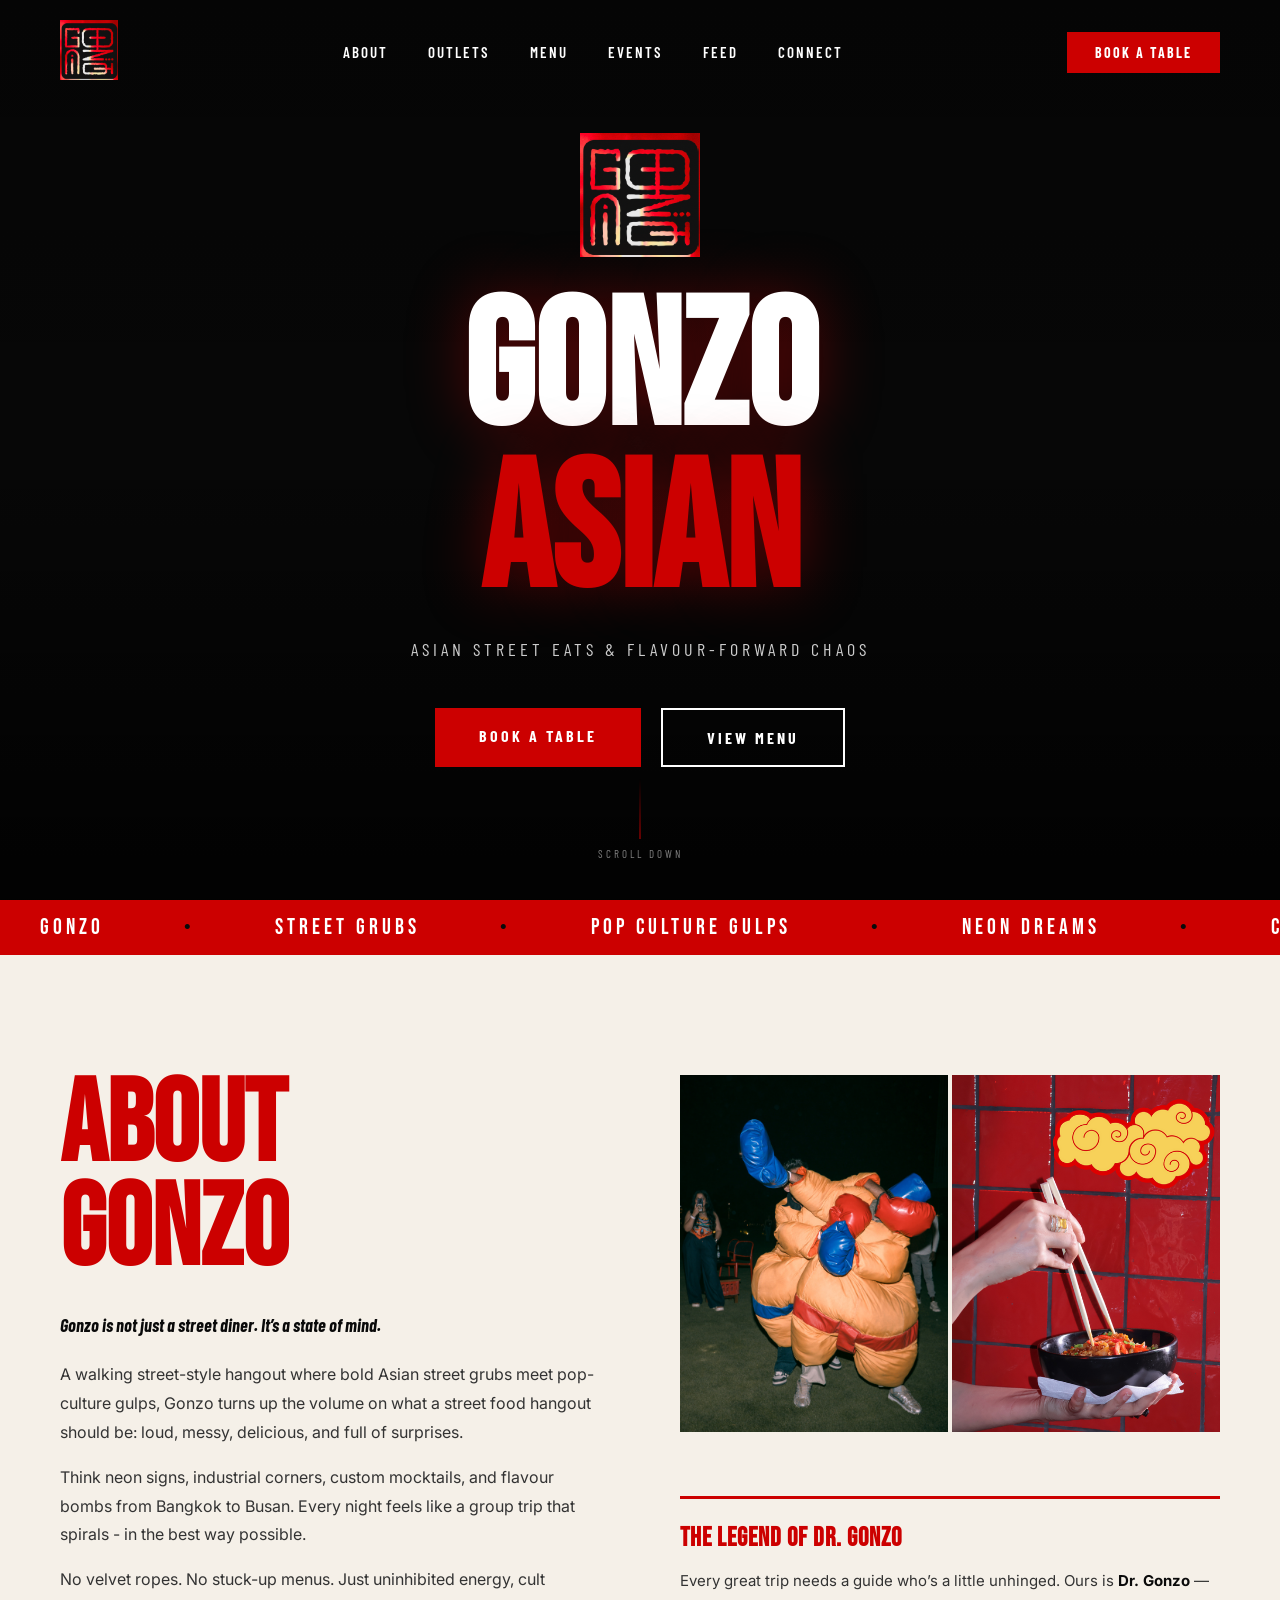
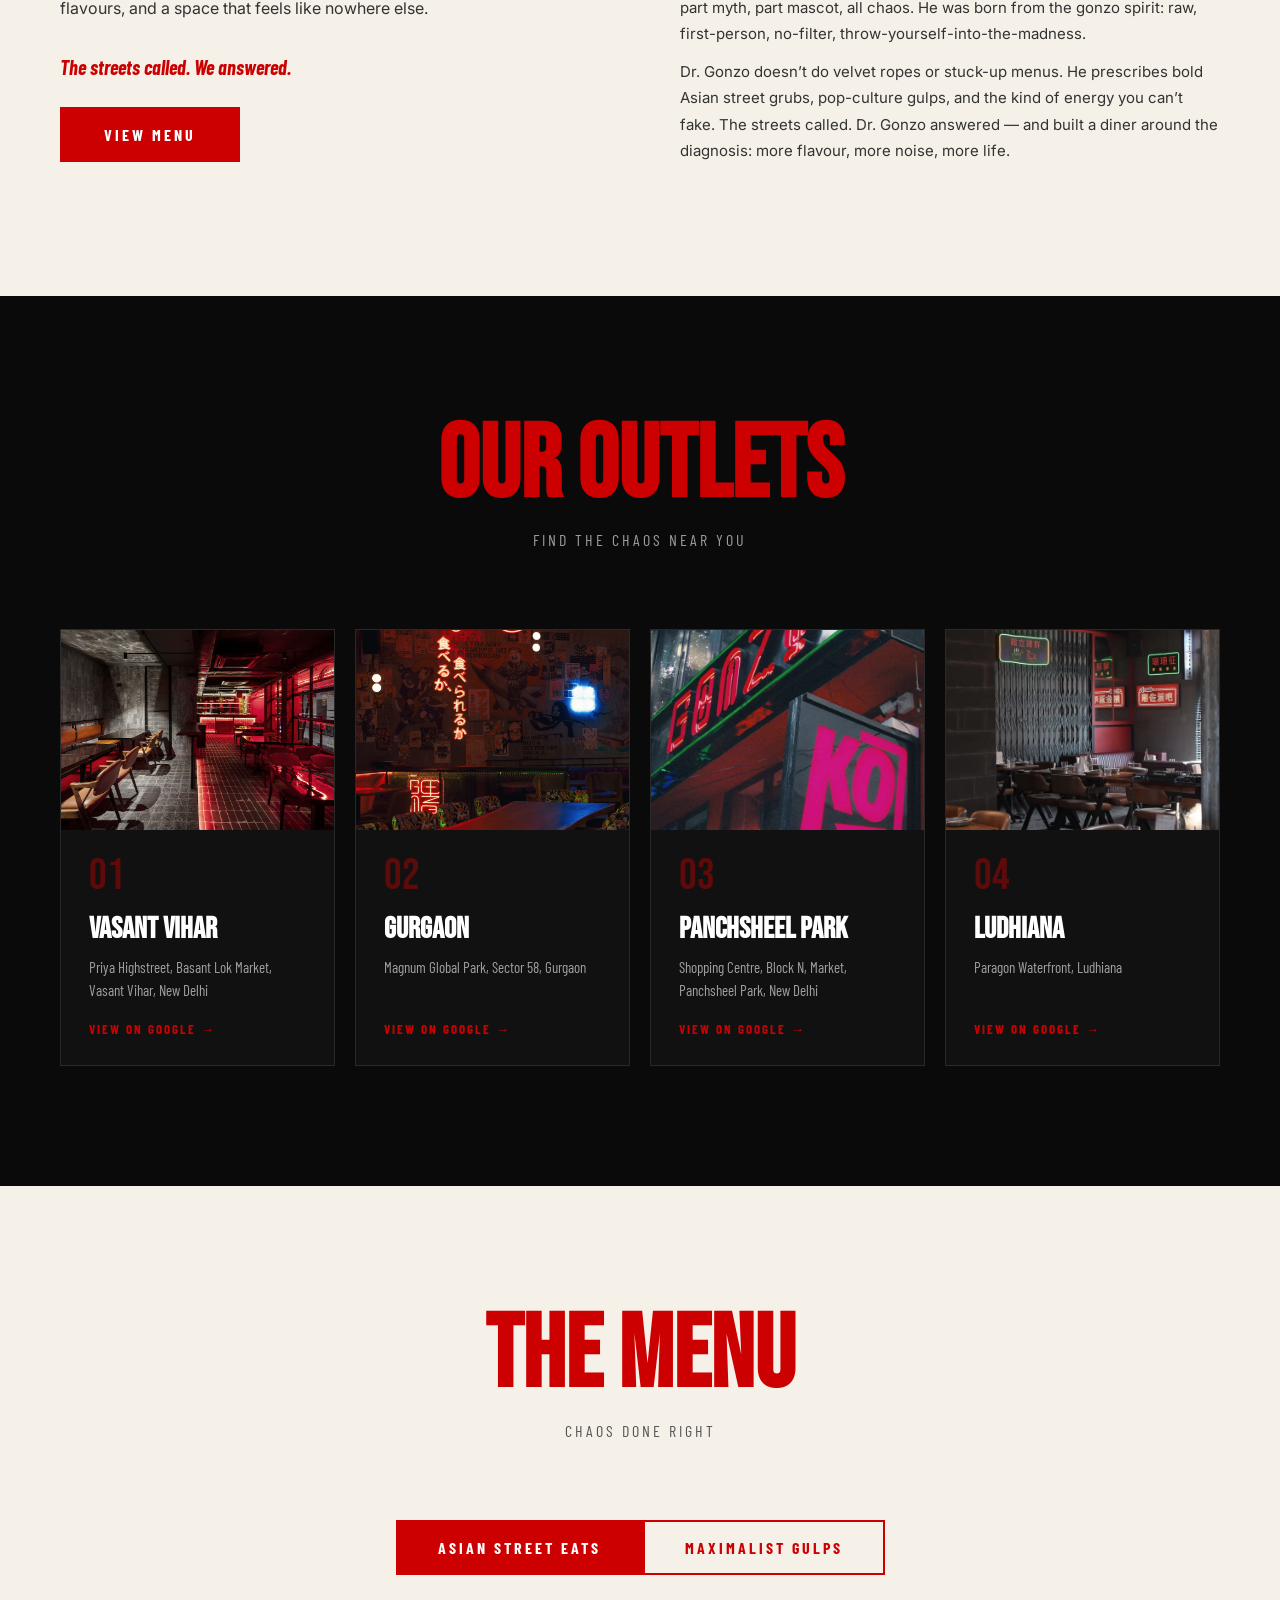
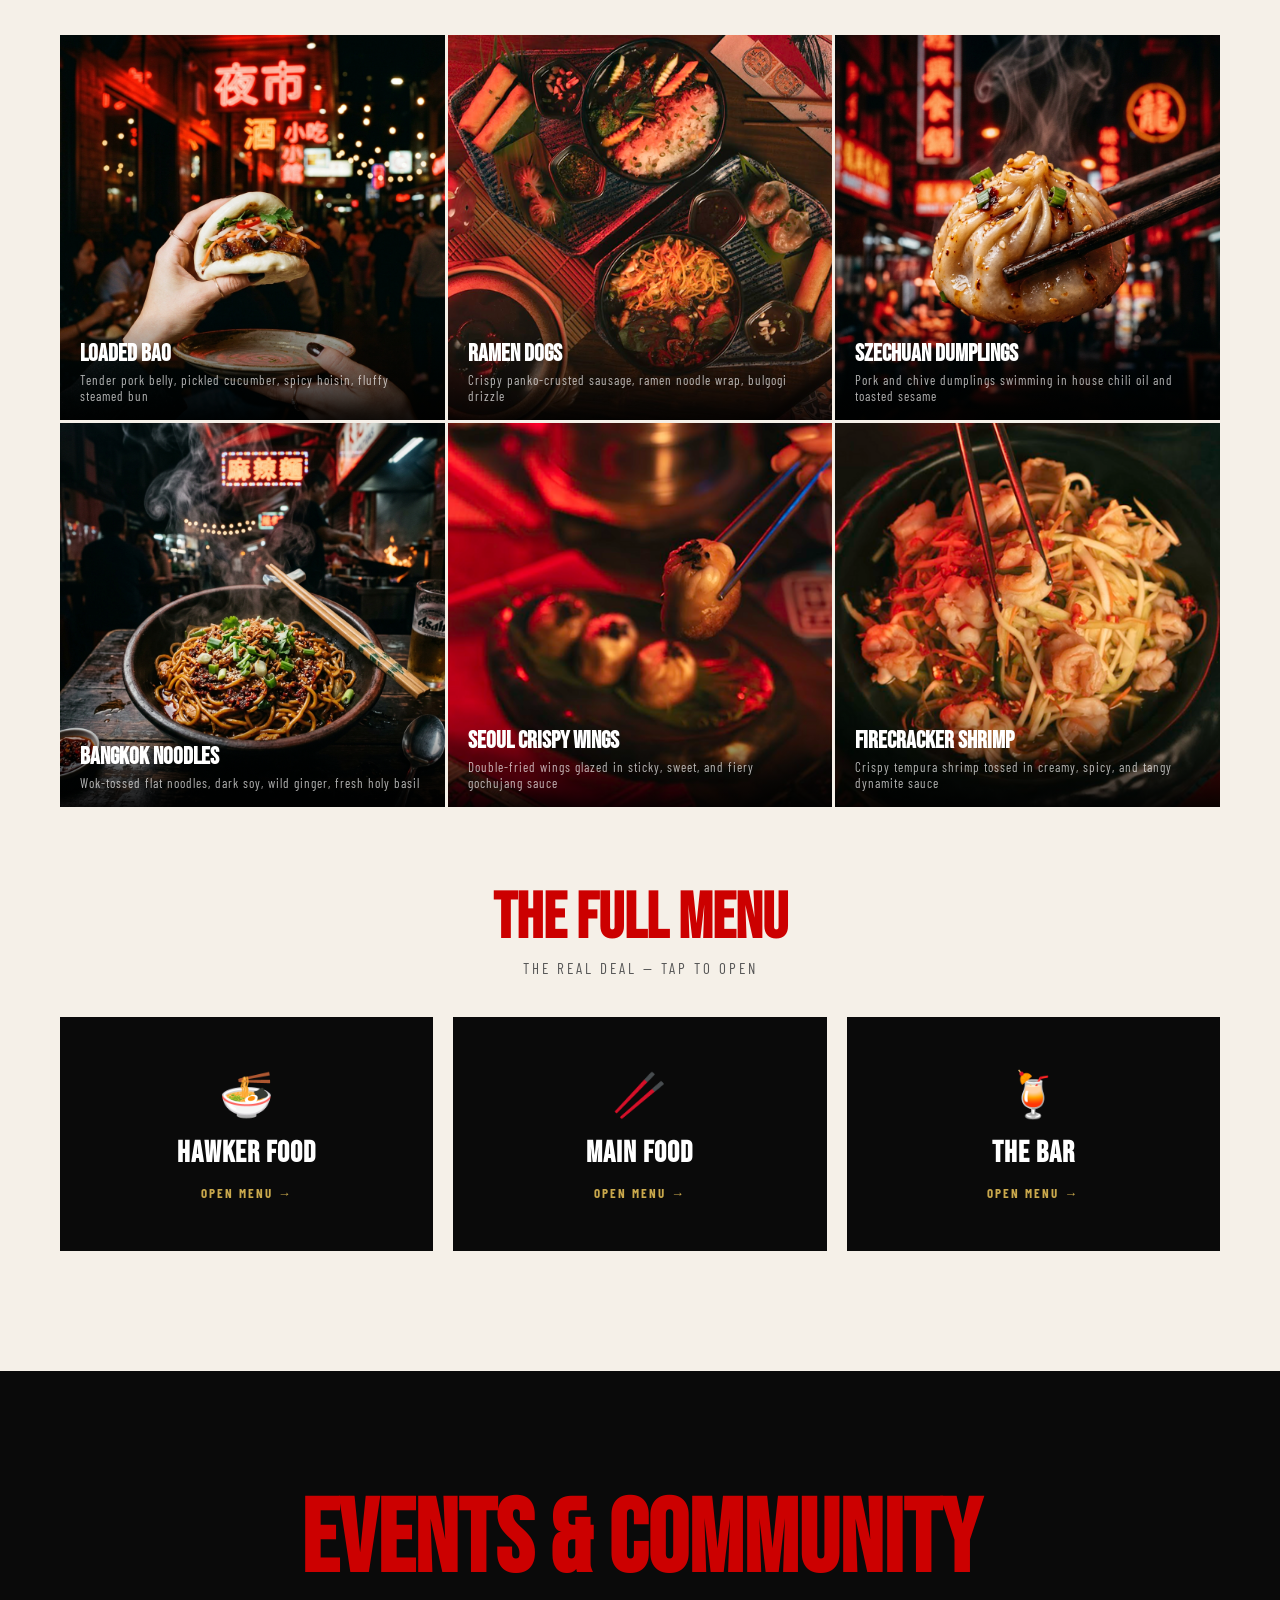
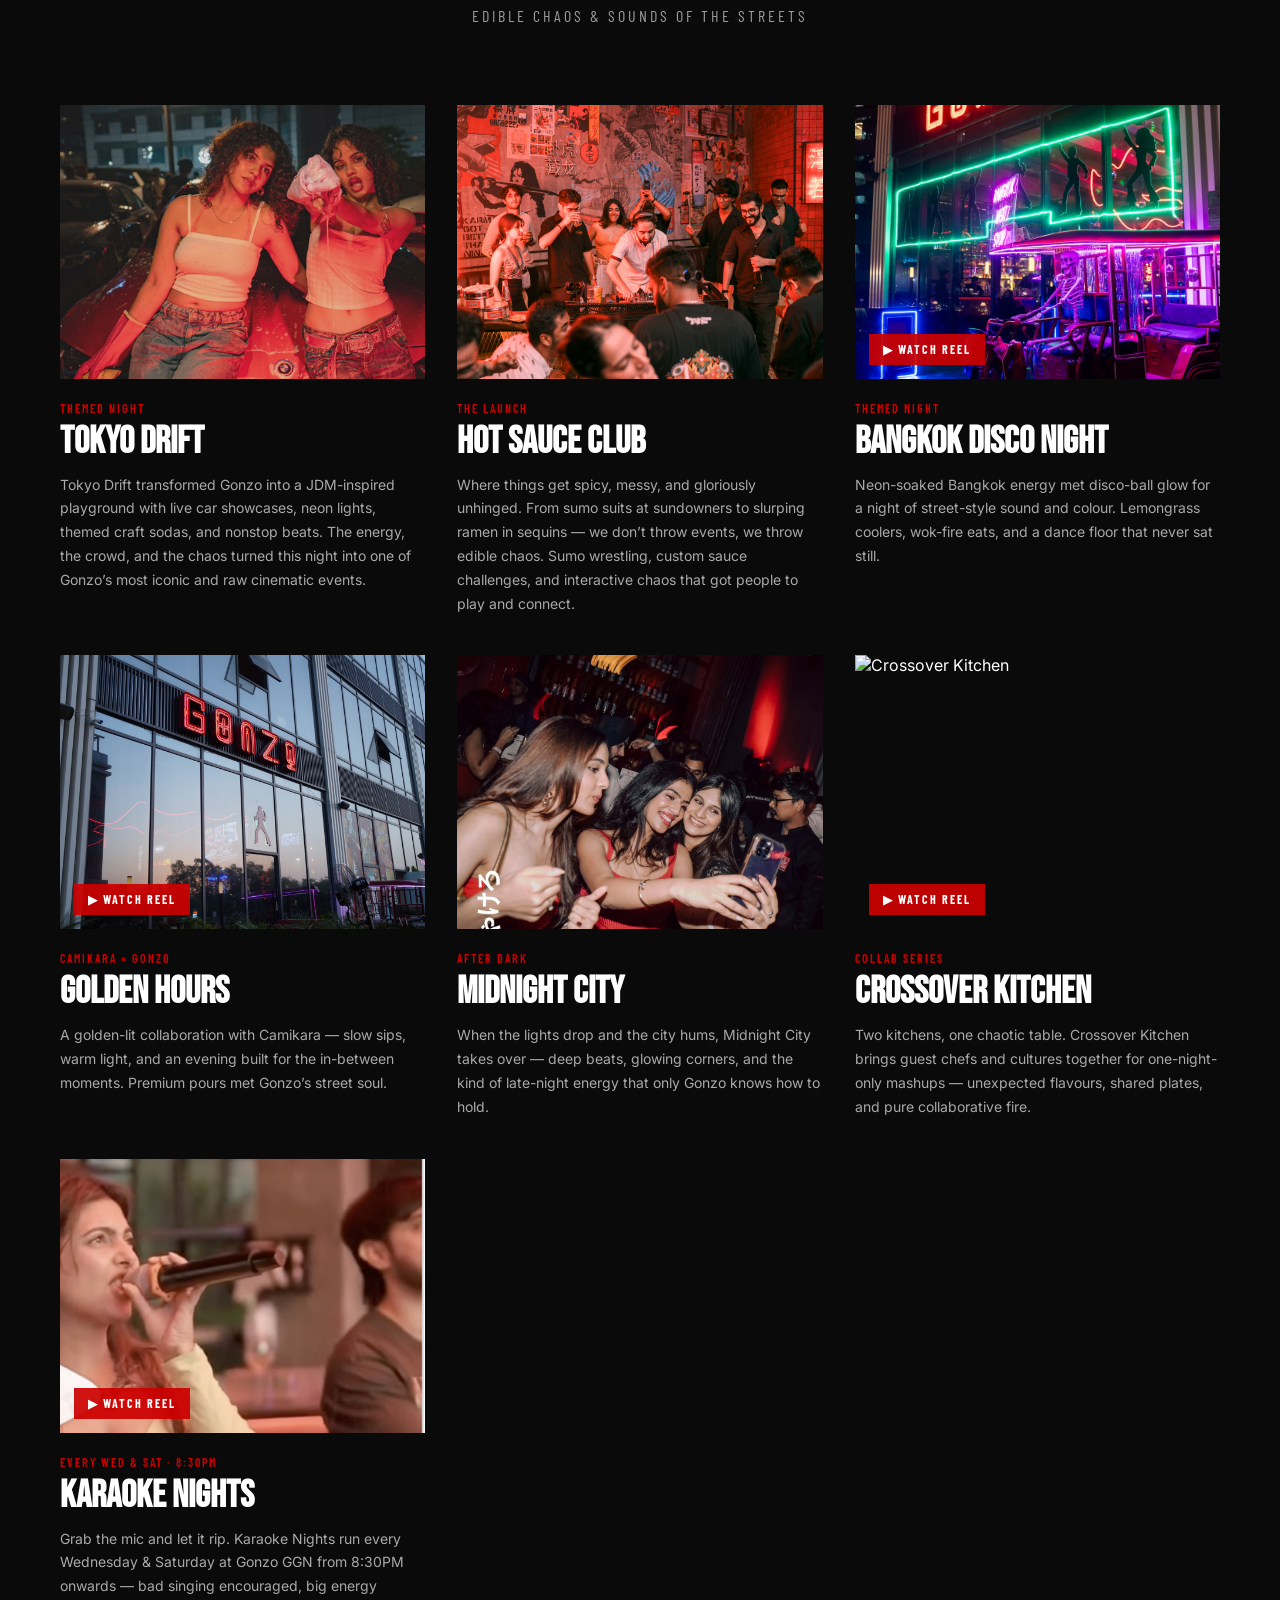
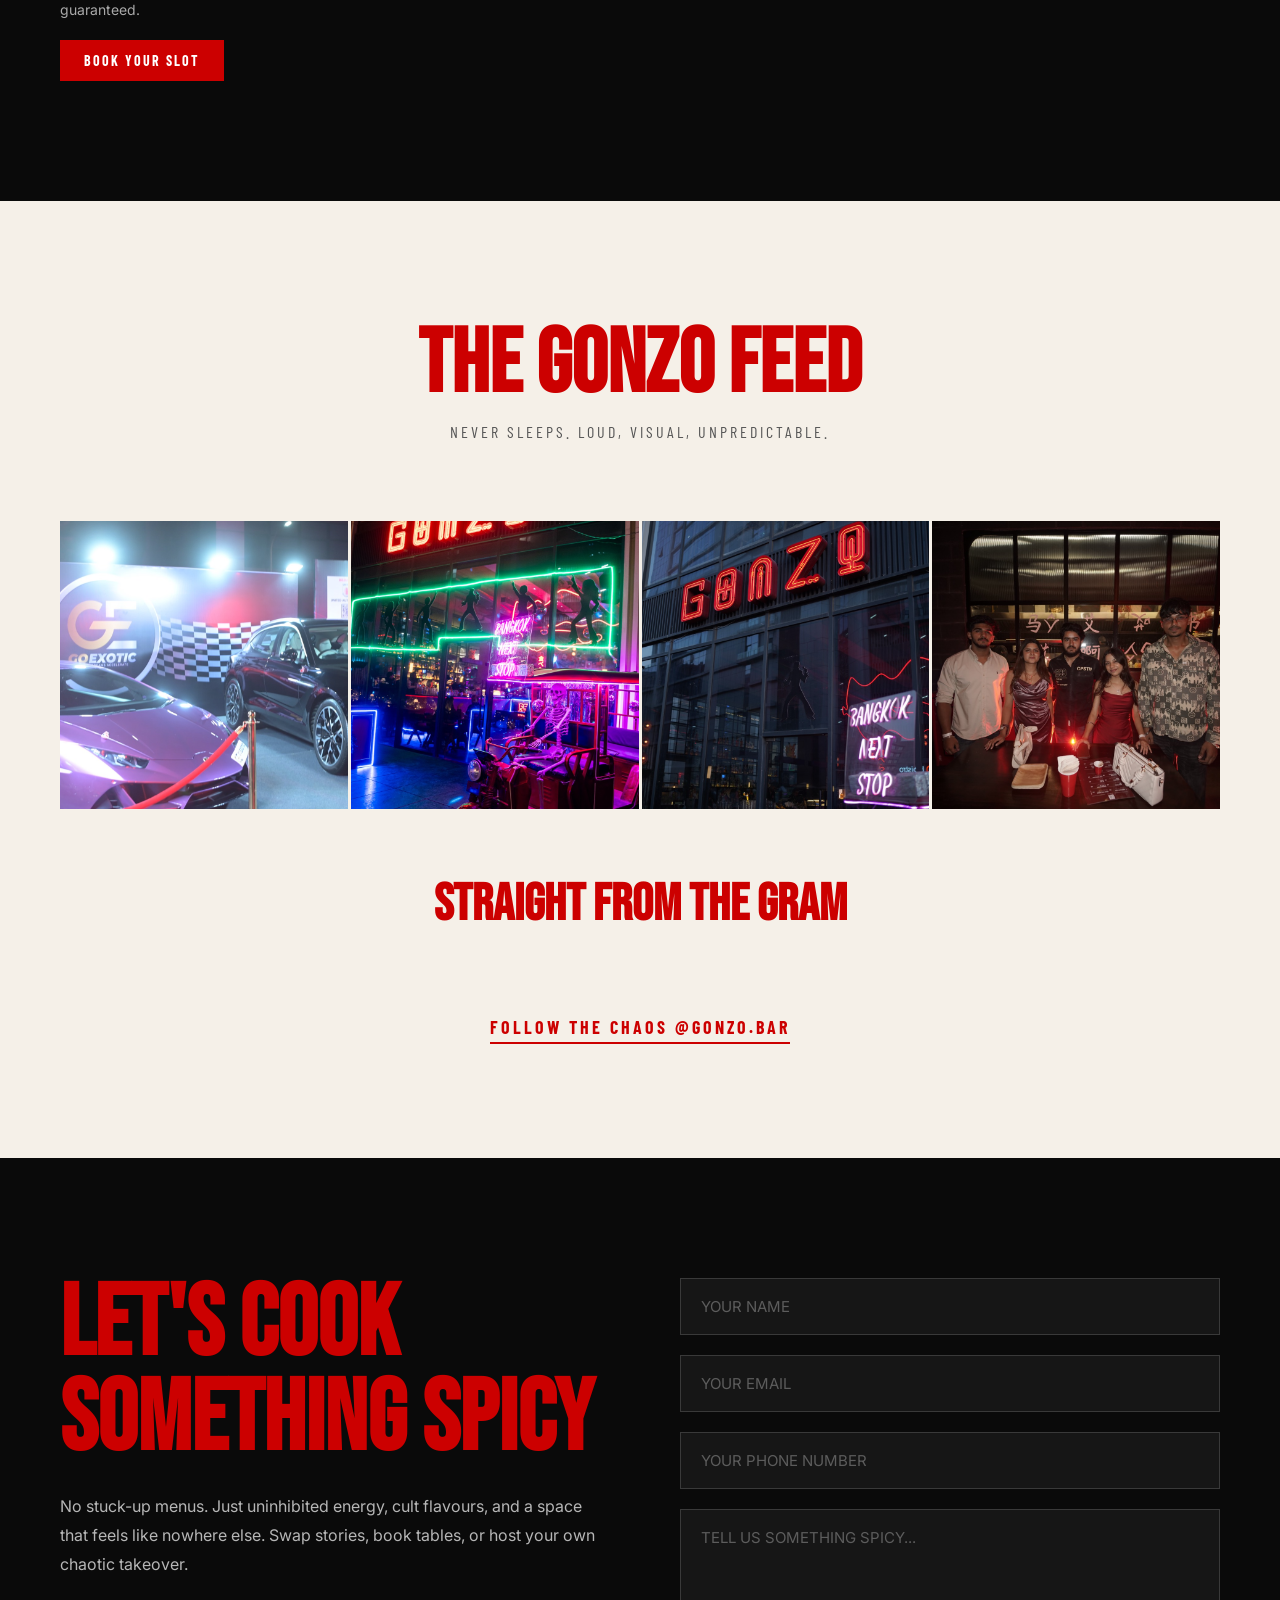
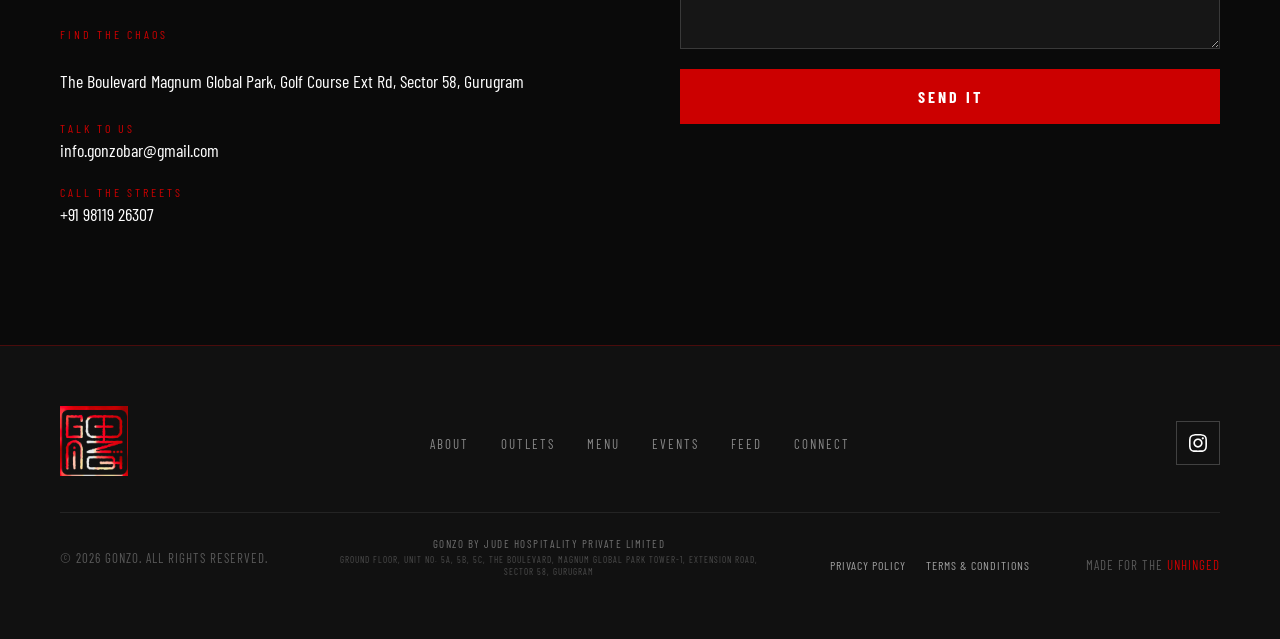
==== commit 7c4d4915: "Add outlet tile images, fix Menu nav anchor, update event photos/reel - Add photo tiles to the four " ====
--- a/index.html
+++ b/index.html
@@ -10,7 +10,7 @@
   <link rel="icon" type="image/png" href="images/logo.png">
 
   <!-- Stylesheets -->
-  <link rel="stylesheet" href="css/style.css">
+  <link rel="stylesheet" href="css/style.css?v=20260623b">
 </head>
 <body>
 
@@ -24,7 +24,7 @@
     <ul class="nav-links">
       <li><a href="#about">About</a></li>
       <li><a href="#outlets">Outlets</a></li>
-      <li><a href="#menu">Menu</a></li>
+      <li><a href="#full-menu">Menu</a></li>
       <li><a href="#events">Events</a></li>
       <li><a href="#social">Feed</a></li>
       <li><a href="#contact">Connect</a></li>
@@ -43,7 +43,7 @@
   <div class="mobile-menu" id="mobile-menu">
     <a href="#about">About</a>
     <a href="#outlets">Outlets</a>
-    <a href="#menu">Menu</a>
+    <a href="#full-menu">Menu</a>
     <a href="#events">Events</a>
     <a href="#social">Feed</a>
     <a href="#contact">Connect</a>
@@ -123,24 +123,28 @@
     </div>
     <div class="outlets-grid">
       <a class="outlet-card" href="https://www.google.com/maps/search/?api=1&amp;query=Gonzo+Priya+Highstreet+Basant+Lok+Market+Vasant+Vihar+New+Delhi" target="_blank" rel="noopener noreferrer">
+        <div class="outlet-img"><img src="images/outlets/vasant-vihar.jpeg" alt="Gonzo Vasant Vihar outlet" loading="lazy"></div>
         <div class="outlet-num">01</div>
         <h3>Vasant Vihar</h3>
         <p>Priya Highstreet, Basant Lok Market, Vasant Vihar, New Delhi</p>
         <span class="outlet-link">View on Google &rarr;</span>
       </a>
       <a class="outlet-card" href="https://www.google.com/maps/search/?api=1&amp;query=Gonzo+Magnum+Global+Park+Sector+58+Gurgaon" target="_blank" rel="noopener noreferrer">
+        <div class="outlet-img"><img src="images/outlets/gurgaon.jpg" alt="Gonzo Gurgaon outlet" loading="lazy"></div>
         <div class="outlet-num">02</div>
         <h3>Gurgaon</h3>
         <p>Magnum Global Park, Sector 58, Gurgaon</p>
         <span class="outlet-link">View on Google &rarr;</span>
       </a>
       <a class="outlet-card" href="https://www.google.com/maps/search/?api=1&amp;query=Gonzo+Panchsheel+Park+Block+N+Market+New+Delhi" target="_blank" rel="noopener noreferrer">
+        <div class="outlet-img"><img src="images/outlets/panchsheel.webp" alt="Gonzo Panchsheel Park outlet" loading="lazy"></div>
         <div class="outlet-num">03</div>
         <h3>Panchsheel Park</h3>
         <p>Shopping Centre, Block N, Market, Panchsheel Park, New Delhi</p>
         <span class="outlet-link">View on Google &rarr;</span>
       </a>
       <a class="outlet-card" href="https://www.google.com/maps/search/?api=1&amp;query=Gonzo+Paragon+Waterfront+Ludhiana" target="_blank" rel="noopener noreferrer">
+        <div class="outlet-img"><img src="images/outlets/ludhiana.jpg" alt="Gonzo Ludhiana outlet" loading="lazy"></div>
         <div class="outlet-num">04</div>
         <h3>Ludhiana</h3>
         <p>Paragon Waterfront, Ludhiana</p>
@@ -255,7 +259,7 @@
     </div>
 
     <!-- Actual Menu (real PDFs) -->
-    <div class="menu-actual">
+    <div class="menu-actual" id="full-menu">
       <h3 class="menu-actual-title">THE FULL MENU</h3>
       <p class="menu-actual-sub">The real deal — tap to open</p>
       <div class="menu-pdf-grid">
@@ -340,7 +344,7 @@
       <!-- 5. Midnight City -->
       <div class="event-item">
         <div class="event-card">
-          <img src="images/events/midnight_1.jpg" alt="Midnight City">
+          <img src="images/events/midnight_city.jpg" alt="Midnight City">
         </div>
         <div class="event-info">
           <div class="event-tag">AFTER DARK</div>
@@ -352,7 +356,7 @@
       <!-- 6. Crossover Kitchen -->
       <div class="event-item">
         <div class="event-card">
-          <img src="images/events/feed_3.jpg" alt="Crossover Kitchen">
+          <img src="images/events/crossover_kitchen.jpg" alt="Crossover Kitchen">
           <a class="event-reel-badge" href="https://www.instagram.com/reel/DXt7D36kUK1/" target="_blank" rel="noopener noreferrer">▶ WATCH REEL</a>
         </div>
         <div class="event-info">
@@ -365,7 +369,7 @@
       <!-- 7. Karaoke Nights -->
       <div class="event-item">
         <div class="event-card">
-          <img src="images/events/feed_1.jpg" alt="Gonzo Karaoke Nights">
+          <img src="images/events/karaoke.jpg" alt="Gonzo Karaoke Nights">
           <a class="event-reel-badge" href="https://www.instagram.com/reel/DMmqdxIu4cq/" target="_blank" rel="noopener noreferrer">▶ WATCH REEL</a>
         </div>
         <div class="event-info">
@@ -410,7 +414,7 @@
     <h3 class="feed-reels-title">STRAIGHT FROM THE GRAM</h3>
     <div class="reels-grid">
       <blockquote class="instagram-media" data-instgrm-permalink="https://www.instagram.com/reel/DV8wCsyEYnw/" data-instgrm-version="14"></blockquote>
-      <blockquote class="instagram-media" data-instgrm-permalink="https://www.instagram.com/reel/DXt7D36kUK1/" data-instgrm-version="14"></blockquote>
+      <blockquote class="instagram-media" data-instgrm-permalink="https://www.instagram.com/reel/DW5ku4RjKvv/" data-instgrm-version="14"></blockquote>
       <blockquote class="instagram-media" data-instgrm-permalink="https://www.instagram.com/reel/DMmqdxIu4cq/" data-instgrm-version="14"></blockquote>
     </div>
 
@@ -491,7 +495,7 @@
   </footer>
 
   <!-- Scripts -->
-  <script src="js/main.js"></script>
+  <script src="js/main.js?v=20260623"></script>
   <script async src="//www.instagram.com/embed.js"></script>
 </body>
 </html>
--- a/css/style.css
+++ b/css/style.css
@@ -127,9 +127,12 @@
 .outlets-grid { max-width: 1300px; margin: 0 auto; display: grid; grid-template-columns: repeat(4, 1fr); gap: 20px; }
 .outlet-card {
   position: relative; display: flex; flex-direction: column; text-decoration: none;
-  background: var(--dark); border: 1px solid rgba(255,255,255,0.1); padding: 36px 28px 28px;
+  background: var(--dark); border: 1px solid rgba(255,255,255,0.1); padding: 0 28px 28px;
   transition: border-color 0.3s, transform 0.3s, background 0.3s; overflow: hidden;
 }
+.outlet-img { margin: 0 -28px 24px; height: 200px; overflow: hidden; background: #0a0a0a; }
+.outlet-img img { width: 100%; height: 100%; object-fit: cover; display: block; filter: grayscale(0.25); transition: transform 0.5s, filter 0.4s; }
+.outlet-card:hover .outlet-img img { transform: scale(1.06); filter: grayscale(0); }
 .outlet-card::before { content: ''; position: absolute; top: 0; left: 0; width: 100%; height: 4px; background: var(--red); transform: scaleX(0); transform-origin: left; transition: transform 0.4s; }
 .outlet-card:hover { border-color: var(--red); transform: translateY(-6px); background: #161616; }
 .outlet-card:hover::before { transform: scaleX(1); }
@@ -139,7 +142,7 @@
 .outlet-link { font-family: var(--font-condensed); font-weight: 700; font-size: 13px; letter-spacing: 2px; text-transform: uppercase; color: var(--red); }
 
 /* ── ACTUAL MENU (PDFs) ── */
-.menu-actual { max-width: 1300px; margin: 80px auto 0; text-align: center; }
+.menu-actual { max-width: 1300px; margin: 80px auto 0; text-align: center; scroll-margin-top: 120px; }
 .menu-actual-title { font-family: var(--font-display); font-size: clamp(40px, 6vw, 64px); color: var(--red); line-height: 1; }
 .menu-actual-sub { font-family: var(--font-condensed); font-size: 15px; letter-spacing: 3px; text-transform: uppercase; color: #555; margin-top: 8px; margin-bottom: 40px; }
 .menu-pdf-grid { display: grid; grid-template-columns: repeat(3, 1fr); gap: 20px; }
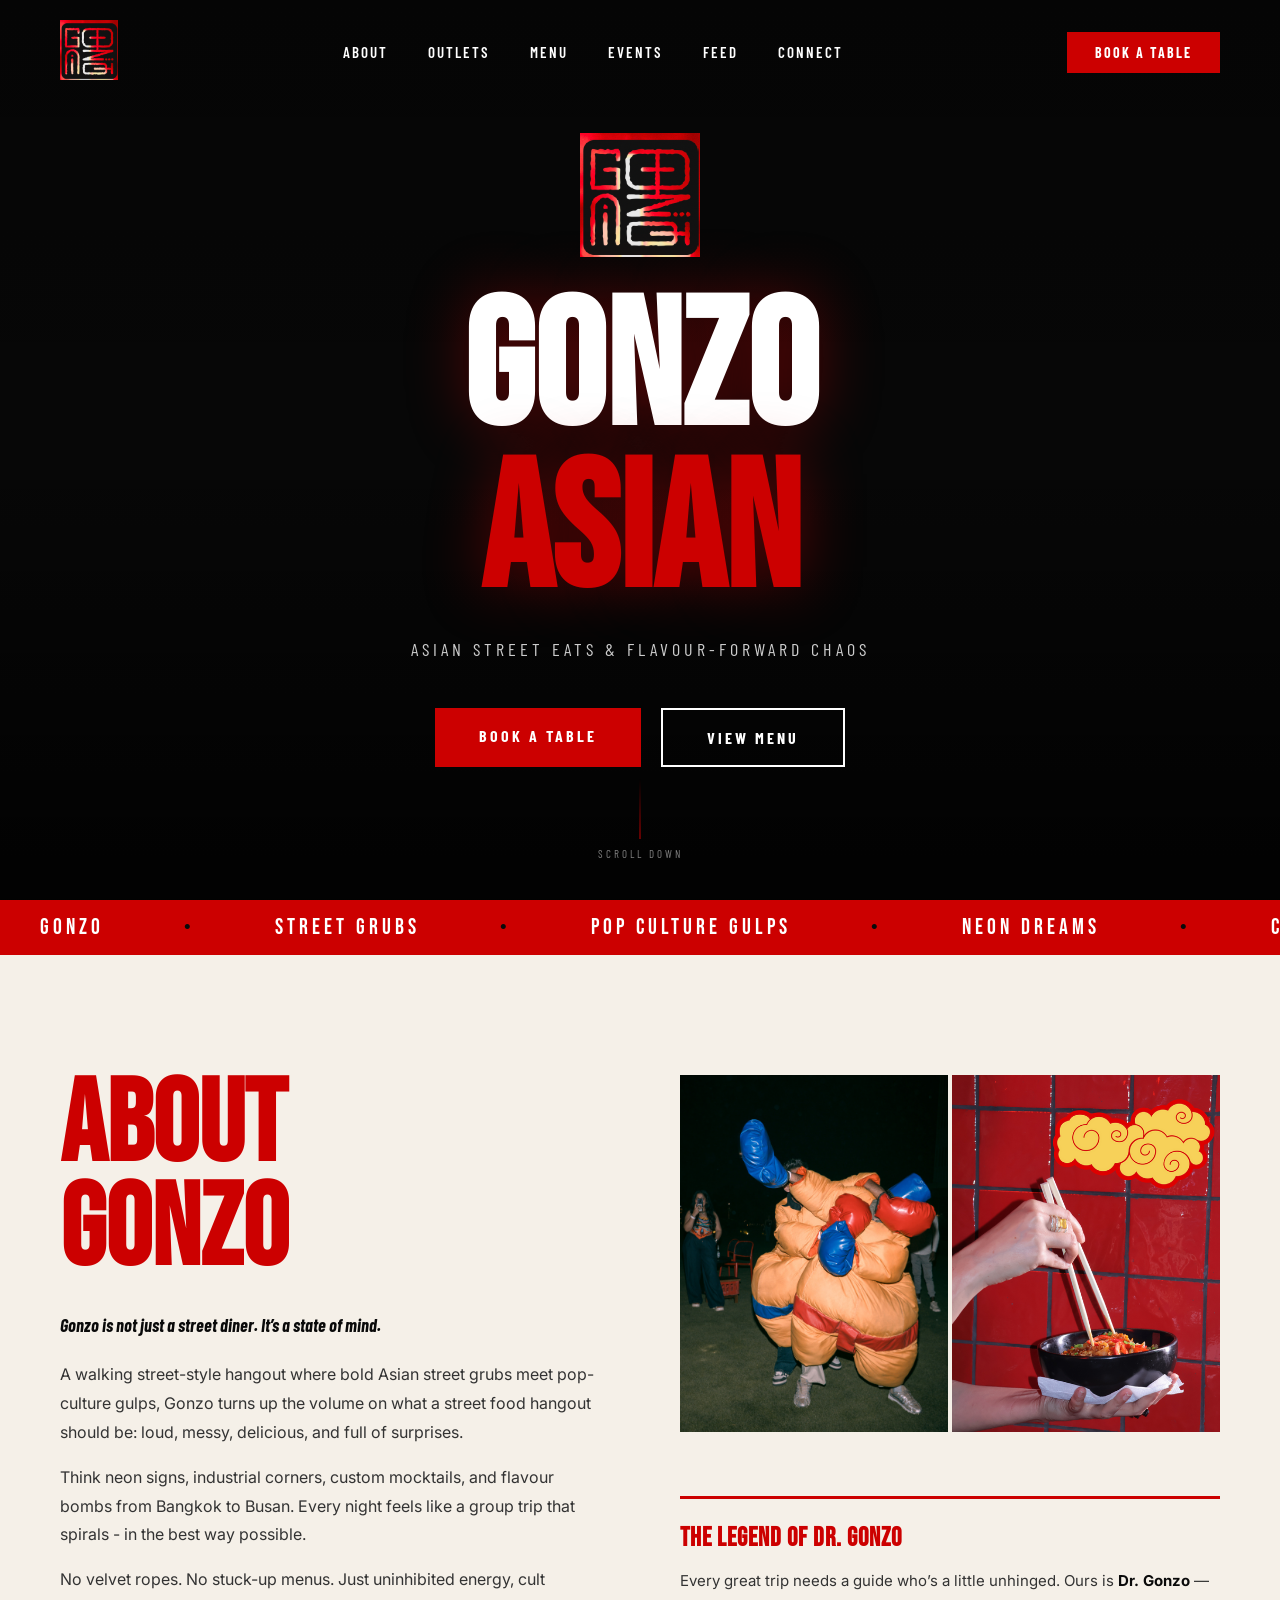
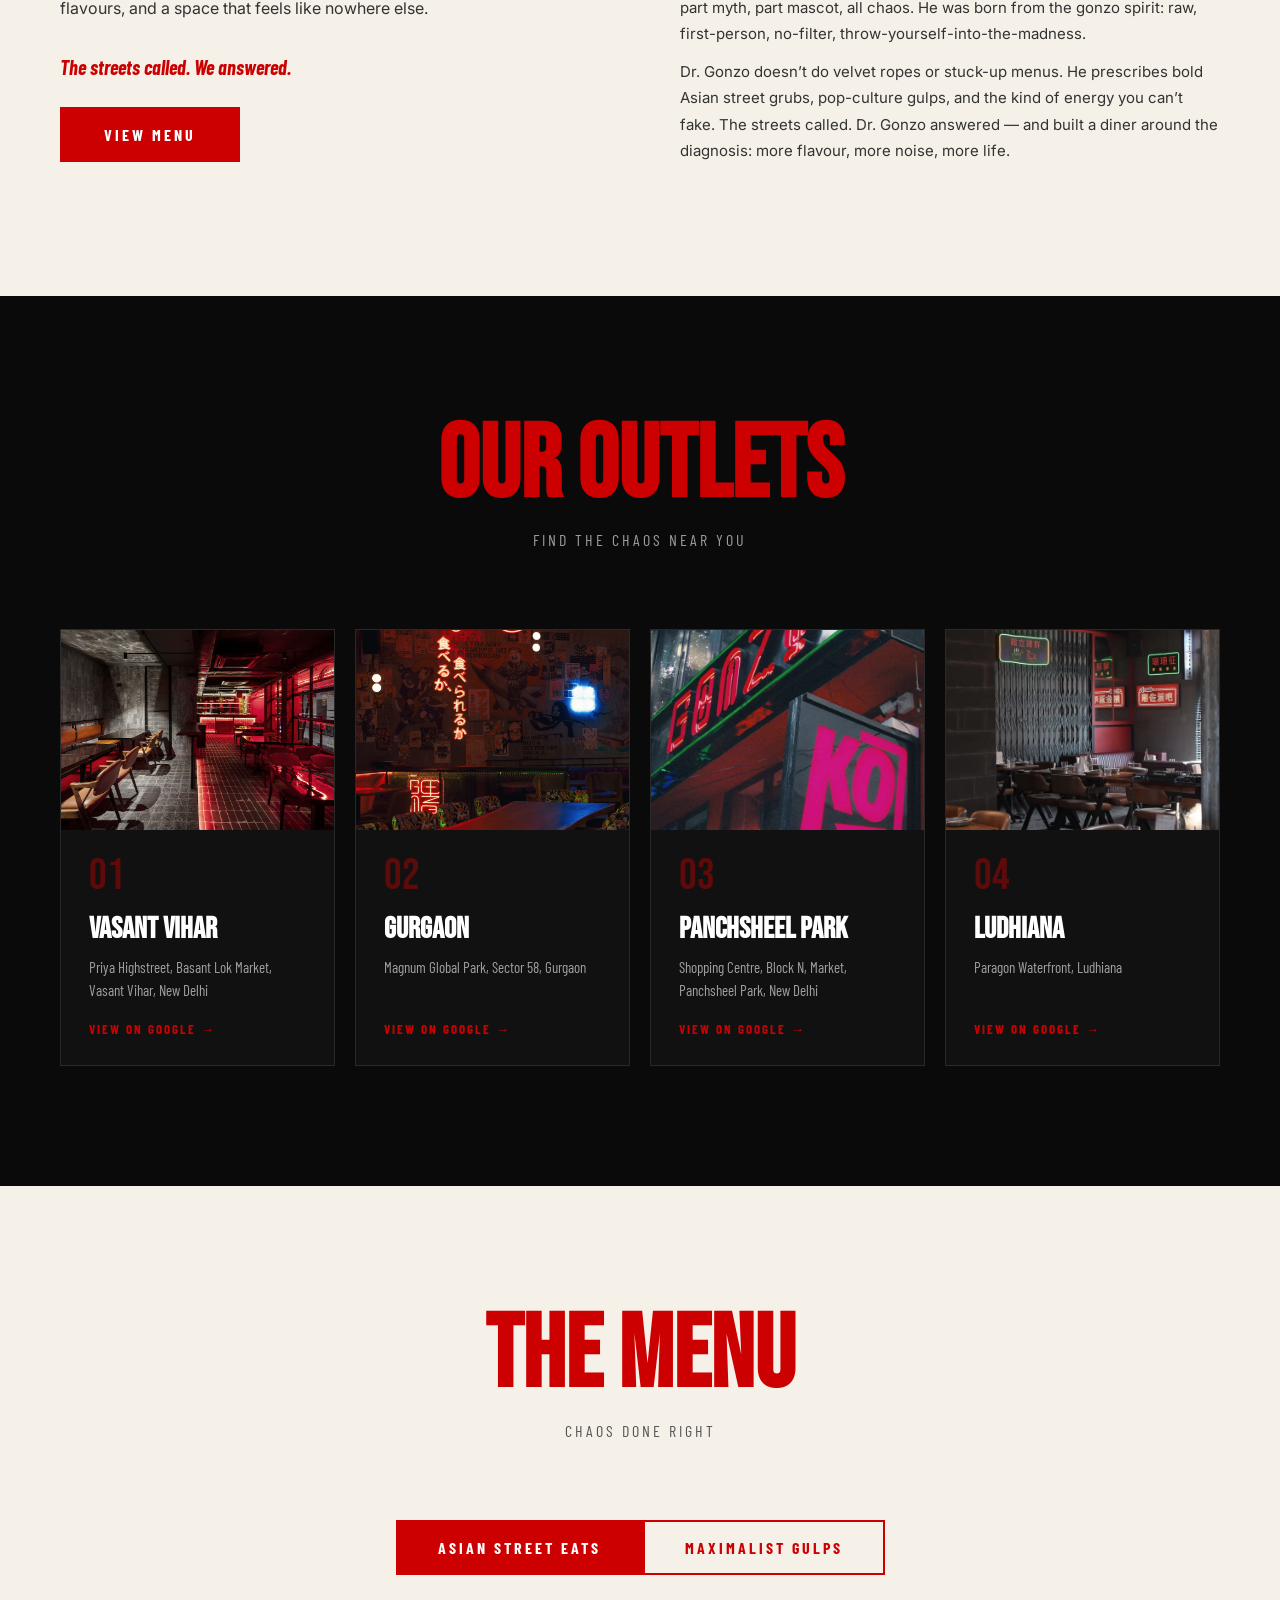
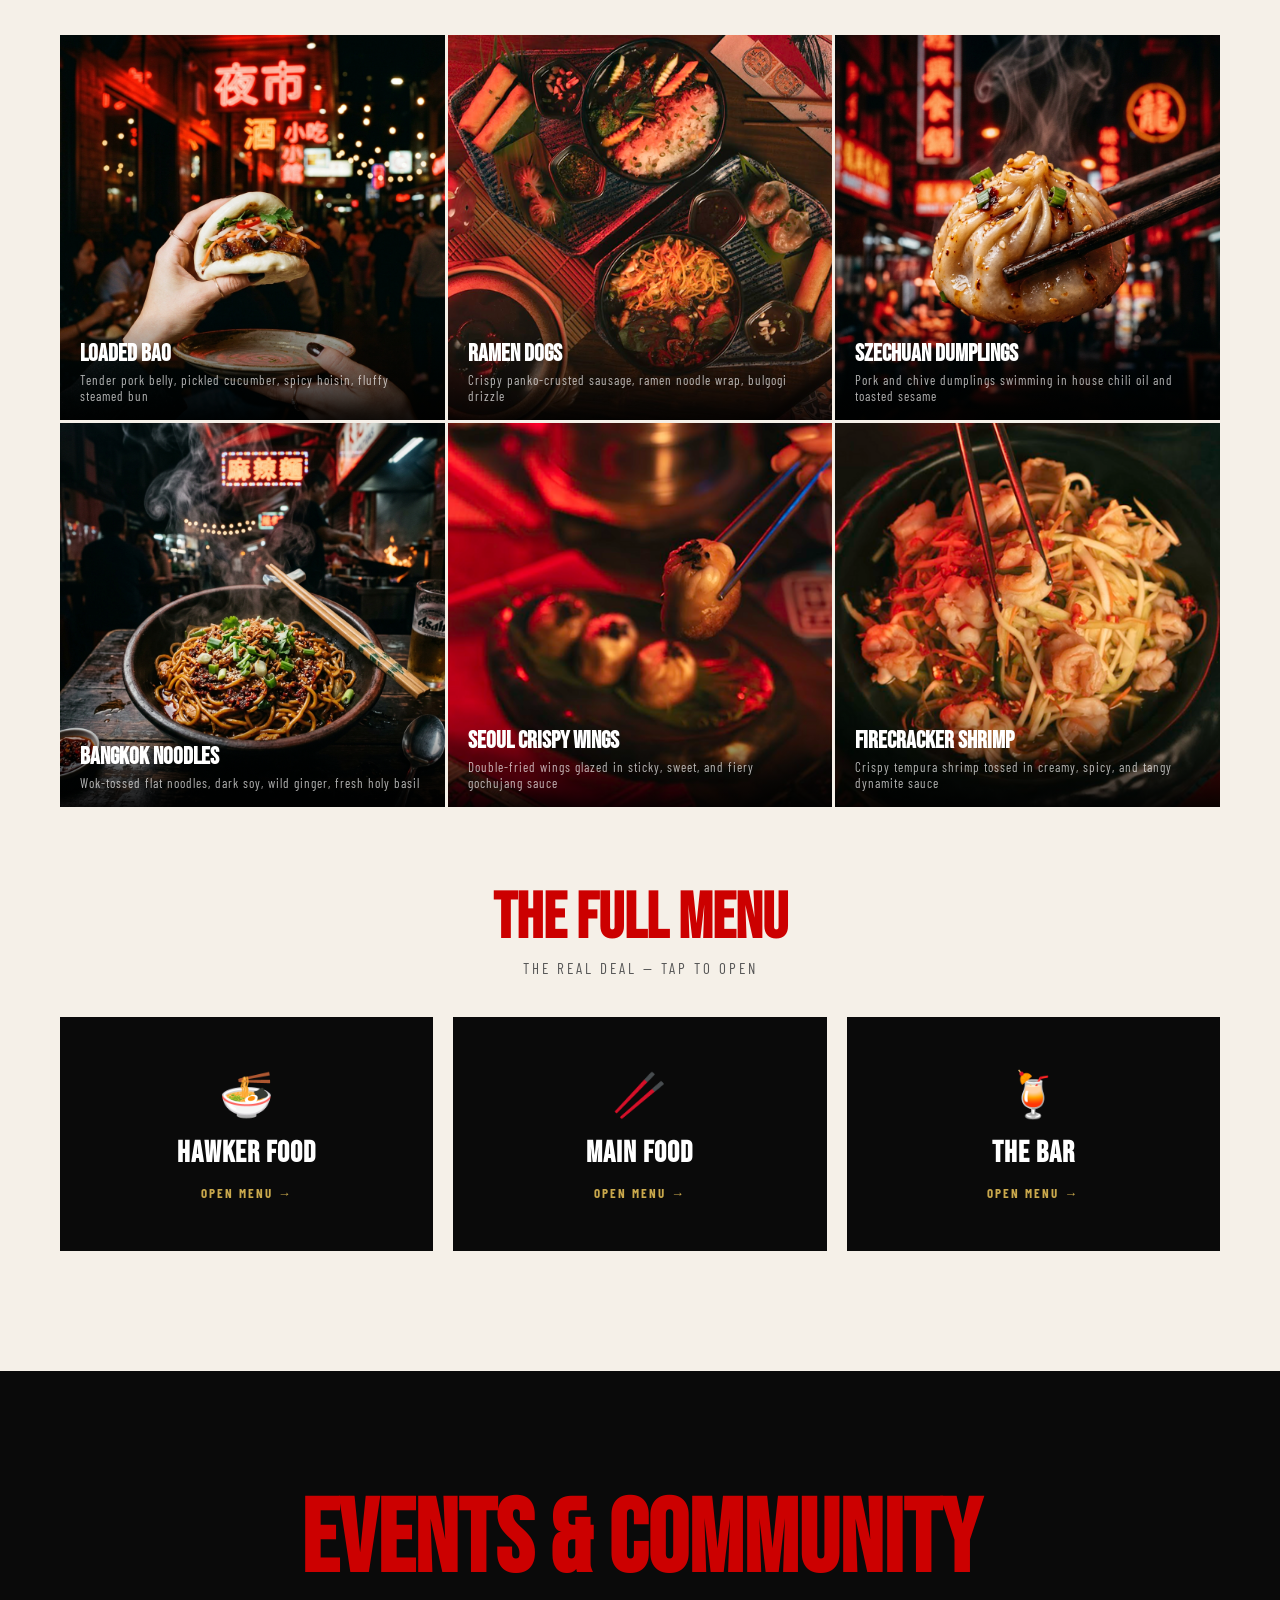
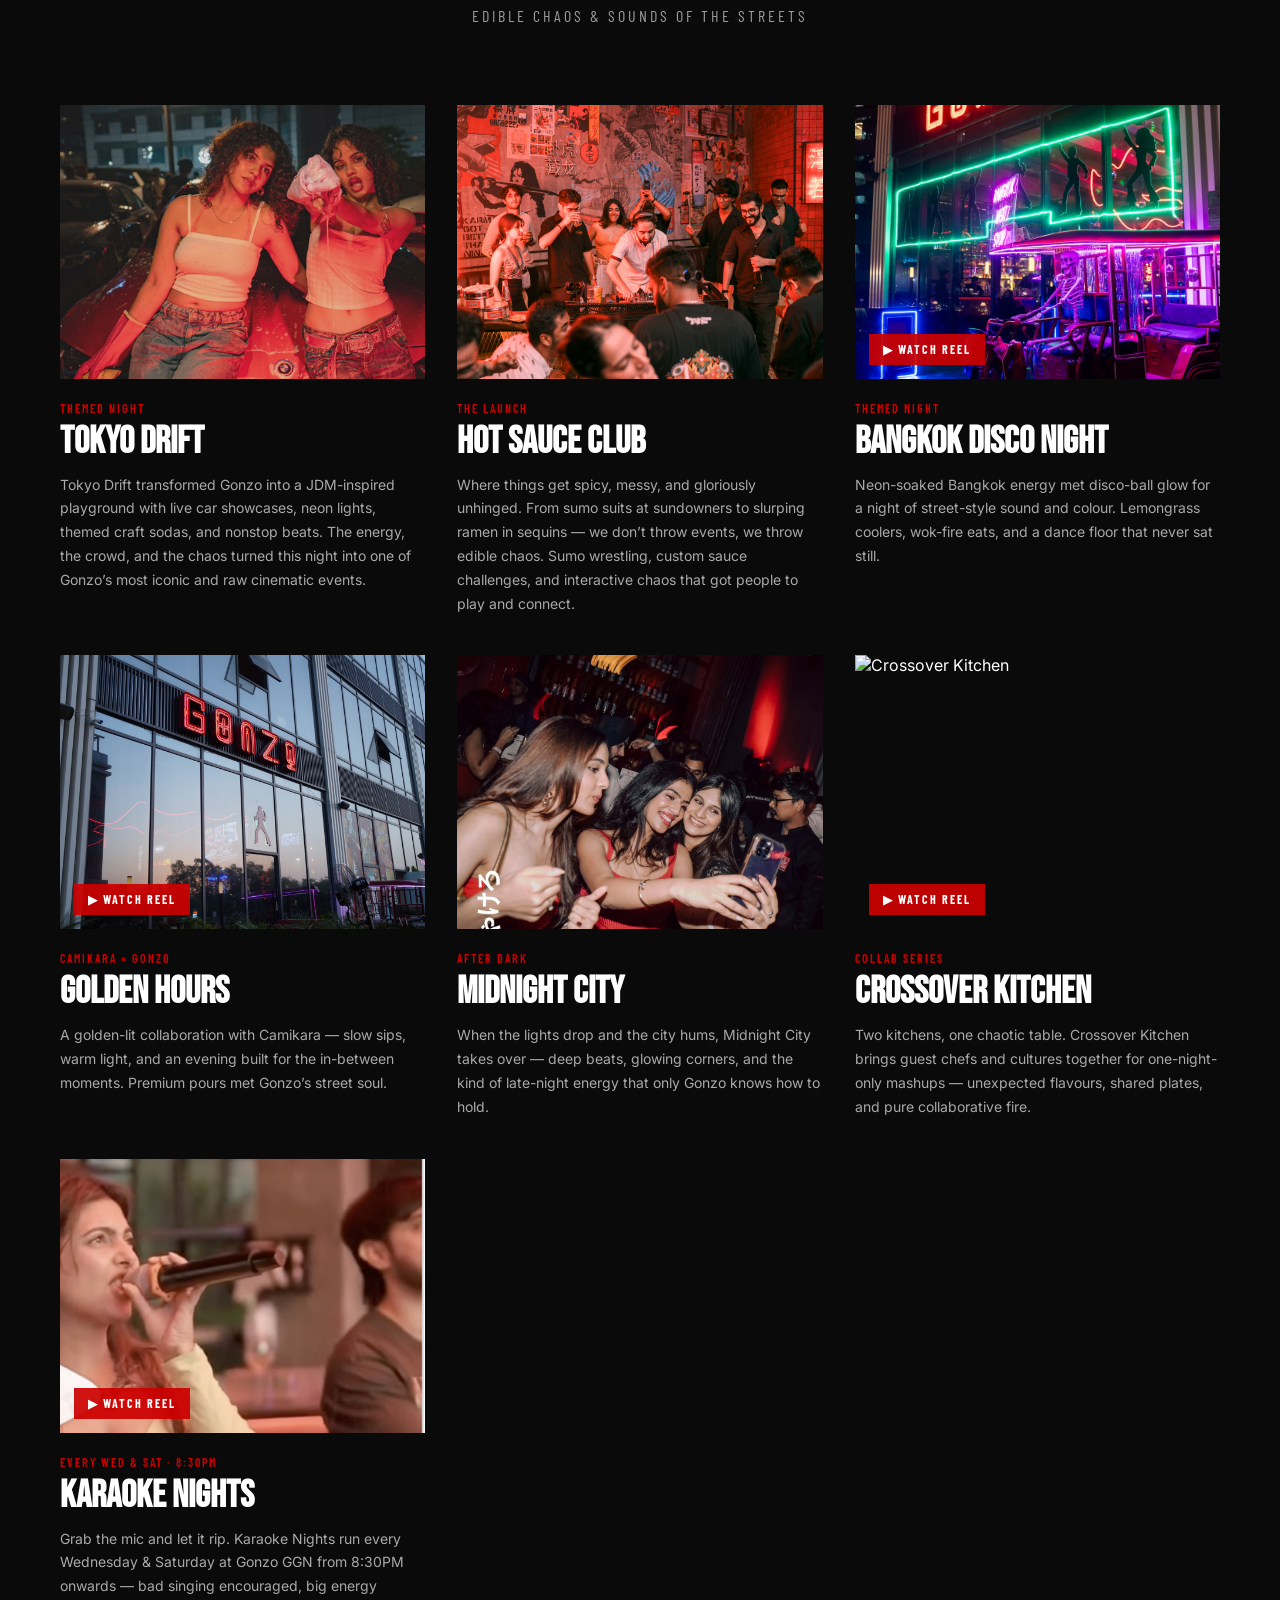
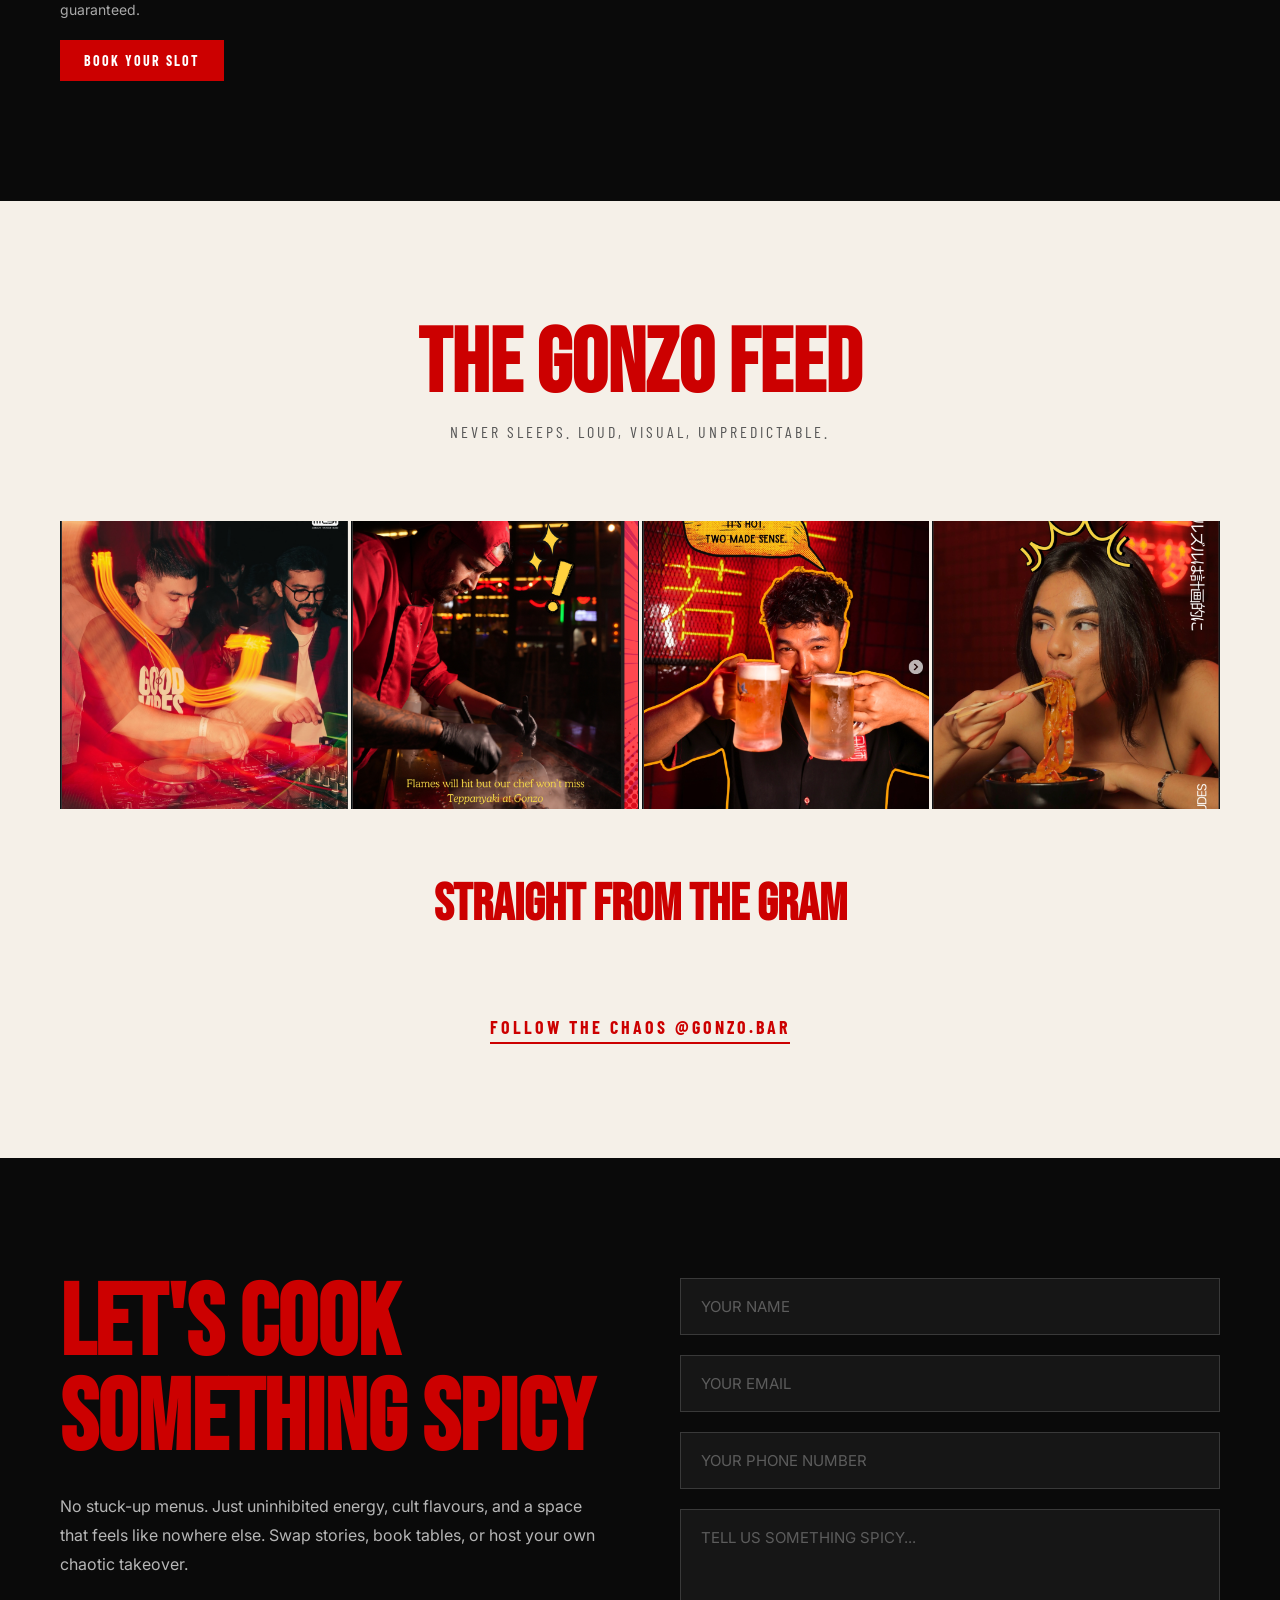
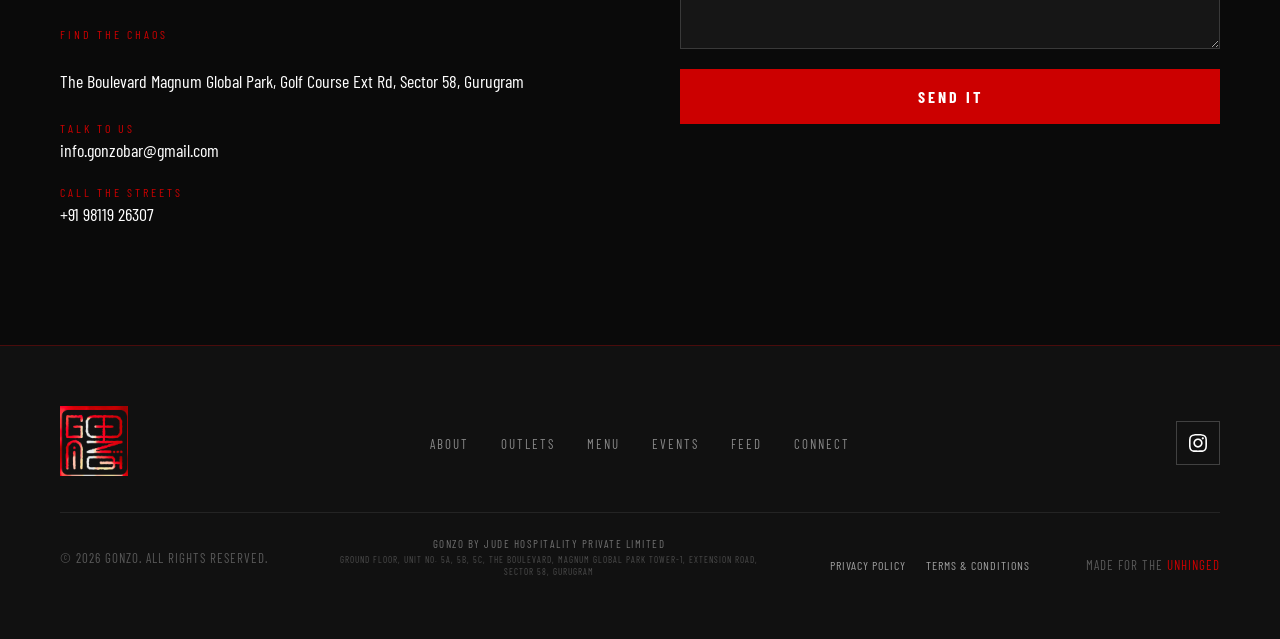
==== commit 6ea08d18: "Swap GONZO FEED tiles to new social images Co-Authored-By: Claude Opus 4.8 (1M context) <noreply@ant" ====
--- a/index.html
+++ b/index.html
@@ -393,19 +393,19 @@
     <!-- Pics -->
     <div class="insta-grid">
       <div class="insta-item">
-        <img src="images/events/feed_2.jpg" alt="Gonzo Feed">
+        <img src="images/events/feed_a.png" alt="Gonzo Feed">
         <div class="insta-overlay"><svg viewBox="0 0 24 24"><path d="M12 2.163c3.204 0 3.584.012 4.85.07 3.252.148 4.771 1.691 4.919 4.919.058 1.265.069 1.645.069 4.849 0 3.205-.012 3.584-.069 4.849-.149 3.225-1.664 4.771-4.919 4.919-1.266.058-1.644.07-4.85.07-3.204 0-3.584-.012-4.849-.07-3.26-.149-4.771-1.699-4.919-4.92-.058-1.265-.07-1.644-.07-4.849 0-3.204.013-3.583.07-4.849.149-3.227 1.664-4.771 4.919-4.919 1.266-.057 1.645-.069 4.849-.069zm0-2c-3.259 0-3.667.014-4.947.072-4.358.2-6.78 2.618-6.98 6.98-.059 1.281-.073 1.689-.073 4.948 0 3.259.014 3.668.072 4.948.2 4.358 2.618 6.78 6.98 6.98 1.281.058 1.689.072 4.948.072 3.259 0 3.668-.014 4.948-.072 4.354-.2 6.782-2.618 6.979-6.98.059-1.28.073-1.689.073-4.948 0-3.259-.014-3.667-.072-4.947-.196-4.354-2.617-6.78-6.979-6.98-1.281-.059-1.69-.073-4.949-.073zm0 5.838c-3.403 0-6.162 2.759-6.162 6.162s2.759 6.163 6.162 6.163 6.162-2.759 6.162-6.163c0-3.403-2.759-6.162-6.162-6.162zm0 10.162c-2.209 0-4-1.79-4-4 0-2.209 1.791-4 4-4s4 1.791 4 4c0 2.21-1.791 4-4 4zm6.406-11.845c-.796 0-1.441.645-1.441 1.44s.645 1.44 1.441 1.44c.795 0 1.439-.645 1.439-1.44s-.644-1.44-1.439-1.44z"/></svg></div>
       </div>
       <div class="insta-item">
-        <img src="images/events/bangkok_2.jpg" alt="Gonzo Feed">
+        <img src="images/events/feed_b.png" alt="Gonzo Feed">
         <div class="insta-overlay"><svg viewBox="0 0 24 24"><path d="M12 2.163c3.204 0 3.584.012 4.85.07 3.252.148 4.771 1.691 4.919 4.919.058 1.265.069 1.645.069 4.849 0 3.205-.012 3.584-.069 4.849-.149 3.225-1.664 4.771-4.919 4.919-1.266.058-1.644.07-4.85.07-3.204 0-3.584-.012-4.849-.07-3.26-.149-4.771-1.699-4.919-4.92-.058-1.265-.07-1.644-.07-4.849 0-3.204.013-3.583.07-4.849.149-3.227 1.664-4.771 4.919-4.919 1.266-.057 1.645-.069 4.849-.069zm0-2c-3.259 0-3.667.014-4.947.072-4.358.2-6.78 2.618-6.98 6.98-.059 1.281-.073 1.689-.073 4.948 0 3.259.014 3.668.072 4.948.2 4.358 2.618 6.78 6.98 6.98 1.281.058 1.689.072 4.948.072 3.259 0 3.668-.014 4.948-.072 4.354-.2 6.782-2.618 6.979-6.98.059-1.28.073-1.689.073-4.948 0-3.259-.014-3.667-.072-4.947-.196-4.354-2.617-6.78-6.979-6.98-1.281-.059-1.69-.073-4.949-.073zm0 5.838c-3.403 0-6.162 2.759-6.162 6.162s2.759 6.163 6.162 6.163 6.162-2.759 6.162-6.163c0-3.403-2.759-6.162-6.162-6.162zm0 10.162c-2.209 0-4-1.79-4-4 0-2.209 1.791-4 4-4s4 1.791 4 4c0 2.21-1.791 4-4 4zm6.406-11.845c-.796 0-1.441.645-1.441 1.44s.645 1.44 1.441 1.44c.795 0 1.439-.645 1.439-1.44s-.644-1.44-1.439-1.44z"/></svg></div>
       </div>
       <div class="insta-item">
-        <img src="images/events/golden_2.jpg" alt="Gonzo Feed">
+        <img src="images/events/feed_c.png" alt="Gonzo Feed">
         <div class="insta-overlay"><svg viewBox="0 0 24 24"><path d="M12 2.163c3.204 0 3.584.012 4.85.07 3.252.148 4.771 1.691 4.919 4.919.058 1.265.069 1.645.069 4.849 0 3.205-.012 3.584-.069 4.849-.149 3.225-1.664 4.771-4.919 4.919-1.266.058-1.644.07-4.85.07-3.204 0-3.584-.012-4.849-.07-3.26-.149-4.771-1.699-4.919-4.92-.058-1.265-.07-1.644-.07-4.849 0-3.204.013-3.583.07-4.849.149-3.227 1.664-4.771 4.919-4.919 1.266-.057 1.645-.069 4.849-.069zm0-2c-3.259 0-3.667.014-4.947.072-4.358.2-6.78 2.618-6.98 6.98-.059 1.281-.073 1.689-.073 4.948 0 3.259.014 3.668.072 4.948.2 4.358 2.618 6.78 6.98 6.98 1.281.058 1.689.072 4.948.072 3.259 0 3.668-.014 4.948-.072 4.354-.2 6.782-2.618 6.979-6.98.059-1.28.073-1.689.073-4.948 0-3.259-.014-3.667-.072-4.947-.196-4.354-2.617-6.78-6.979-6.98-1.281-.059-1.69-.073-4.949-.073zm0 5.838c-3.403 0-6.162 2.759-6.162 6.162s2.759 6.163 6.162 6.163 6.162-2.759 6.162-6.163c0-3.403-2.759-6.162-6.162-6.162zm0 10.162c-2.209 0-4-1.79-4-4 0-2.209 1.791-4 4-4s4 1.791 4 4c0 2.21-1.791 4-4 4zm6.406-11.845c-.796 0-1.441.645-1.441 1.44s.645 1.44 1.441 1.44c.795 0 1.439-.645 1.439-1.44s-.644-1.44-1.439-1.44z"/></svg></div>
       </div>
       <div class="insta-item">
-        <img src="images/events/midnight_2.jpg" alt="Gonzo Feed">
+        <img src="images/events/feed_d.png" alt="Gonzo Feed">
         <div class="insta-overlay"><svg viewBox="0 0 24 24"><path d="M12 2.163c3.204 0 3.584.012 4.85.07 3.252.148 4.771 1.691 4.919 4.919.058 1.265.069 1.645.069 4.849 0 3.205-.012 3.584-.069 4.849-.149 3.225-1.664 4.771-4.919 4.919-1.266.058-1.644.07-4.85.07-3.204 0-3.584-.012-4.849-.07-3.26-.149-4.771-1.699-4.919-4.92-.058-1.265-.07-1.644-.07-4.849 0-3.204.013-3.583.07-4.849.149-3.227 1.664-4.771 4.919-4.919 1.266-.057 1.645-.069 4.849-.069zm0-2c-3.259 0-3.667.014-4.947.072-4.358.2-6.78 2.618-6.98 6.98-.059 1.281-.073 1.689-.073 4.948 0 3.259.014 3.668.072 4.948.2 4.358 2.618 6.78 6.98 6.98 1.281.058 1.689.072 4.948.072 3.259 0 3.668-.014 4.948-.072 4.354-.2 6.782-2.618 6.979-6.98.059-1.28.073-1.689.073-4.948 0-3.259-.014-3.667-.072-4.947-.196-4.354-2.617-6.78-6.979-6.98-1.281-.059-1.69-.073-4.949-.073zm0 5.838c-3.403 0-6.162 2.759-6.162 6.162s2.759 6.163 6.162 6.163 6.162-2.759 6.162-6.163c0-3.403-2.759-6.162-6.162-6.162zm0 10.162c-2.209 0-4-1.79-4-4 0-2.209 1.791-4 4-4s4 1.791 4 4c0 2.21-1.791 4-4 4zm6.406-11.845c-.796 0-1.441.645-1.441 1.44s.645 1.44 1.441 1.44c.795 0 1.439-.645 1.439-1.44s-.644-1.44-1.439-1.44z"/></svg></div>
       </div>
     </div>
